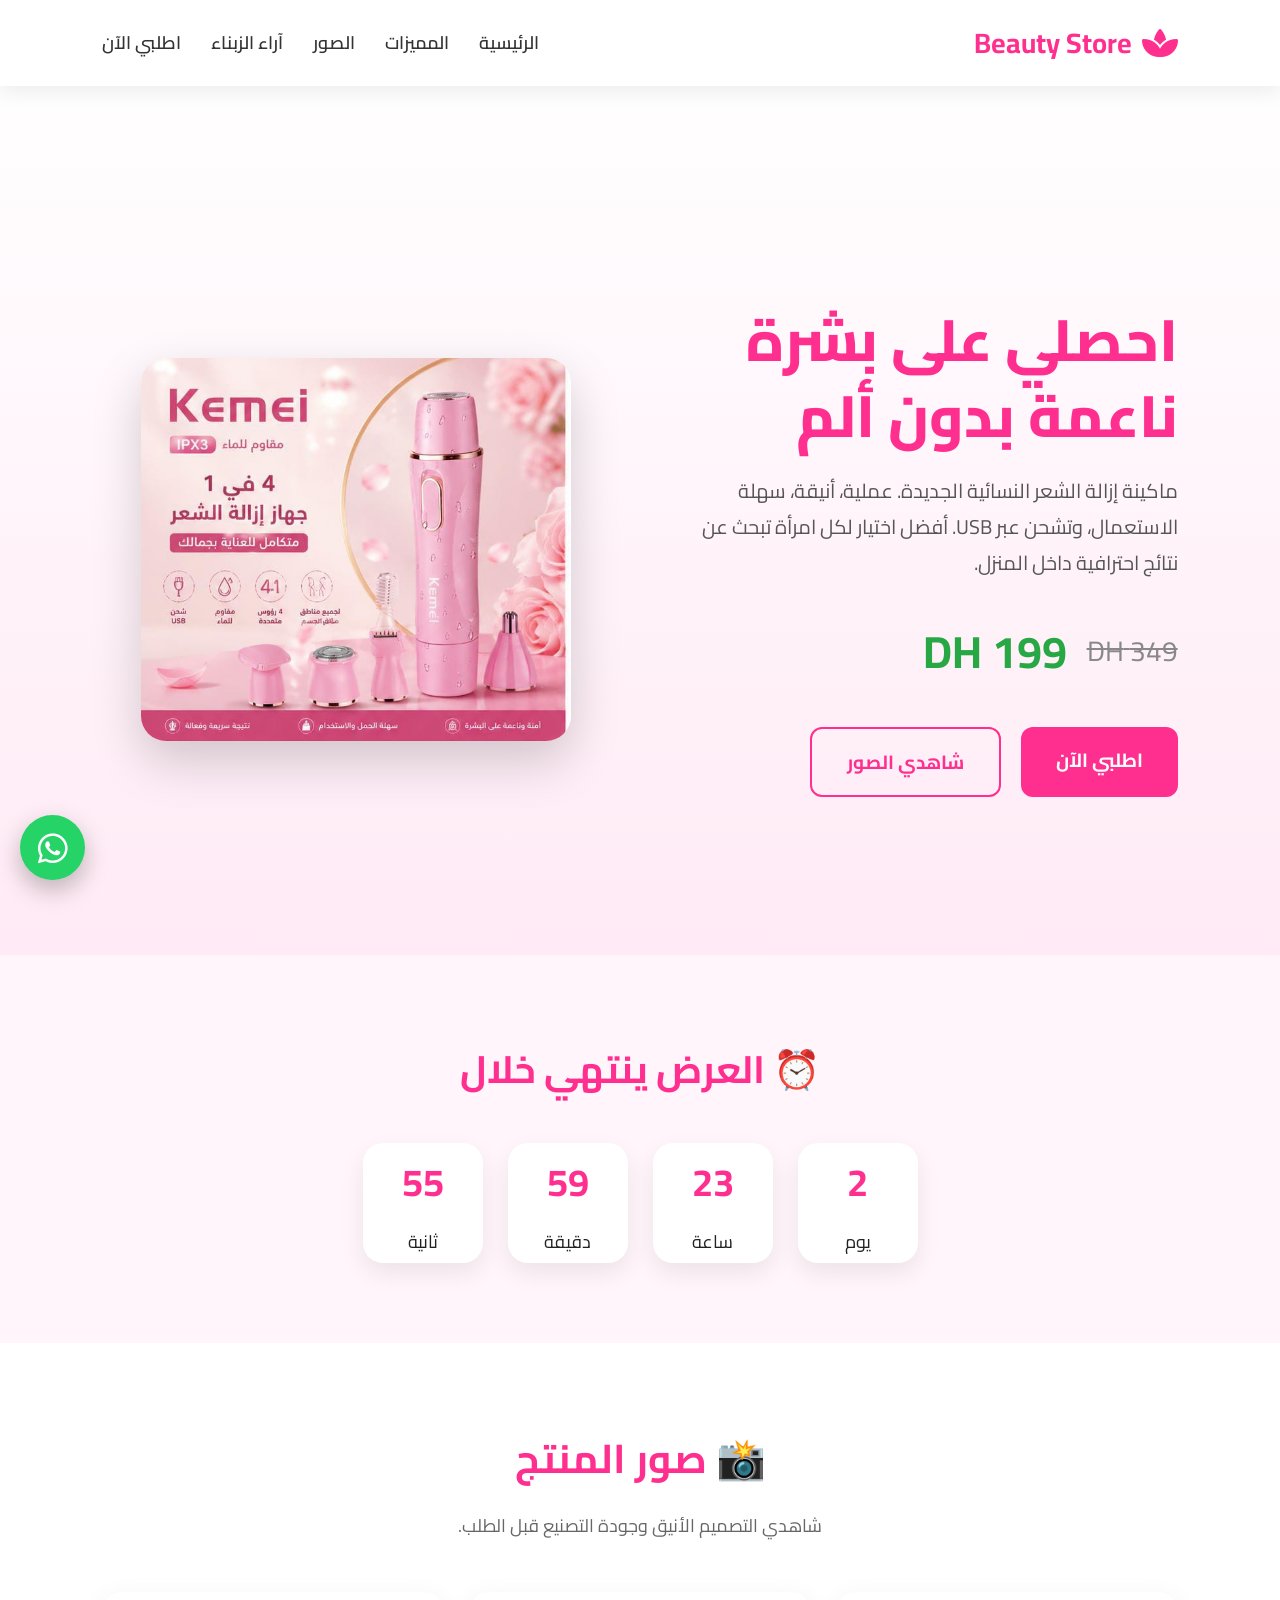
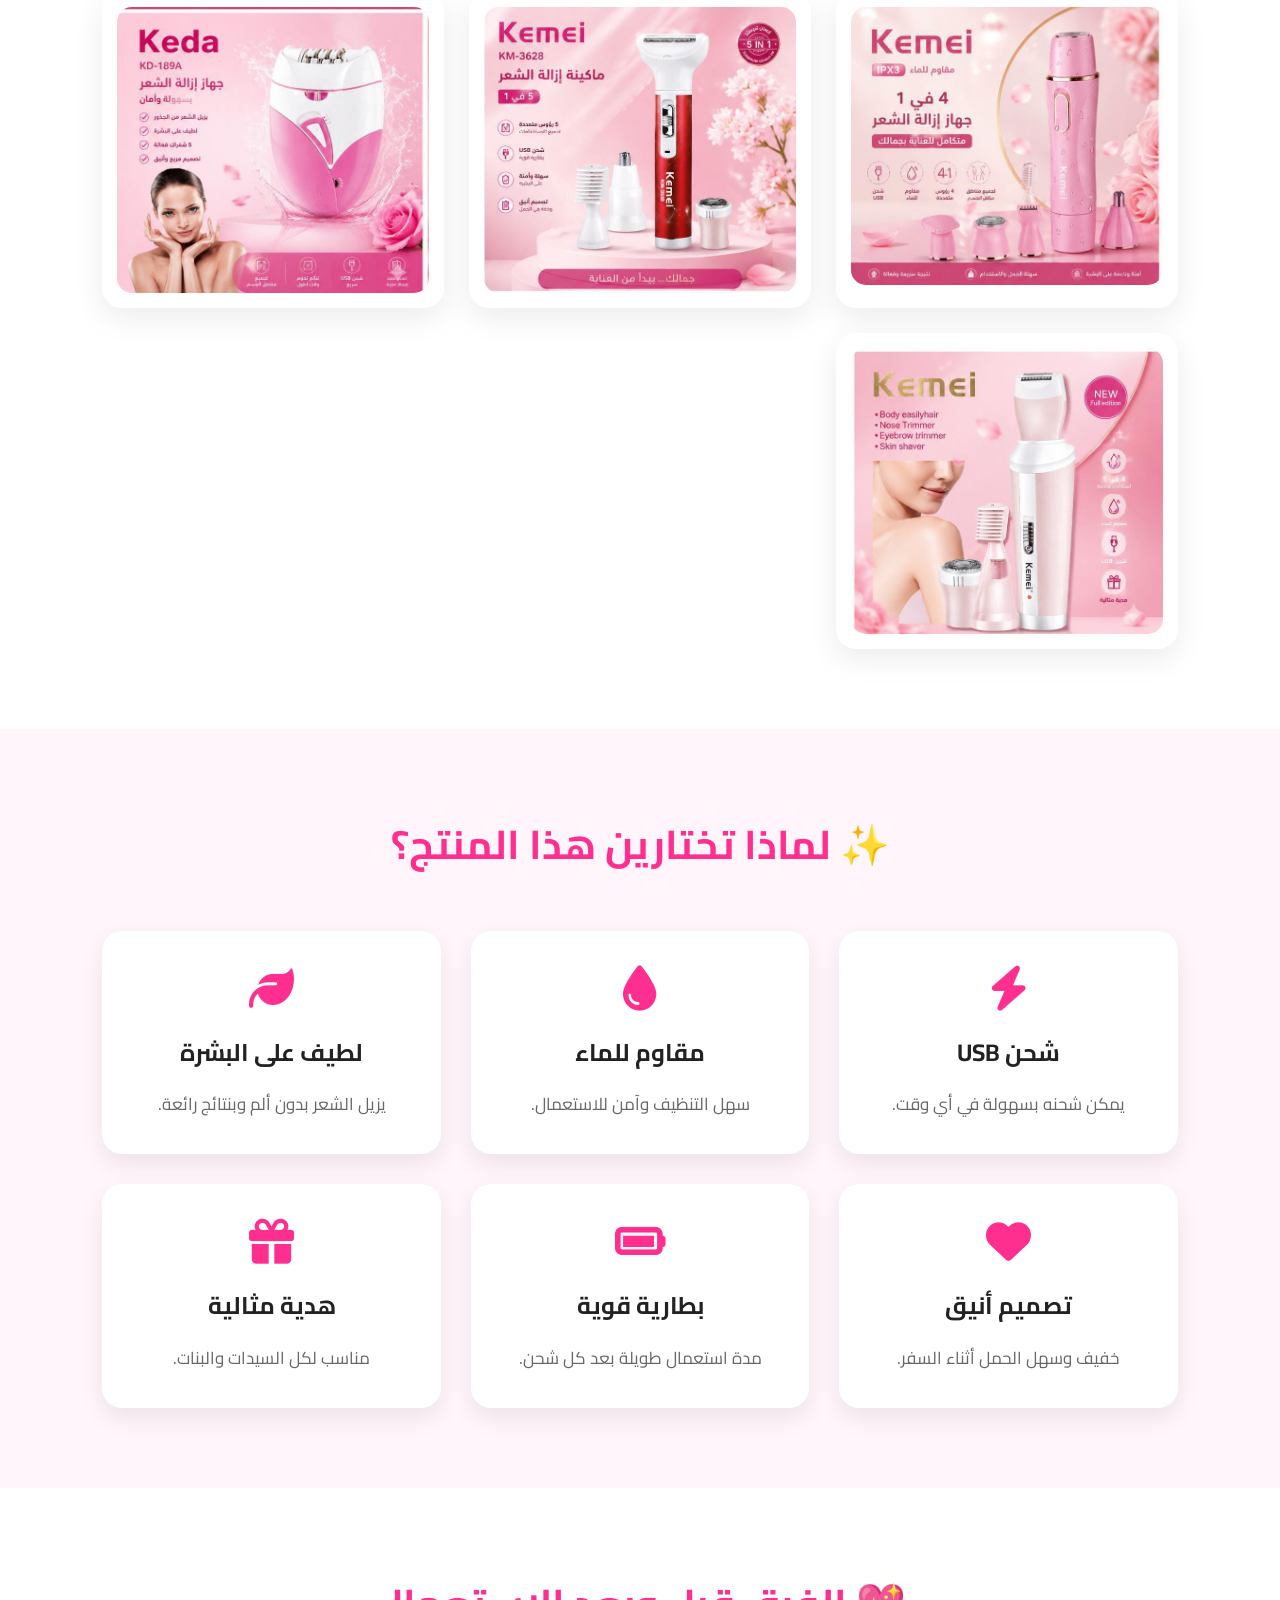
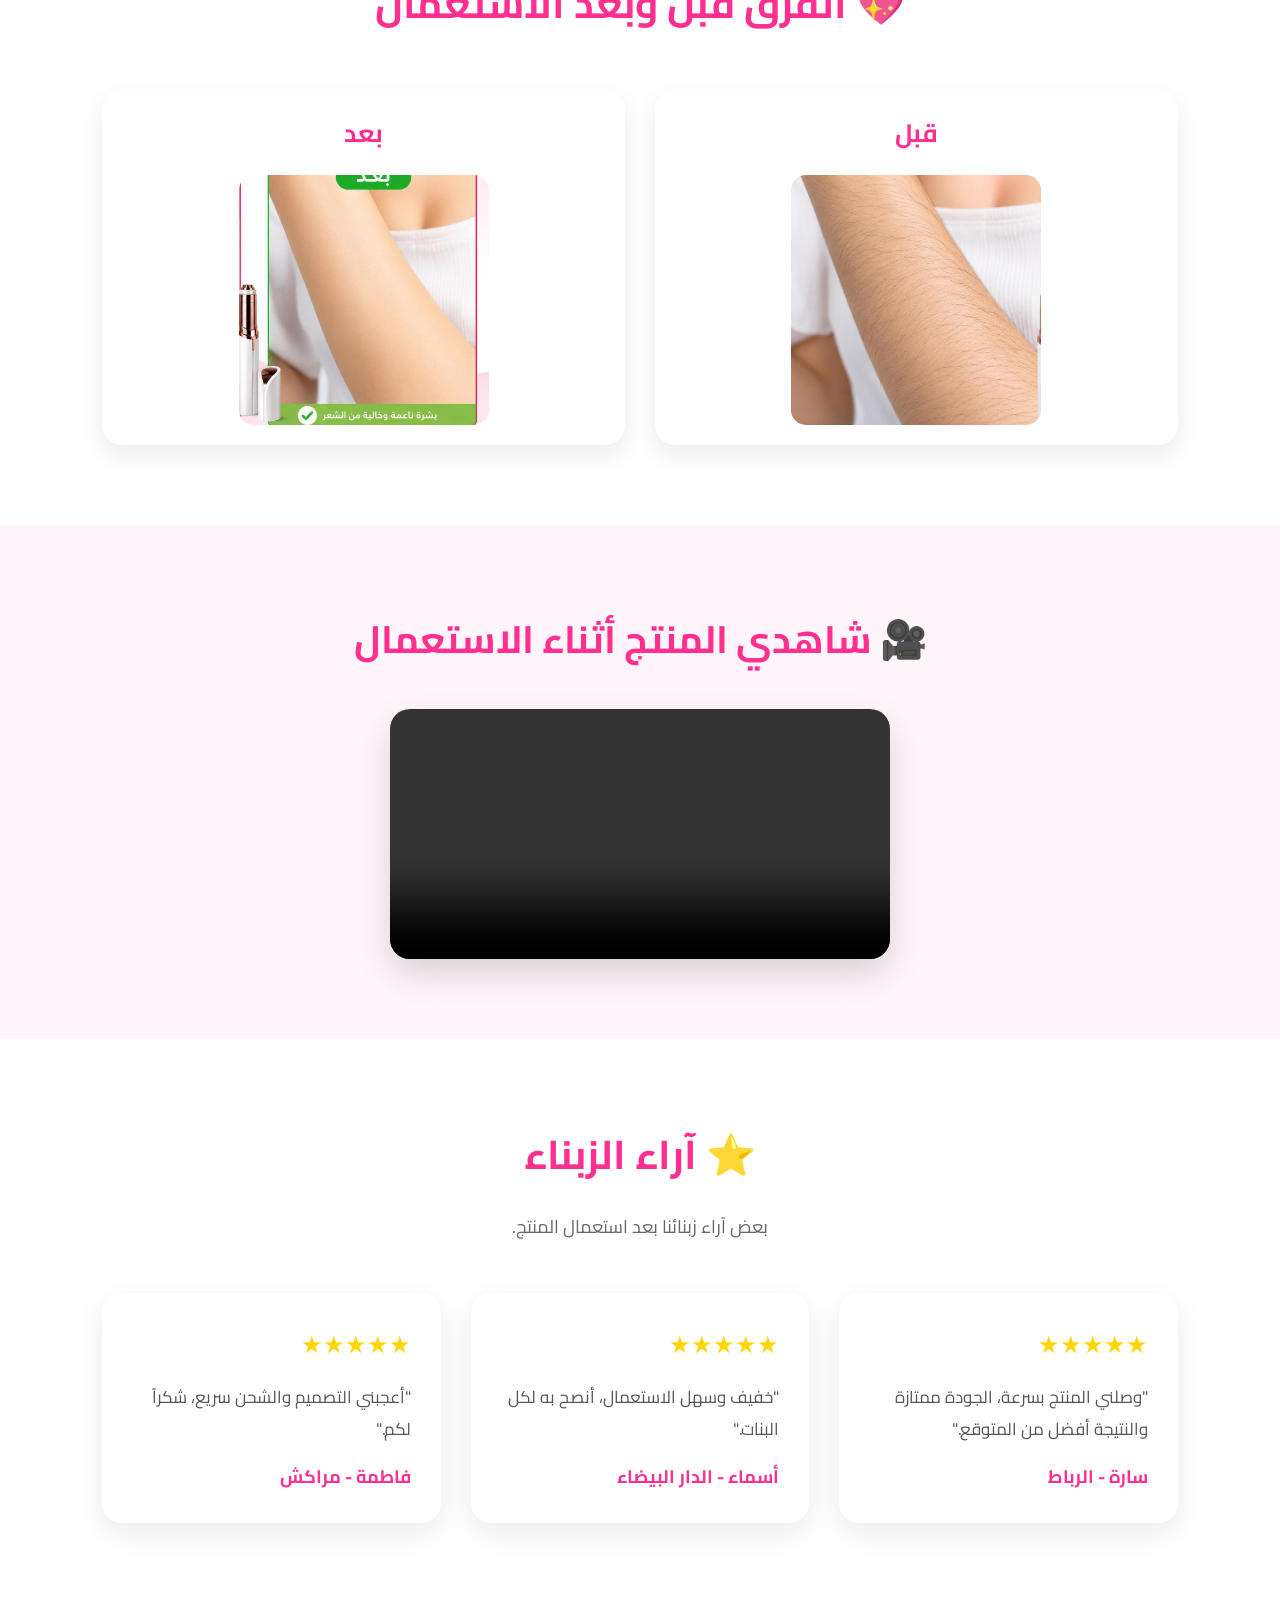
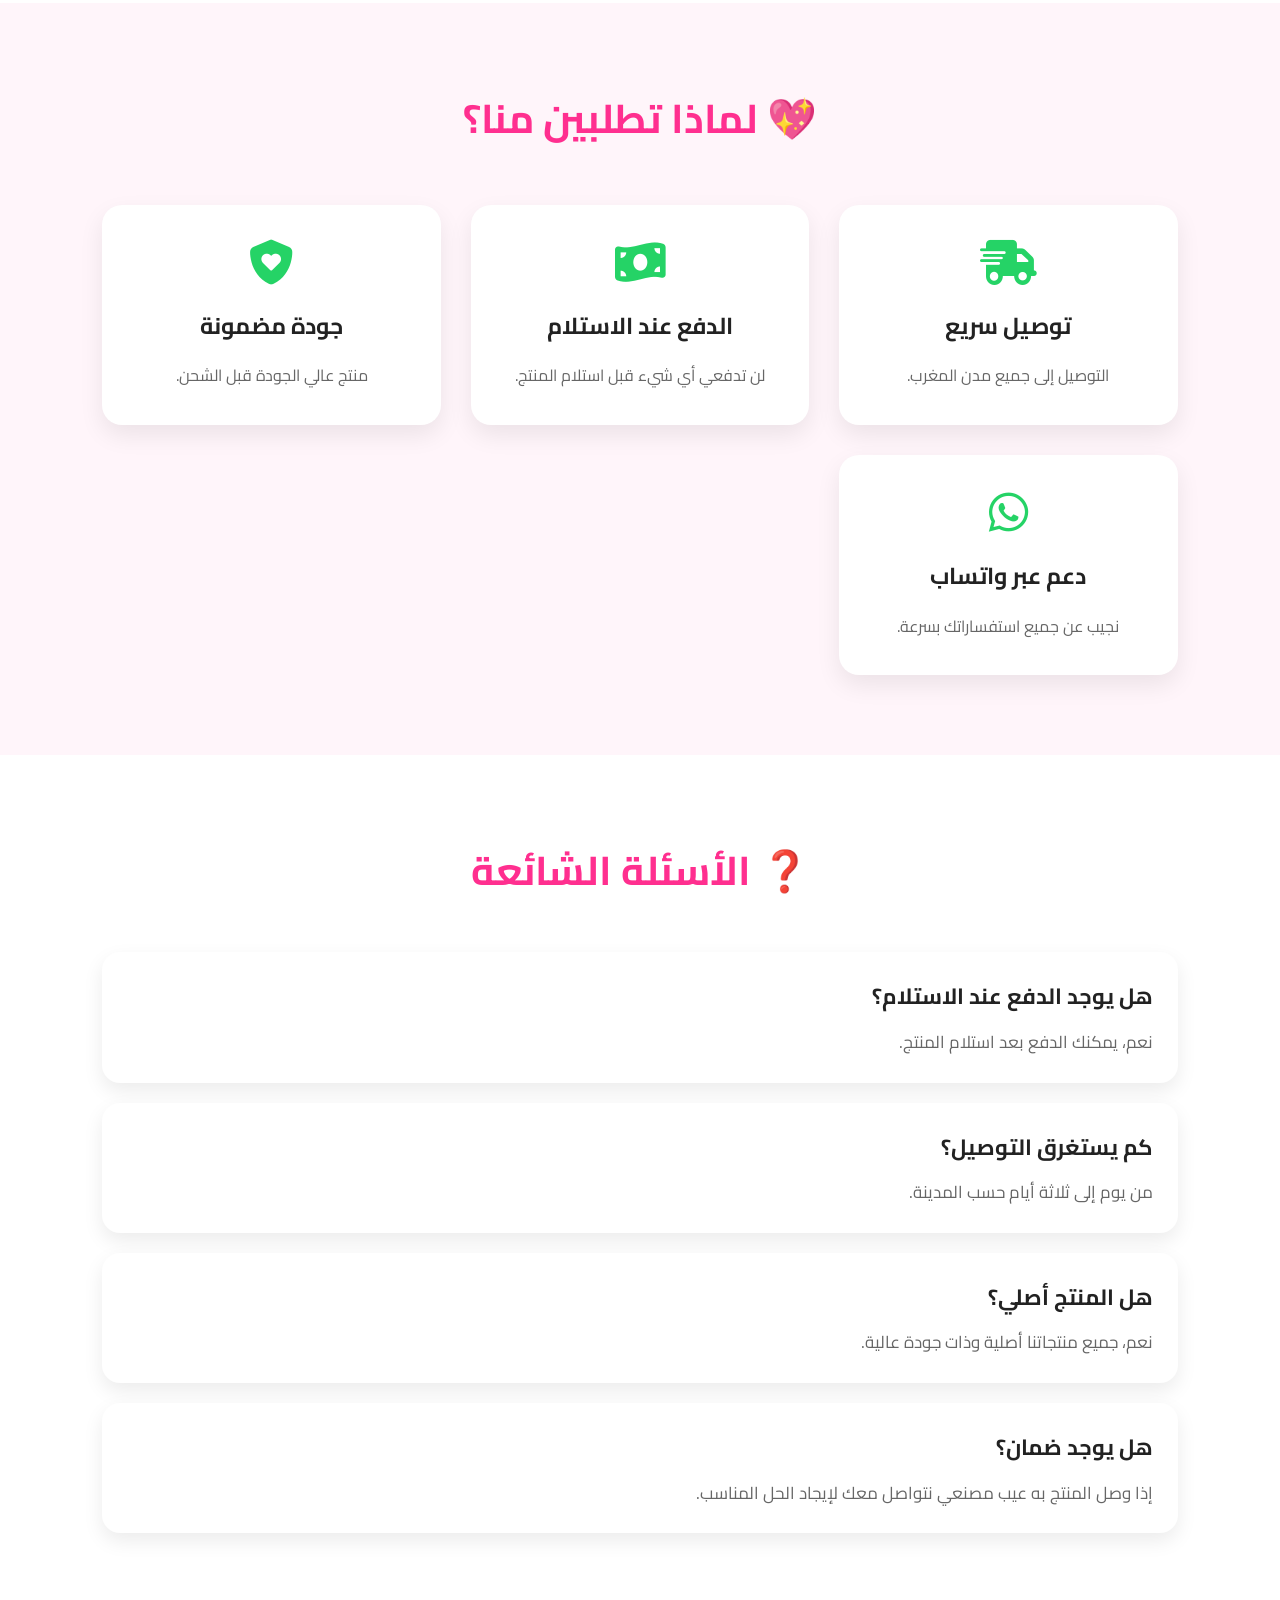
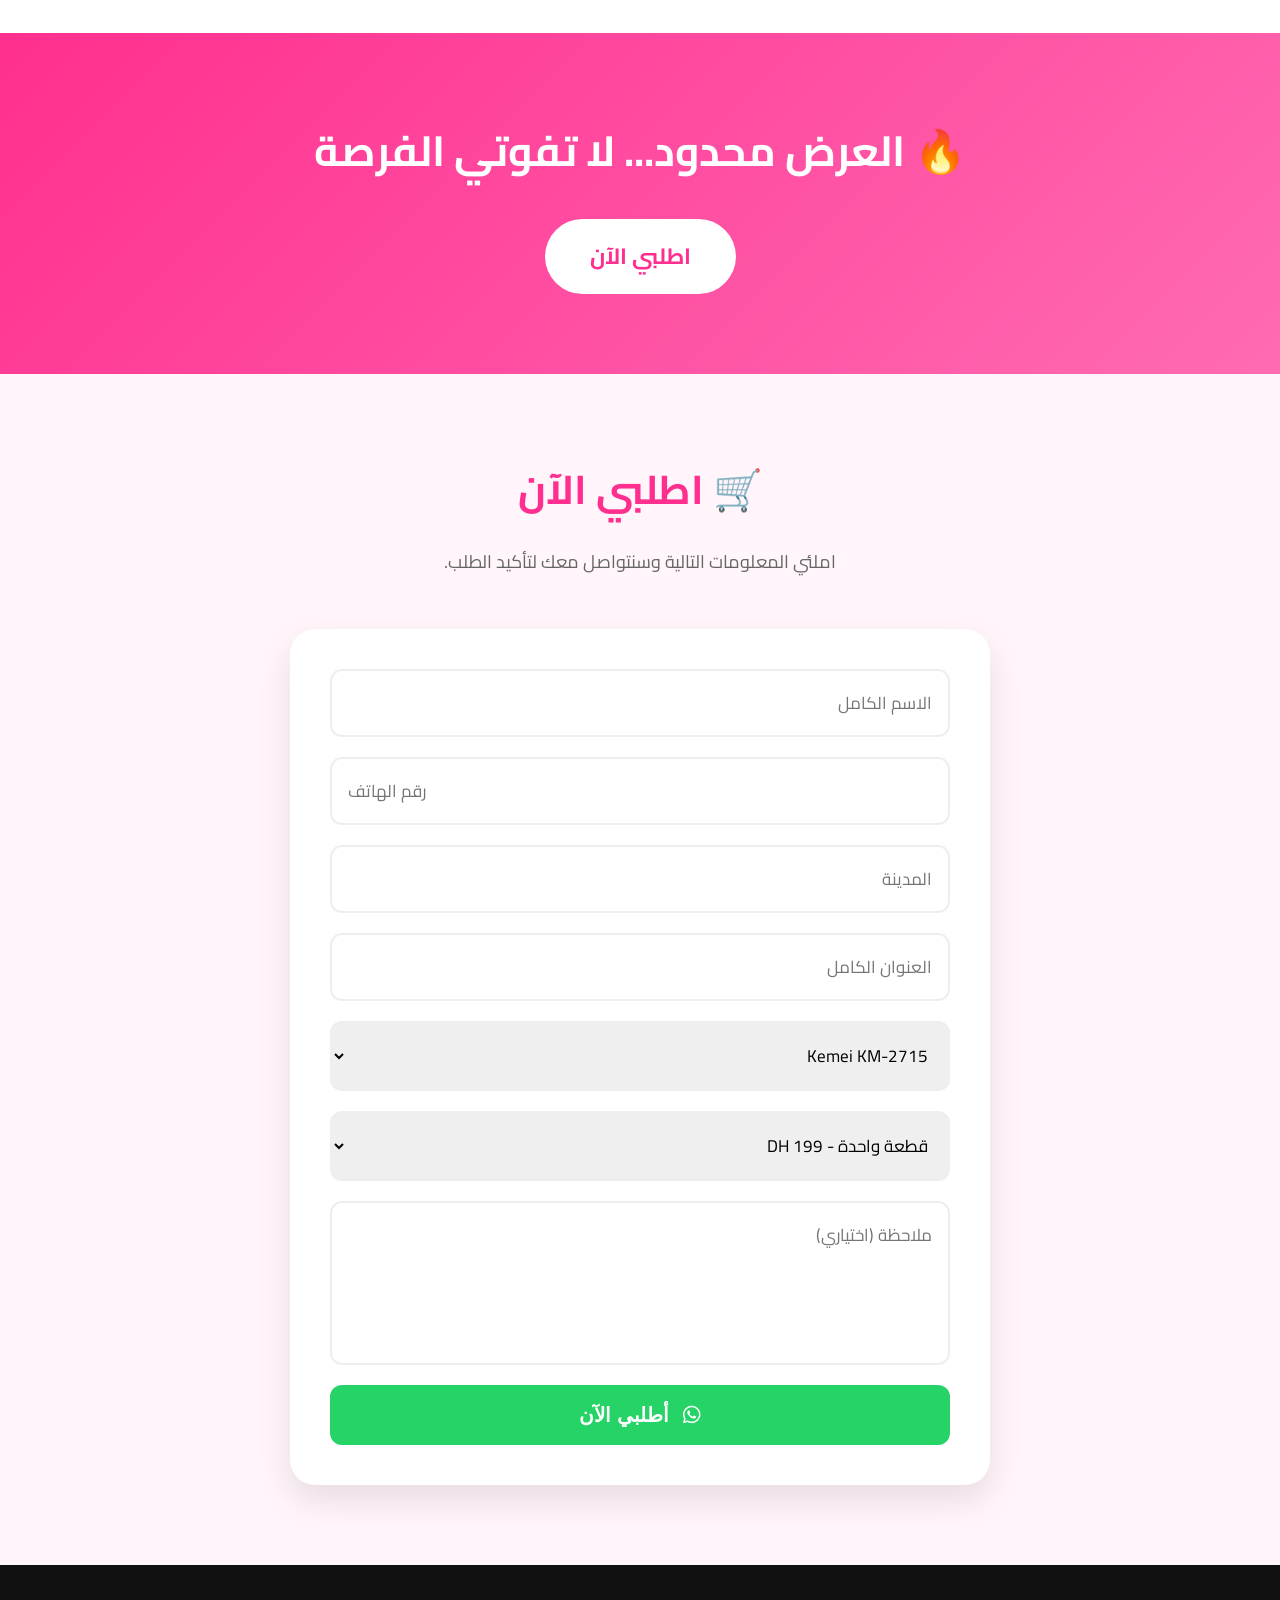
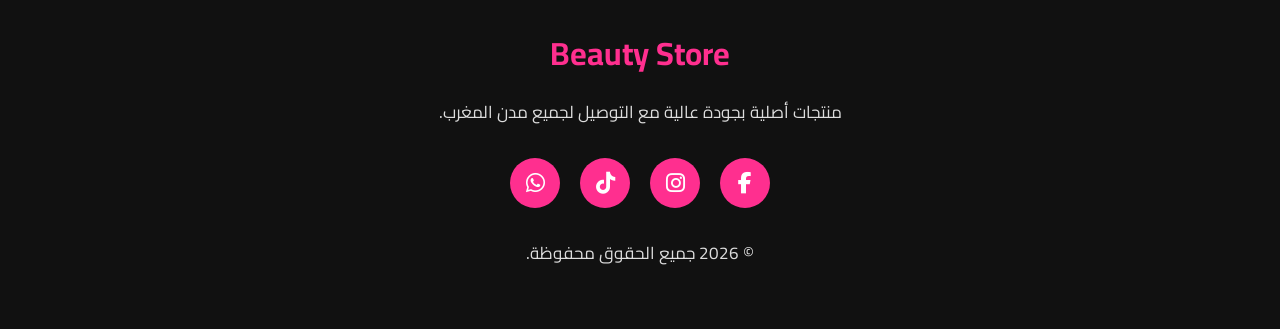
==== index.html @ febf61e0 "Add files via upload" ====
<!DOCTYPE html>
<html lang="ar" dir="rtl">

<head>

<meta charset="UTF-8">

<meta name="viewport" content="width=device-width, initial-scale=1.0">

<title>ماكينة إزالة الشعر النسائية</title>

<link rel="preconnect" href="https://fonts.googleapis.com">

<link rel="preconnect" href="https://fonts.gstatic.com" crossorigin>

<link href="https://fonts.googleapis.com/css2?family=Cairo:wght@300;400;600;700;800&display=swap" rel="stylesheet">

<link rel="stylesheet" href="https://cdnjs.cloudflare.com/ajax/libs/font-awesome/6.7.1/css/all.min.css">

<link rel="stylesheet" href="stylee.css">

</head>

<body>

<!-- شريط التخفيض -->

<div class="top-bar">

🔥 تخفيض خاص اليوم | التوصيل متوفر لجميع مدن المغرب 🇲🇦

</div>

<!-- Header -->

<header class="header">

<div class="logo">

<i class="fa-solid fa-spa"></i>

<span>Beauty Store</span>

</div>

<nav class="navbar">

<a href="#home">الرئيسية</a>

<a href="#features">المميزات</a>

<a href="#gallery">الصور</a>

<a href="#reviews">آراء الزبناء</a>

<a href="#order">اطلبي الآن</a>

</nav>

<div class="menu-btn">

<i class="fa-solid fa-bars"></i>

</div>

</header>

<!-- Hero -->

<section class="hero" id="home">

<div class="hero-text">

<h1>

احصلي على بشرة ناعمة بدون ألم

</h1>

<p>

ماكينة إزالة الشعر النسائية الجديدة.

عملية، أنيقة، سهلة الاستعمال، وتشحن عبر USB.

أفضل اختيار لكل امرأة تبحث عن نتائج احترافية داخل المنزل.

</p>

<div class="price-box">

<span class="old-price">

349 DH

</span>

<span class="new-price">

199 DH

</span>

</div>

<div class="hero-buttons">

<a href="#order" class="buy-btn">

اطلبي الآن

</a>

<a href="#gallery" class="more-btn">

شاهدي الصور

</a>

</div>

</div>

<div class="hero-image">

<img src="WhatsApp Image 2026-07-22 at 13.22.54.jpeg" alt="Product">

</div>

</section>

<!-- عداد العرض -->

<section class="offer">

<h2>

⏰ العرض ينتهي خلال

</h2>

<div class="countdown">

<div>

<span id="days">00</span>

<p>يوم</p>

</div>

<div>

<span id="hours">00</span>

<p>ساعة</p>

</div>

<div>

<span id="minutes">00</span>

<p>دقيقة</p>

</div>

<div>

<span id="seconds">00</span>

<p>ثانية</p>

</div>

</div>

</section>
<!-- ===========================
     معرض الصور
=========================== -->

<section id="gallery" class="gallery">

<h2>📸 صور المنتج</h2>

<p class="section-text">

شاهدي التصميم الأنيق وجودة التصنيع قبل الطلب.

</p>

<div class="gallery-grid">

<div class="gallery-card">
<img src="WhatsApp Image 2026-07-22 at 13.22.54.jpeg" alt="المنتج 1">
</div>

<div class="gallery-card">
<img src="WhatsApp Image 2026-07-22 at 13.23.09.jpeg" alt="المنتج 2">
</div>

<div class="gallery-card">
<img src="WhatsApp Image 2026-07-22 at 13.23.23.jpeg" alt="المنتج 3">
</div>

<div class="gallery-card">
<img src="WhatsApp Image 2026-07-22 at 13.23.36.jpeg" alt="المنتج 4">
</div>

</div>

</section>

<!-- ===========================
     المميزات
=========================== -->

<section id="features" class="features">

<h2>✨ لماذا تختارين هذا المنتج؟</h2>

<div class="features-container">

<div class="feature-box">

<i class="fa-solid fa-bolt"></i>

<h3>شحن USB</h3>

<p>

يمكن شحنه بسهولة في أي وقت.

</p>

</div>

<div class="feature-box">

<i class="fa-solid fa-droplet"></i>

<h3>مقاوم للماء</h3>

<p>

سهل التنظيف وآمن للاستعمال.

</p>

</div>

<div class="feature-box">

<i class="fa-solid fa-leaf"></i>

<h3>لطيف على البشرة</h3>

<p>

يزيل الشعر بدون ألم وبنتائج رائعة.

</p>

</div>

<div class="feature-box">

<i class="fa-solid fa-heart"></i>

<h3>تصميم أنيق</h3>

<p>

خفيف وسهل الحمل أثناء السفر.

</p>

</div>

<div class="feature-box">

<i class="fa-solid fa-battery-full"></i>

<h3>بطارية قوية</h3>

<p>

مدة استعمال طويلة بعد كل شحن.

</p>

</div>

<div class="feature-box">

<i class="fa-solid fa-gift"></i>

<h3>هدية مثالية</h3>

<p>

مناسب لكل السيدات والبنات.

</p>

</div>

</div>

</section>

<!-- ===========================
     قبل وبعد
=========================== -->

<section class="before-after">

<h2>💖 الفرق قبل وبعد الاستعمال</h2>

<div class="compare">

<div class="compare-box">

<h3>قبل</h3>

<img src="WhatsApp Image 2026-07-22 at 14.09.08.jpeg" alt="قبل">

</div>

<div class="compare-box">

<h3>بعد</h3>

<img src="WhatsApp Image 2026-07-22 at 14.10.20.jpeg" alt="بعد">

</div>

</div>

</section>

<!-- ===========================
     فيديو
=========================== -->

<section class="video-section">

<h2>🎥 شاهدي المنتج أثناء الاستعمال</h2>

<video controls width="100%">

<source src="WhatsApp Video 2026-07-22 at 14.33.04.mp4" type="video/mp4">

متصفحك لا يدعم الفيديو.

</video>

</section>
<!-- ===========================
     آراء الزبناء
=========================== -->

<section id="reviews" class="reviews">

<h2>⭐ آراء الزبناء</h2>

<p class="section-text">

بعض آراء زبنائنا بعد استعمال المنتج.

</p>

<div class="reviews-container">

<div class="review-card">

<div class="stars">
★★★★★
</div>

<p>

"وصلني المنتج بسرعة، الجودة ممتازة والنتيجة أفضل من المتوقع."

</p>

<h4>سارة - الرباط</h4>

</div>

<div class="review-card">

<div class="stars">
★★★★★
</div>

<p>

"خفيف وسهل الاستعمال، أنصح به لكل البنات."

</p>

<h4>أسماء - الدار البيضاء</h4>

</div>

<div class="review-card">

<div class="stars">
★★★★★
</div>

<p>

"أعجبني التصميم والشحن سريع، شكراً لكم."

</p>

<h4>فاطمة - مراكش</h4>

</div>

</div>

</section>

<!-- ===========================
     لماذا نحن؟
=========================== -->

<section class="why-us">

<h2>💖 لماذا تطلبين منا؟</h2>

<div class="why-container">

<div class="why-box">

<i class="fa-solid fa-truck-fast"></i>

<h3>توصيل سريع</h3>

<p>

التوصيل إلى جميع مدن المغرب.

</p>

</div>

<div class="why-box">

<i class="fa-solid fa-money-bill-wave"></i>

<h3>الدفع عند الاستلام</h3>

<p>

لن تدفعي أي شيء قبل استلام المنتج.

</p>

</div>

<div class="why-box">

<i class="fa-solid fa-shield-heart"></i>

<h3>جودة مضمونة</h3>

<p>

منتج عالي الجودة قبل الشحن.

</p>

</div>

<div class="why-box">

<i class="fa-brands fa-whatsapp"></i>

<h3>دعم عبر واتساب</h3>

<p>

نجيب عن جميع استفساراتك بسرعة.

</p>

</div>

</div>

</section>

<!-- ===========================
     الأسئلة الشائعة
=========================== -->

<section class="faq">

<h2>❓ الأسئلة الشائعة</h2>

<div class="faq-box">

<h3>هل يوجد الدفع عند الاستلام؟</h3>

<p>

نعم، يمكنك الدفع بعد استلام المنتج.

</p>

</div>

<div class="faq-box">

<h3>كم يستغرق التوصيل؟</h3>

<p>

من يوم إلى ثلاثة أيام حسب المدينة.

</p>

</div>

<div class="faq-box">

<h3>هل المنتج أصلي؟</h3>

<p>

نعم، جميع منتجاتنا أصلية وذات جودة عالية.

</p>

</div>

<div class="faq-box">

<h3>هل يوجد ضمان؟</h3>

<p>

إذا وصل المنتج به عيب مصنعي نتواصل معك لإيجاد الحل المناسب.

</p>

</div>

</section>

<!-- ===========================
     شريط الطلب
=========================== -->

<section class="cta">

<h2>

🔥 العرض محدود... لا تفوتي الفرصة

</h2>

<a href="#order" class="buy-btn">

اطلبي الآن

</a>

</section>
<!-- ===========================
     قسم الطلب
=========================== -->

<section id="order" class="order">

<h2>🛒 اطلبي الآن</h2>

<p class="section-text">

املئي المعلومات التالية وسنتواصل معك لتأكيد الطلب.

</p>

<div class="order-container">

<form id="orderForm">

<input
type="text"
id="name"
placeholder="الاسم الكامل"
required>

<input
type="tel"
id="phone"
placeholder="رقم الهاتف"
required>

<input
type="text"
id="city"
placeholder="المدينة"
required>

<input
type="text"
id="address"
placeholder="العنوان الكامل"
required>

<select id="product">

<option value="Kemei KM-2715">
Kemei KM-2715
</option>

<option value="Kemei KM-3628">
Kemei KM-3628
</option>

<option value="Keda KD-189A">
Keda KD-189A
</option>

<option value="Kemei KM-3024">
Kemei KM-3024
</option>

</select>

<select id="quantity">

<option value="1">
قطعة واحدة - 199 DH
</option>

<option value="2">
قطعتان - 349 DH
</option>

</select>

<textarea
id="note"
placeholder="ملاحظة (اختياري)"
rows="4">
</textarea>

<button
type="button"
onclick="sendWhatsApp()">

<i class="fa-brands fa-whatsapp"></i>

أطلبي الآن

</button>

</form>

</div>

</section>

<!-- زر واتساب عائم -->

<a
href="https://wa.me/2126XXXXXXXX"
class="floating-whatsapp"
target="_blank">

<i class="fa-brands fa-whatsapp"></i>

</a>

<!-- Footer -->

<footer>

<div class="footer-content">

<h3>Beauty Store</h3>

<p>

منتجات أصلية بجودة عالية مع التوصيل لجميع مدن المغرب.

</p>

<div class="social">

<a href="#">
<i class="fa-brands fa-facebook-f"></i>
</a>

<a href="#">
<i class="fa-brands fa-instagram"></i>
</a>

<a href="#">
<i class="fa-brands fa-tiktok"></i>
</a>

<a href="#">
<i class="fa-brands fa-whatsapp"></i>
</a>

</div>

<p class="copy">

© 2026 جميع الحقوق محفوظة.

</p>

</div>

</footer>

<script src="scriptt.js"></script>

</body>

</html>
---- stylee.css ----
/*=========================
RESET
=========================*/

*{
margin:0;
padding:0;
box-sizing:border-box;
scroll-behavior:smooth;
}

body{
font-family:'Cairo',sans-serif;
background:#fff;
color:#222;
overflow-x:hidden;
line-height:1.8;
}

img{
max-width:100%;
display:block;
}

a{
text-decoration:none;
}

ul{
list-style:none;
}

section{
padding:80px 8%;
}

/*=========================
TOP BAR
=========================*/

.top-bar{
background:#ff2f8f;
color:#fff;
text-align:center;
padding:12px;
font-size:17px;
font-weight:700;
animation:blink 2s infinite;
}

@keyframes blink{

0%{
opacity:1;
}

50%{
opacity:.7;
}

100%{
opacity:1;
}

}

/*=========================
HEADER
=========================*/

.header{

position:fixed;

top:0;

left:0;

width:100%;

background:#fff;

display:flex;

justify-content:space-between;

align-items:center;

padding:18px 8%;

box-shadow:0 5px 20px rgba(0,0,0,.08);

z-index:999;

}

.logo{

display:flex;

align-items:center;

gap:10px;

font-size:28px;

font-weight:bold;

color:#ff2f8f;

}

.logo i{

font-size:32px;

}

.navbar{

display:flex;

gap:30px;

}

.navbar a{

color:#333;

font-weight:600;

font-size:18px;

transition:.3s;

}

.navbar a:hover{

color:#ff2f8f;

}

.menu-btn{

display:none;

font-size:30px;

cursor:pointer;

color:#ff2f8f;

}

/*=========================
HERO
=========================*/

.hero{

display:flex;

align-items:center;

justify-content:space-between;

gap:60px;

padding-top:170px;

min-height:100vh;

background:linear-gradient(to bottom,#fff,#ffeaf5);

}

.hero-text{

flex:1;

}

.hero-text h1{

font-size:58px;

color:#ff2f8f;

margin-bottom:20px;

font-weight:800;

line-height:1.3;

}

.hero-text p{

font-size:20px;

color:#555;

margin-bottom:30px;

}

.price-box{

display:flex;

align-items:center;

gap:20px;

margin-bottom:35px;

}

.old-price{

text-decoration:line-through;

font-size:28px;

color:#888;

}

.new-price{

font-size:45px;

font-weight:bold;

color:#28a745;

}

.hero-buttons{

display:flex;

gap:20px;

flex-wrap:wrap;

}

.buy-btn{

background:#ff2f8f;

color:#fff;

padding:16px 35px;

border-radius:12px;

font-size:19px;

font-weight:bold;

transition:.3s;

}

.buy-btn:hover{

background:#e50073;

transform:translateY(-3px);

}

.more-btn{

border:2px solid #ff2f8f;

color:#ff2f8f;

padding:16px 35px;

border-radius:12px;

font-size:19px;

font-weight:bold;

transition:.3s;

}

.more-btn:hover{

background:#ff2f8f;

color:#fff;

}

.hero-image{

flex:1;

display:flex;

justify-content:center;

}

.hero-image img{

width:430px;

border-radius:25px;

box-shadow:0 20px 50px rgba(0,0,0,.18);

animation:float 3s ease-in-out infinite;

}

@keyframes float{

0%{
transform:translateY(0);
}

50%{
transform:translateY(-15px);
}

100%{
transform:translateY(0);
}

}
/*=========================
COUNTDOWN
=========================*/

.offer{
background:#fff5fa;
text-align:center;
}

.offer h2{
font-size:38px;
color:#ff2f8f;
margin-bottom:40px;
}

.countdown{
display:flex;
justify-content:center;
gap:25px;
flex-wrap:wrap;
}

.countdown div{
width:120px;
height:120px;
background:#fff;
border-radius:20px;
display:flex;
flex-direction:column;
justify-content:center;
align-items:center;
box-shadow:0 10px 25px rgba(0,0,0,.08);
transition:.3s;
}

.countdown div:hover{
transform:translateY(-8px);
}

.countdown span{
font-size:38px;
font-weight:bold;
color:#ff2f8f;
}

.countdown p{
font-size:18px;
margin-top:10px;
}

/*=========================
SECTION TITLE
=========================*/

.section-text{
max-width:700px;
margin:15px auto 50px;
text-align:center;
font-size:18px;
color:#666;
}

/*=========================
GALLERY
=========================*/

.gallery{
background:#fff;
}

.gallery h2{
text-align:center;
font-size:40px;
margin-bottom:15px;
color:#ff2f8f;
}

.gallery-grid{
display:grid;
grid-template-columns:repeat(auto-fit,minmax(260px,1fr));
gap:25px;
}

.gallery-card{
background:#fff;
padding:15px;
border-radius:20px;
overflow:hidden;
box-shadow:0 10px 30px rgba(0,0,0,.08);
transition:.4s;
cursor:pointer;
}

.gallery-card:hover{
transform:translateY(-10px);
box-shadow:0 20px 40px rgba(0,0,0,.15);
}

.gallery-card img{
width:100%;
border-radius:15px;
transition:.4s;
}

.gallery-card:hover img{
transform:scale(1.08);
}

/*=========================
FEATURES
=========================*/

.features{
background:#fff5fa;
}

.features h2{
text-align:center;
font-size:40px;
margin-bottom:50px;
color:#ff2f8f;
}

.features-container{
display:grid;
grid-template-columns:repeat(auto-fit,minmax(250px,1fr));
gap:30px;
}

.feature-box{
background:#fff;
padding:35px 25px;
text-align:center;
border-radius:20px;
box-shadow:0 10px 25px rgba(0,0,0,.08);
transition:.4s;
}

.feature-box:hover{
transform:translateY(-10px);
}

.feature-box i{
font-size:45px;
color:#ff2f8f;
margin-bottom:20px;
}

.feature-box h3{
font-size:24px;
margin-bottom:15px;
}

.feature-box p{
font-size:17px;
color:#666;
line-height:1.8;
}

/*=========================
BEFORE AFTER
=========================*/

.before-after{
background:#fff;
}

.before-after h2{
text-align:center;
font-size:40px;
margin-bottom:50px;
color:#ff2f8f;
}

.compare{
display:grid;
grid-template-columns:repeat(auto-fit,minmax(280px,1fr));
gap:30px;
}

.compare-box{
background:#fff;
padding:20px;
border-radius:20px;
box-shadow:0 10px 25px rgba(0,0,0,.08);
text-align:center;
}

.compare-box h3{
margin-bottom:20px;
font-size:25px;
color:#ff2f8f;
}

.compare-box img{
border-radius:15px;
width:250px;
height: 250px;
object-fit: cover;
margin: auto;

}

/*=========================
VIDEO
=========================*/

.video-section{
background:#fff5fa;
text-align:center;
}

.video-section h2{
font-size:38px;
color:#ff2f8f;
margin-bottom:35px;
}

.video-section video{
width:100%;
max-width:500px;
margin: auto;
display: block;
border-radius:20px;
box-shadow:0 15px 35px rgba(0,0,0,.15);
}
/*=========================
REVIEWS
=========================*/

.reviews{
background:#ffffff;
}

.reviews h2{
text-align:center;
font-size:40px;
color:#ff2f8f;
margin-bottom:20px;
}

.reviews-container{
display:grid;
grid-template-columns:repeat(auto-fit,minmax(300px,1fr));
gap:30px;
margin-top:40px;
}

.review-card{
background:#fff;
padding:30px;
border-radius:20px;
box-shadow:0 10px 30px rgba(0,0,0,.08);
transition:.4s;
}

.review-card:hover{
transform:translateY(-10px);
}

.stars{
color:#FFD700;
font-size:24px;
margin-bottom:15px;
}

.review-card p{
font-size:17px;
color:#555;
line-height:1.9;
margin-bottom:15px;
}

.review-card h4{
color:#ff2f8f;
font-size:18px;
}

/*=========================
WHY US
=========================*/

.why-us{
background:#fff5fa;
}

.why-us h2{
text-align:center;
font-size:40px;
margin-bottom:50px;
color:#ff2f8f;
}

.why-container{
display:grid;
grid-template-columns:repeat(auto-fit,minmax(250px,1fr));
gap:30px;
}

.why-box{
background:#fff;
padding:35px 25px;
text-align:center;
border-radius:20px;
box-shadow:0 10px 25px rgba(0,0,0,.08);
transition:.4s;
}

.why-box:hover{
transform:translateY(-10px);
}

.why-box i{
font-size:45px;
color:#25D366;
margin-bottom:20px;
}

.why-box h3{
font-size:23px;
margin-bottom:15px;
}

.why-box p{
color:#666;
line-height:1.8;
}

/*=========================
FAQ
=========================*/

.faq{
background:#fff;
}

.faq h2{
text-align:center;
font-size:40px;
color:#ff2f8f;
margin-bottom:45px;
}

.faq-box{
background:#fff;
padding:25px;
border-radius:18px;
margin-bottom:20px;
box-shadow:0 8px 20px rgba(0,0,0,.08);
transition:.3s;
}

.faq-box:hover{
transform:translateX(-5px);
}

.faq-box h3{
font-size:22px;
margin-bottom:10px;
color:#222;
}

.faq-box p{
font-size:17px;
color:#666;
line-height:1.8;
}

/*=========================
CTA
=========================*/

.cta{
background:linear-gradient(135deg,#ff2f8f,#ff6bb3);
text-align:center;
padding:80px 20px;
color:#fff;
}

.cta h2{
font-size:42px;
margin-bottom:30px;
}

.cta .buy-btn{
display:inline-block;
background:#fff;
color:#ff2f8f;
padding:18px 45px;
border-radius:50px;
font-size:22px;
font-weight:bold;
transition:.3s;
}

.cta .buy-btn:hover{
background:#25D366;
color:#fff;
transform:scale(1.05);
}
/*=========================
ORDER SECTION
=========================*/

.order{
background:#fff5fa;
}

.order h2{
text-align:center;
font-size:40px;
color:#ff2f8f;
margin-bottom:20px;
}

.order-container{
max-width:700px;
margin:auto;
background:#fff;
padding:40px;
border-radius:25px;
box-shadow:0 15px 35px rgba(0,0,0,.1);
}

.order form{
display:flex;
flex-direction:column;
gap:20px;
}

.order input,
.order select,
.order textarea{

width:100%;
padding:16px;
border:2px solid #eee;
border-radius:12px;
font-size:17px;
font-family:'Cairo',sans-serif;
transition:.3s;
outline:none;

}

.order input:focus,
.order select:focus,
.order textarea:focus{

border-color:#ff2f8f;

}

.order textarea{

resize:none;

}

.order button{

background:#25D366;
color:#fff;
border:none;
padding:18px;
font-size:20px;
font-weight:bold;
border-radius:12px;
cursor:pointer;
transition:.3s;

}

.order button:hover{

background:#1eb85a;
transform:translateY(-3px);

}

.order button i{

margin-left:8px;

}

/*=========================
FLOATING WHATSAPP
=========================*/

.floating-whatsapp{

position:fixed;
bottom:20px;
left:20px;
width:65px;
height:65px;
background:#25D366;
border-radius:50%;
display:flex;
justify-content:center;
align-items:center;
color:#fff;
font-size:34px;
box-shadow:0 10px 25px rgba(0,0,0,.25);
z-index:9999;
transition:.3s;

}

.floating-whatsapp:hover{

transform:scale(1.1);

}

/*=========================
FOOTER
=========================*/

footer{

background:#111;
color:#fff;
padding:60px 20px;
text-align:center;

}

.footer-content h3{

font-size:32px;
margin-bottom:15px;
color:#ff2f8f;

}

.footer-content p{

font-size:17px;
color:#ddd;
line-height:1.8;

}

.social{

margin:30px 0;
display:flex;
justify-content:center;
gap:20px;

}

.social a{

width:50px;
height:50px;
background:#ff2f8f;
border-radius:50%;
display:flex;
justify-content:center;
align-items:center;
color:#fff;
font-size:22px;
transition:.3s;

}

.social a:hover{

background:#25D366;
transform:translateY(-5px);

}

.copy{

margin-top:20px;
font-size:15px;
color:#aaa;

}

/*=========================
RESPONSIVE
=========================*/

@media(max-width:992px){

.hero{

flex-direction:column-reverse;
text-align:center;
padding-top:150px;

}

.hero-image img{

width:320px;

}

.navbar{

display:none;

}

.menu-btn{

display:block;

}

.gallery-grid,
.features-container,
.reviews-container,
.why-container,
.compare{

grid-template-columns:1fr 1fr;

}

}

@media(max-width:768px){

section{

padding:60px 20px;

}

.hero-text h1{

font-size:34px;

}

.hero-text p{

font-size:17px;

}

.price-box{

justify-content:center;

}

.hero-buttons{

justify-content:center;

}

.gallery-grid,
.features-container,
.reviews-container,
.why-container,
.compare{

grid-template-columns:1fr;

}

.countdown{

gap:15px;

}

.countdown div{

width:90px;
height:90px;

}

.order-container{

padding:25px;
max-width: 500px;
margin: auto;

}

}

@media(max-width:480px){

.hero-text h1{

font-size:28px;

}

.hero-image img{

width:250px;

}

.top-bar{

font-size:14px;

}

.buy-btn,
.more-btn{

width:100%;
text-align:center;

}

.order button{

font-size:17px;
padding: 14px;
width: 100%;


}

.footer-content h3{

font-size:25px;

}

}
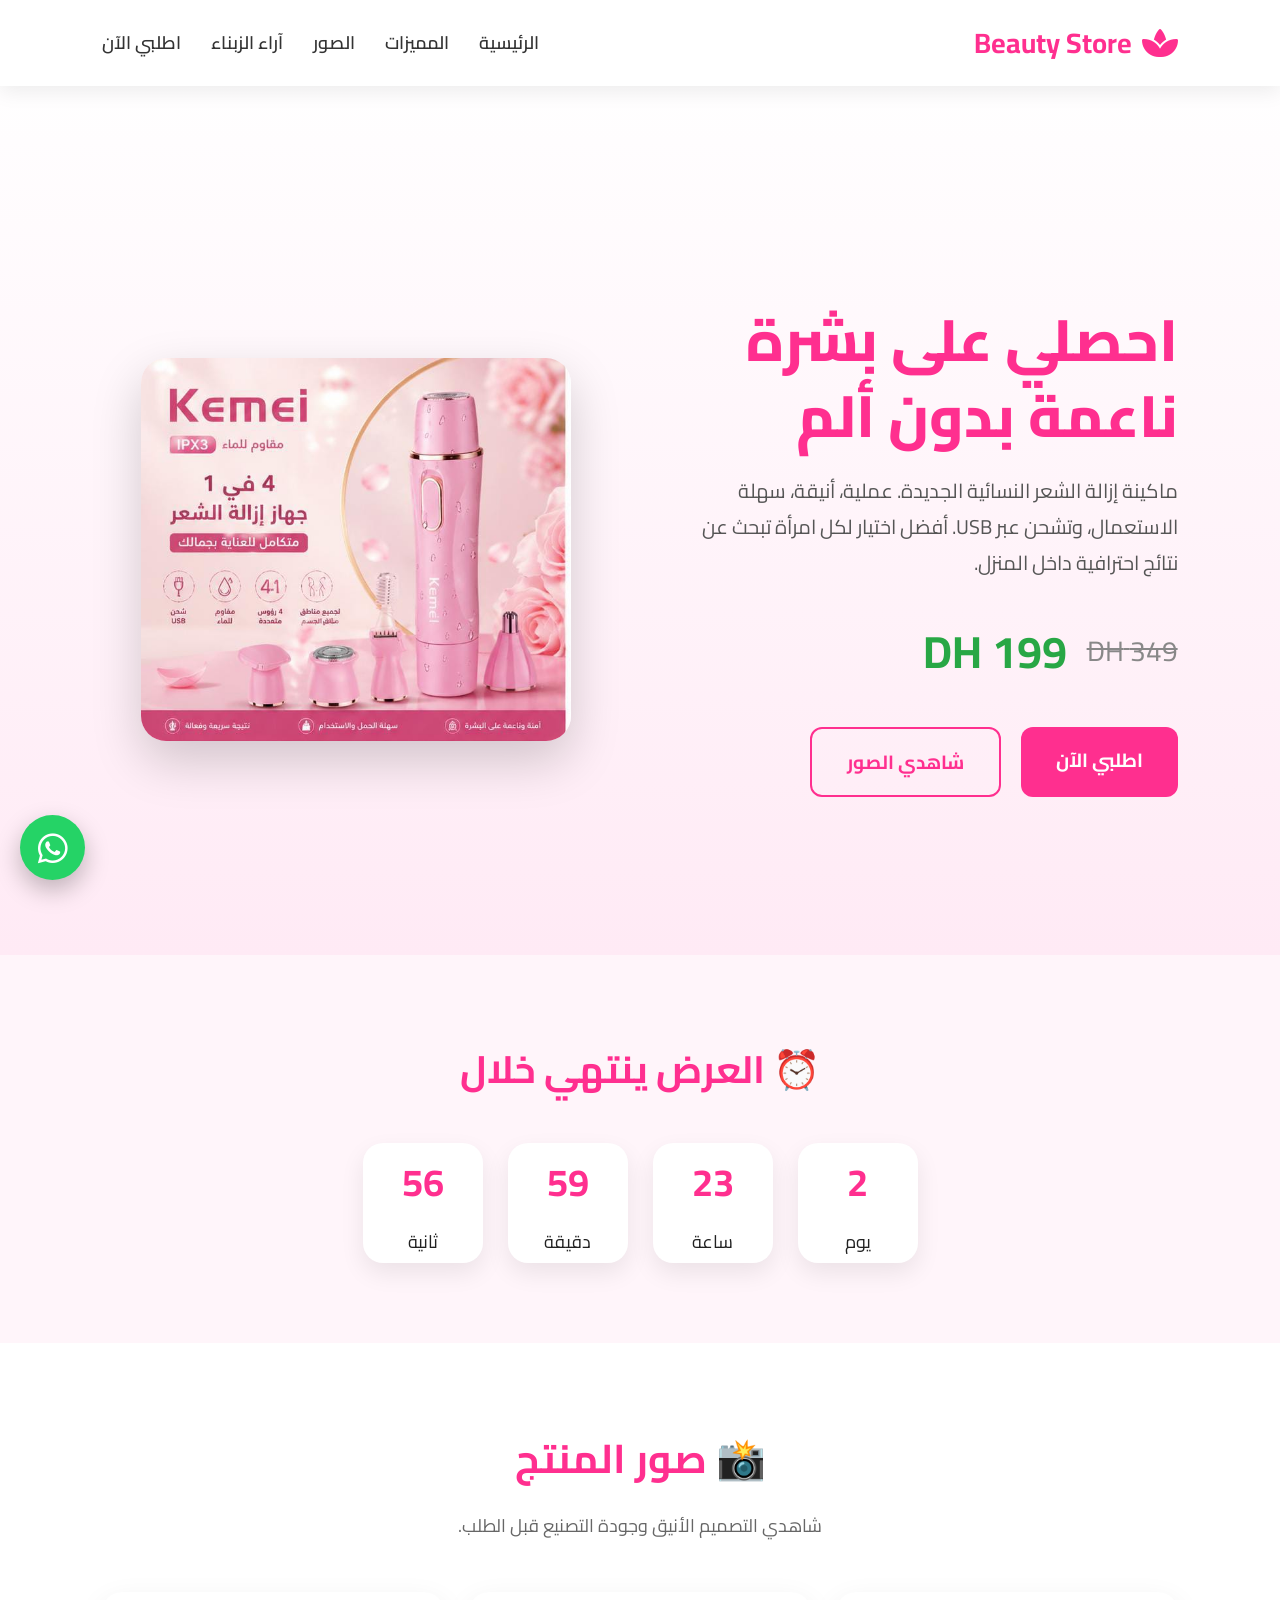
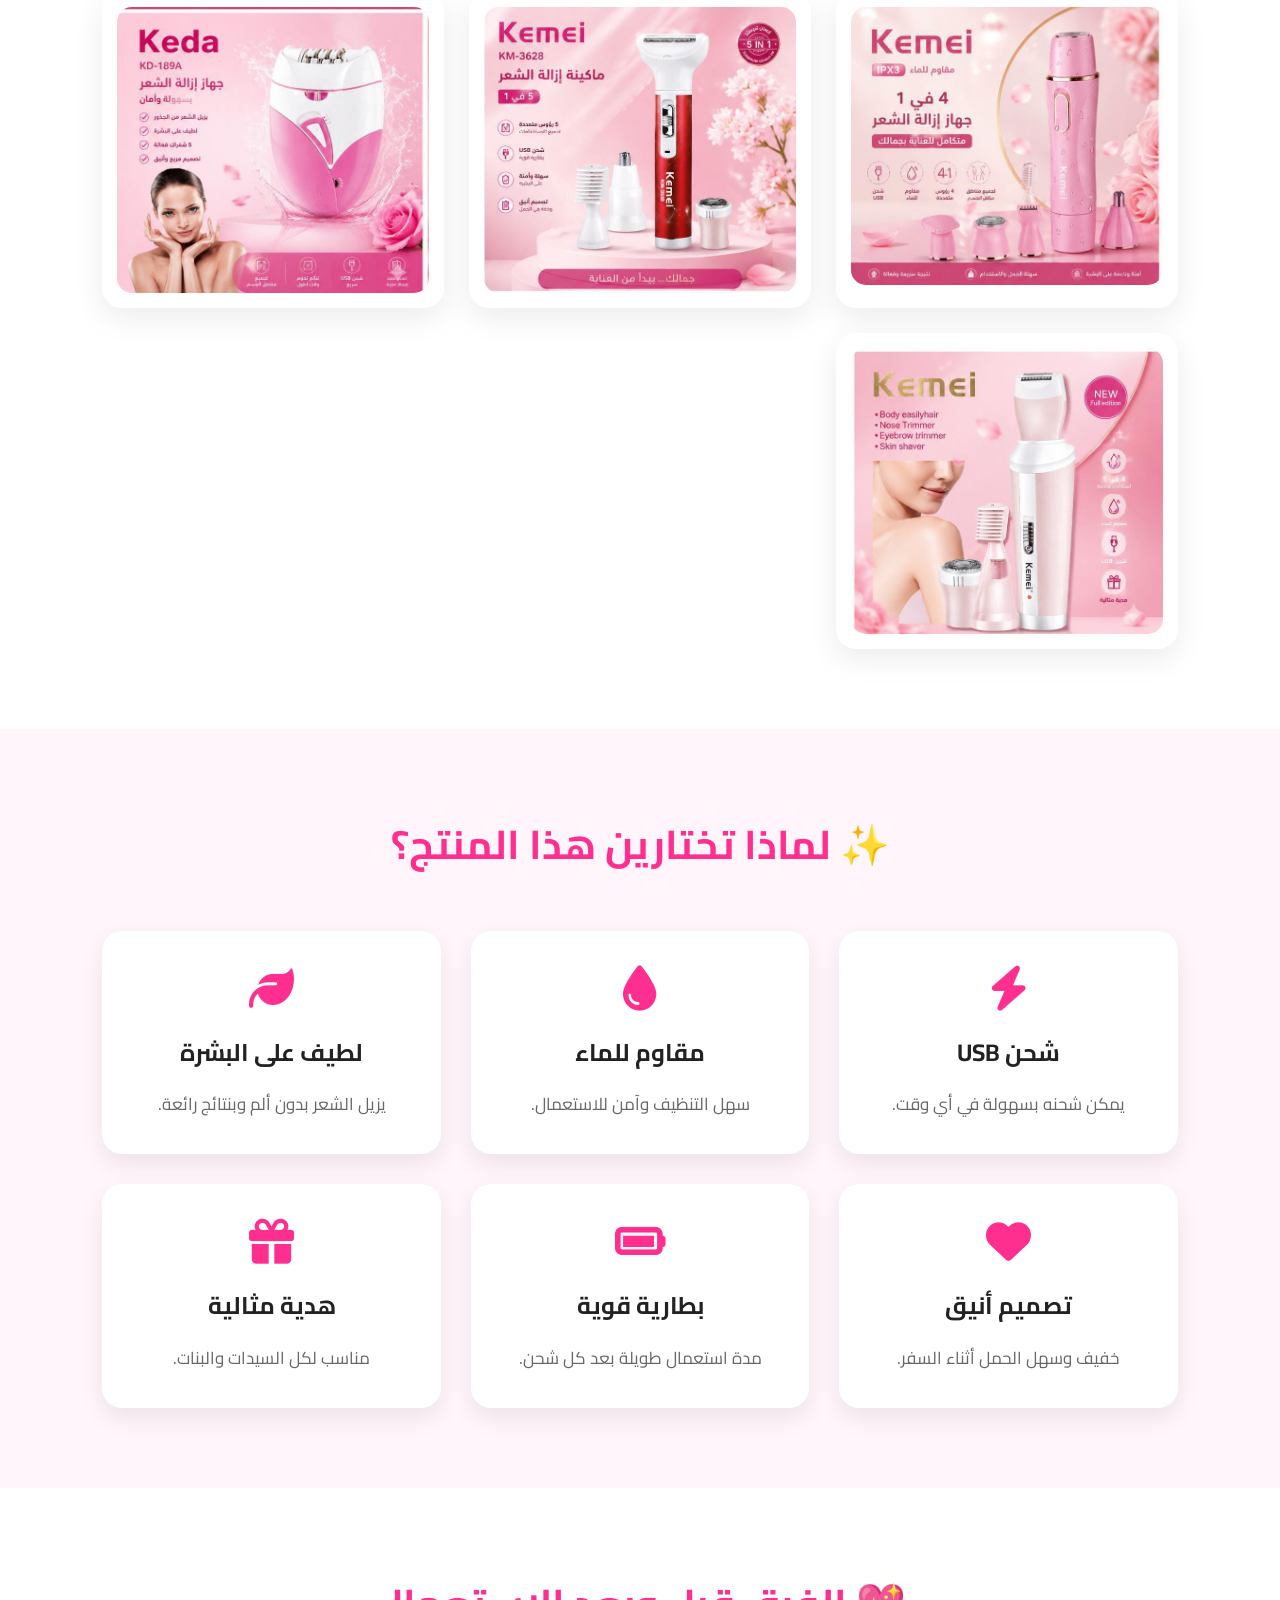
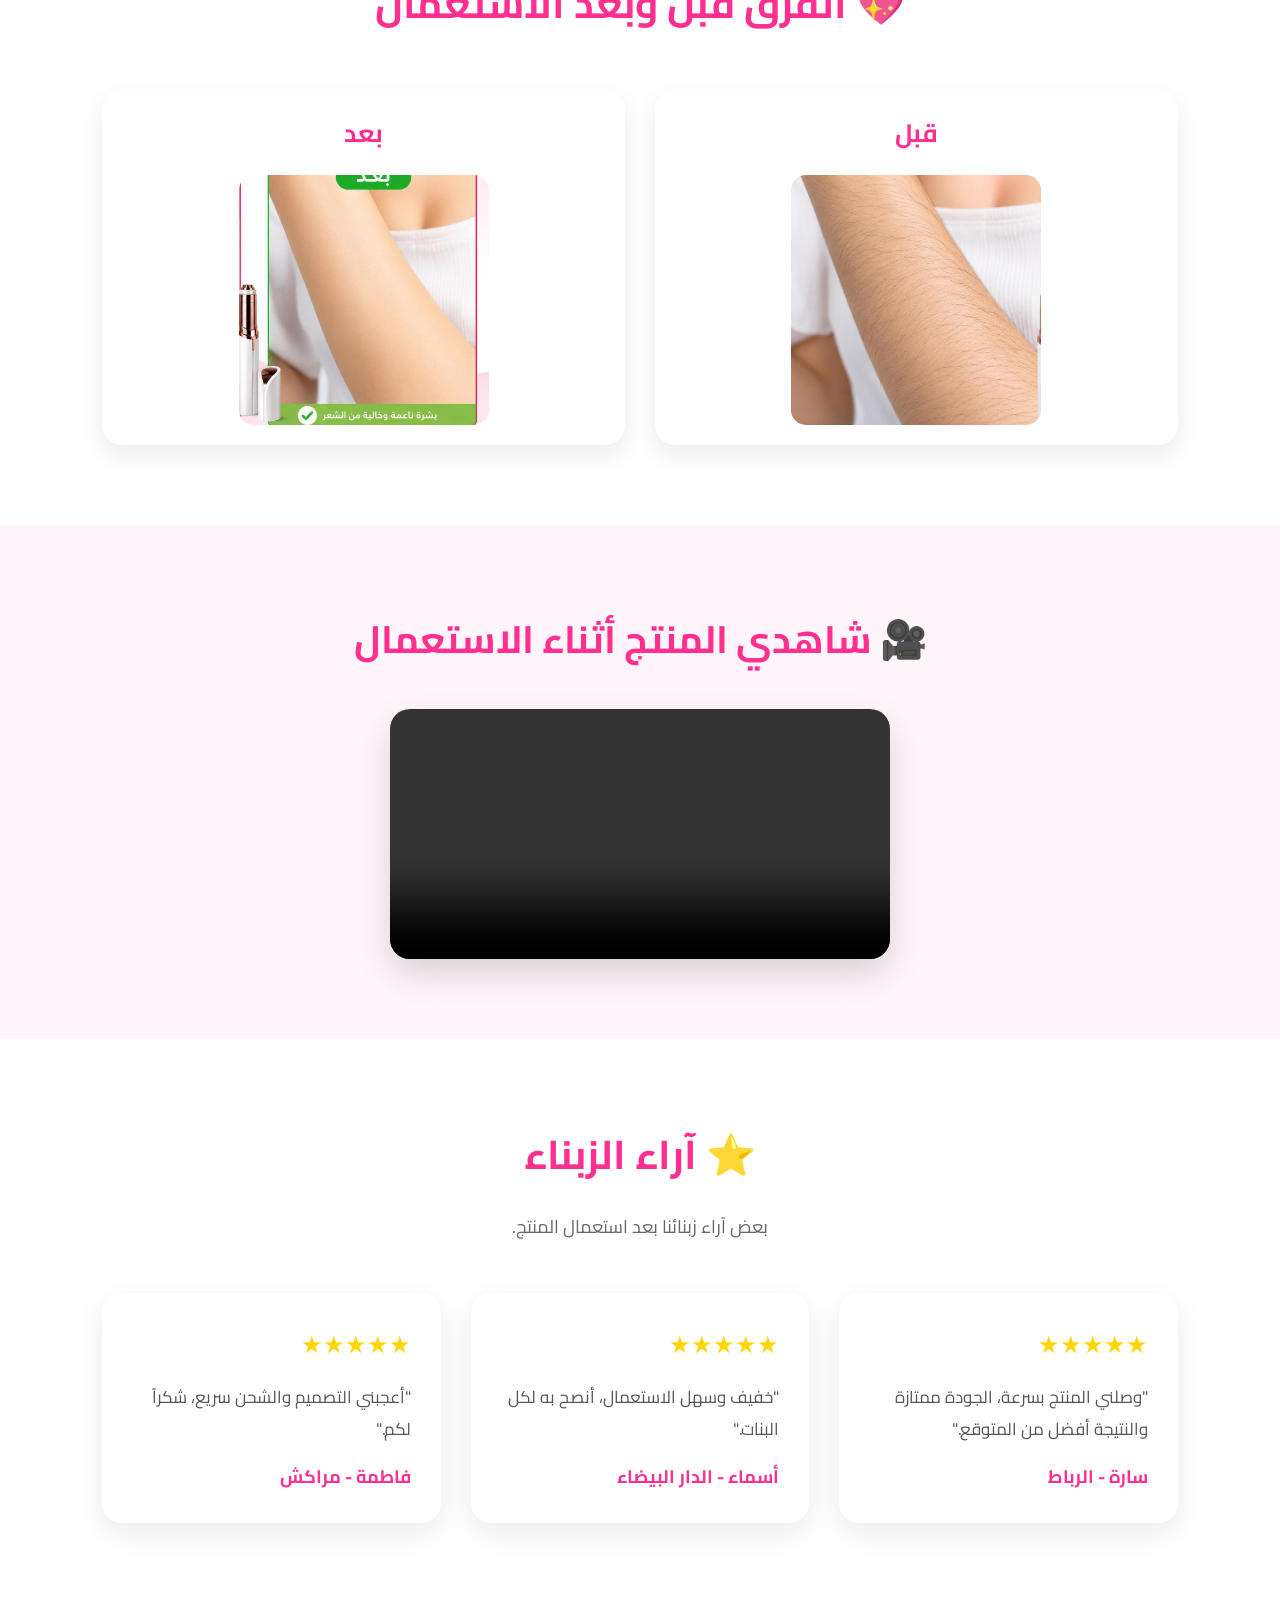
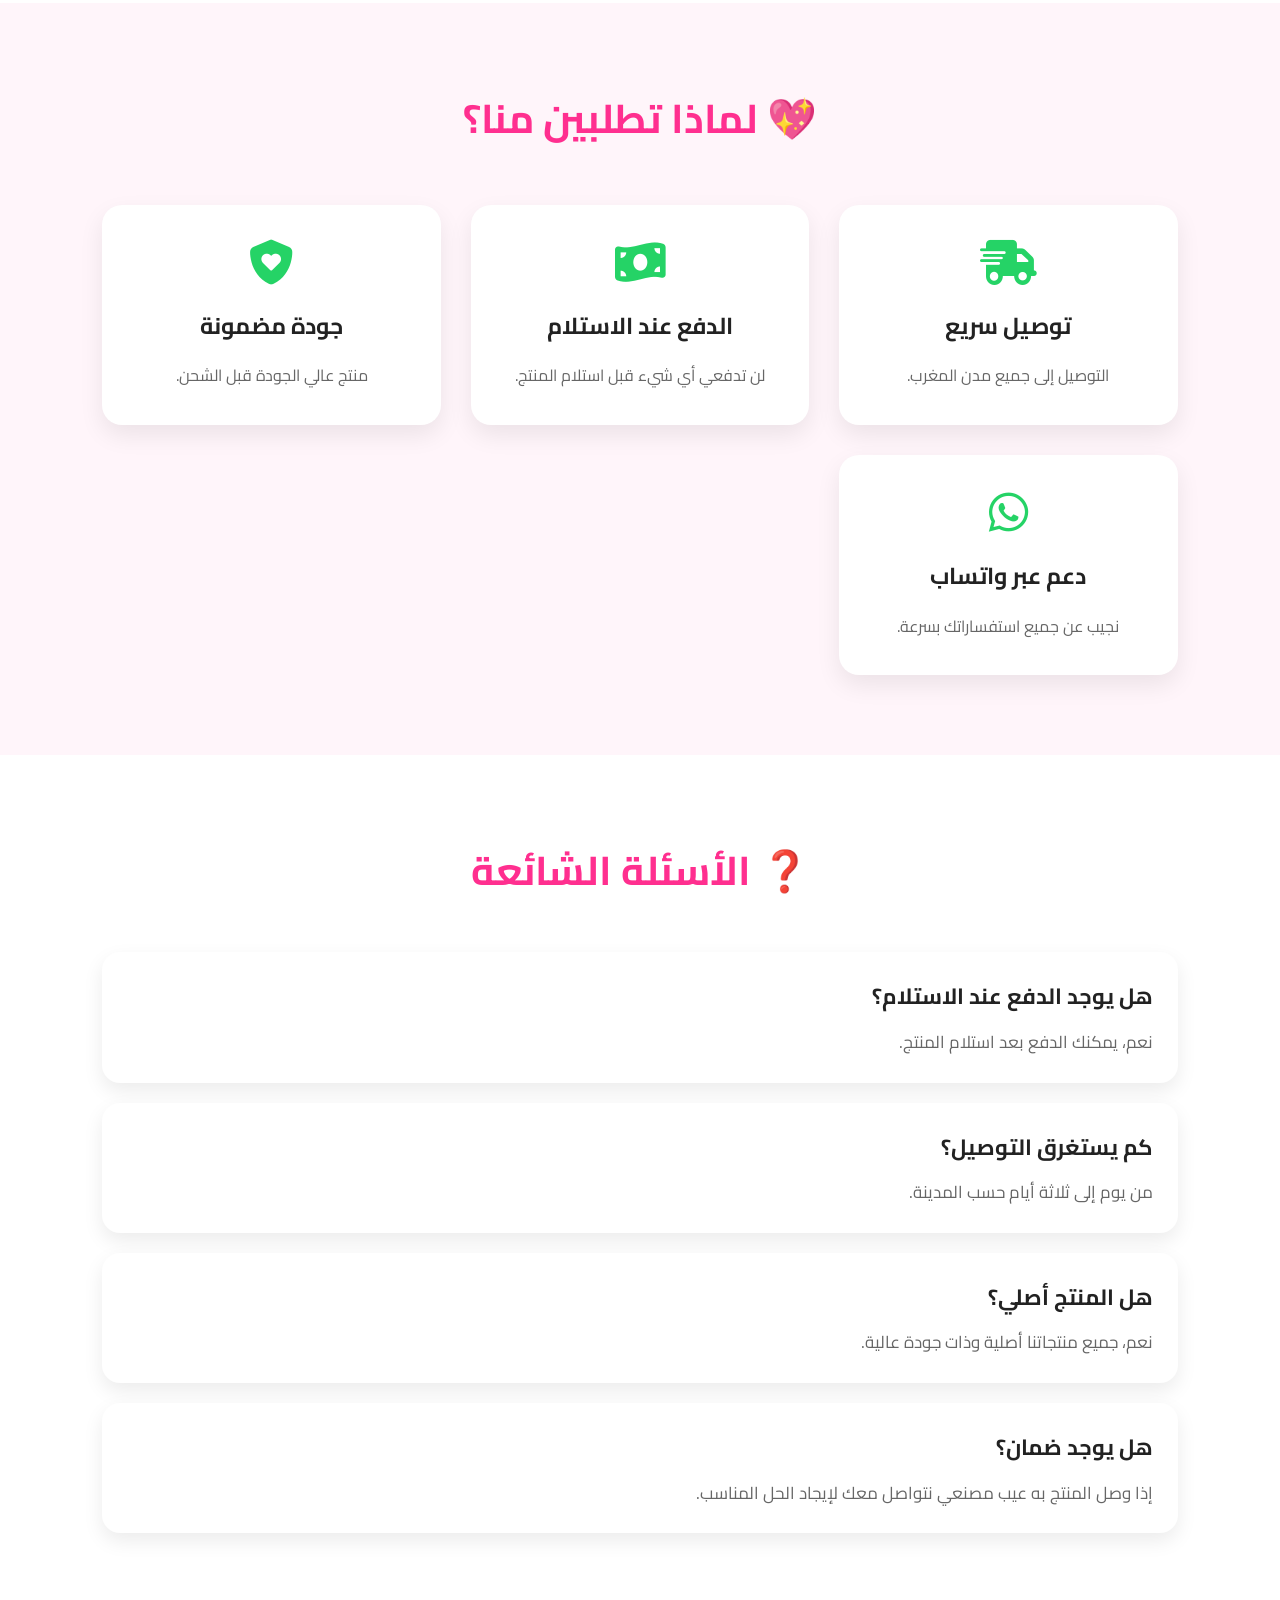
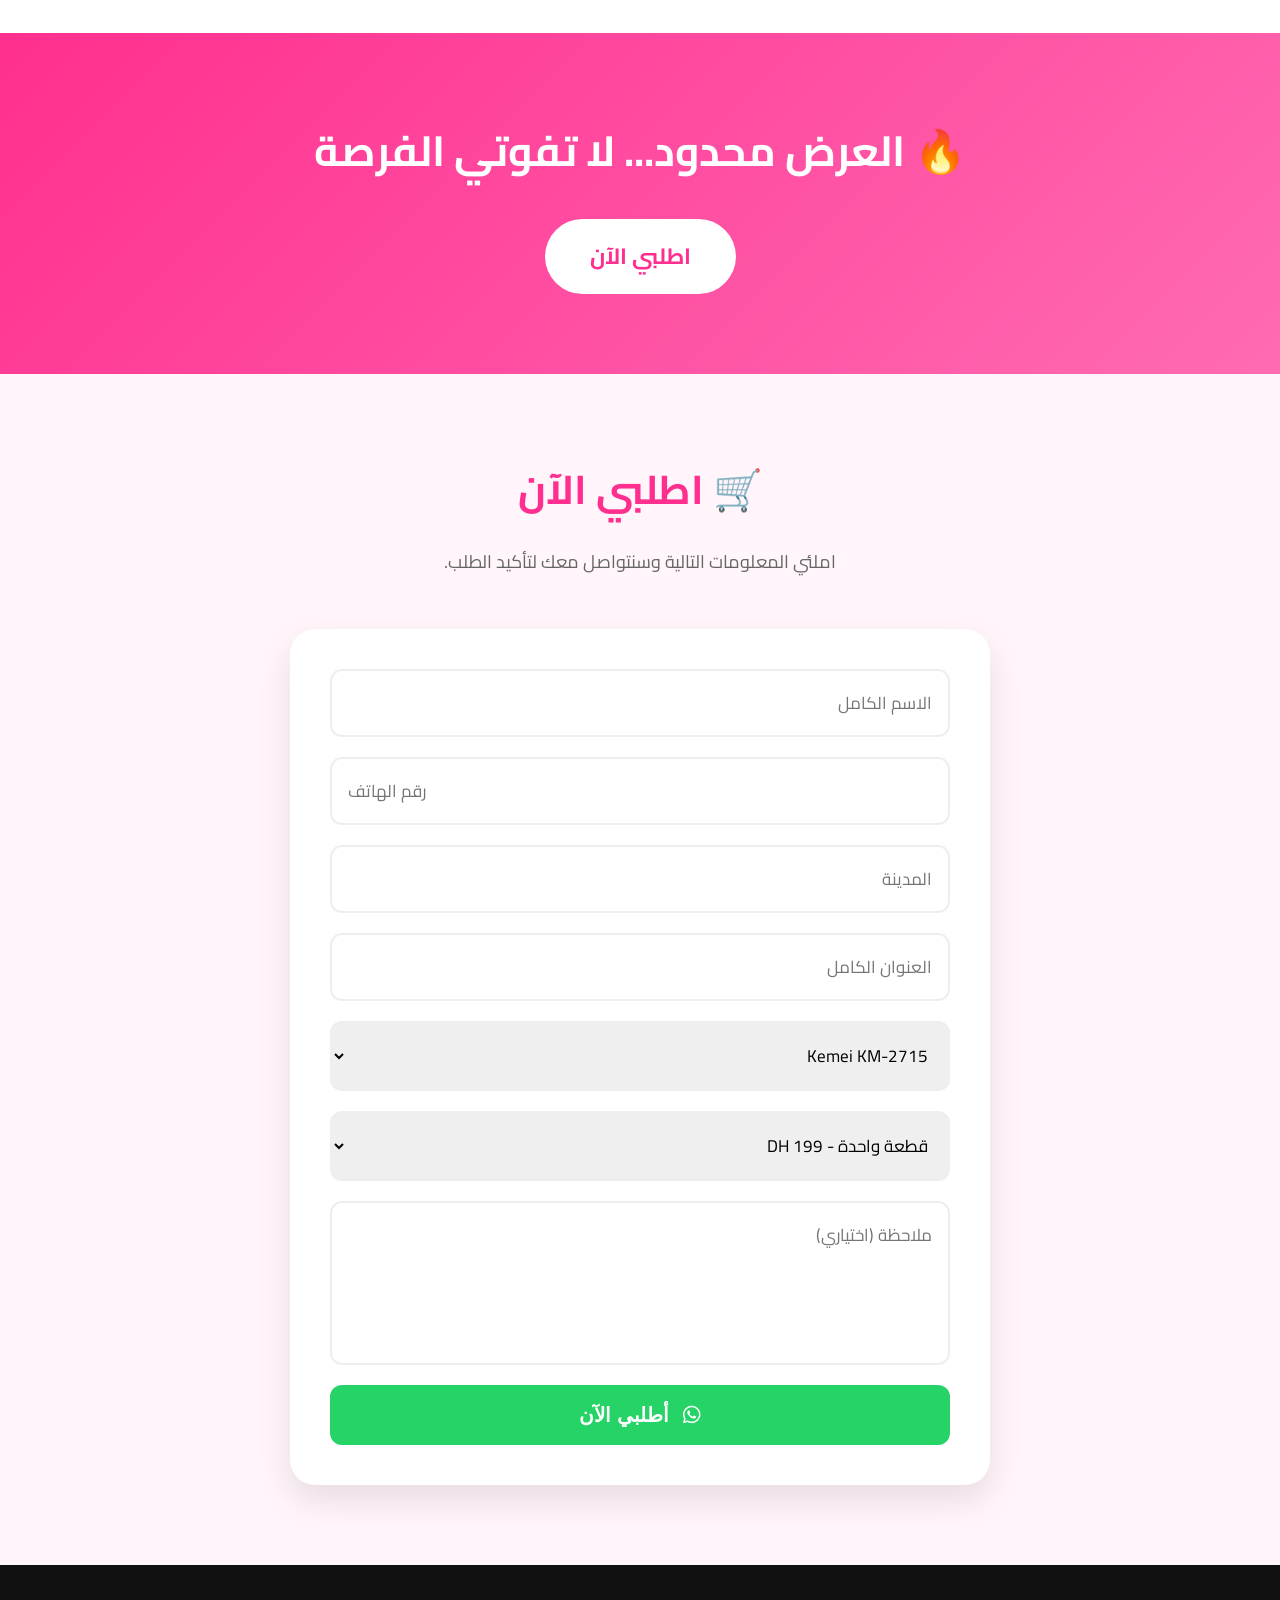
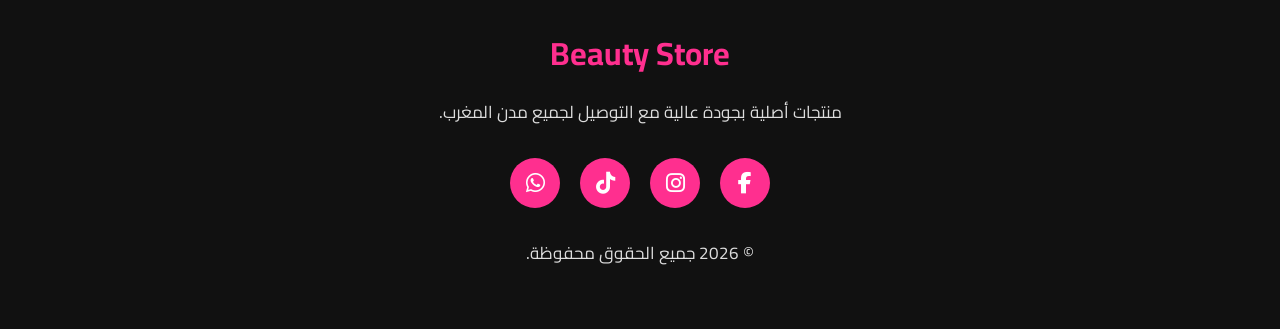
==== commit dd0ab155: "Enhance SEO with meta tags and structure Added meta tags for SEO and improved the overall structure " ====
--- a/index.html
+++ b/index.html
@@ -18,6 +18,17 @@
 <link rel="stylesheet" href="https://cdnjs.cloudflare.com/ajax/libs/font-awesome/6.7.1/css/all.min.css">
 
 <link rel="stylesheet" href="stylee.css">
+<meta name="description" content="ماكينة إزالة الشعر Kemei الأصلية 4 في 1، إزالة شعر سهلة وبدون ألم، شحن USB، توصيل لجميع مدن المغرب بأفضل سعر.">
+
+<meta property="og:title" content="Beauty Store | ماكينة إزالة الشعر Kemei 4 في 1">
+
+<meta property="og:description" content="احصلي على بشرة ناعمة بدون ألم مع ماكينة Kemei 4 في 1. توصيل سريع إلى جميع مدن المغرب.">
+
+<meta property="og:image" content="https://chaymaebousetta.github.io/WhatsApp Image 2026-07-22 at 13.22.54.jpeg">
+
+<meta property="og:url" content="https://chaymaebousetta.github.io/">
+
+<meta property="og:type" content="website">
 
 </head>
 
@@ -727,4 +738,4 @@
 
 </body>
 
-</html>+</html>
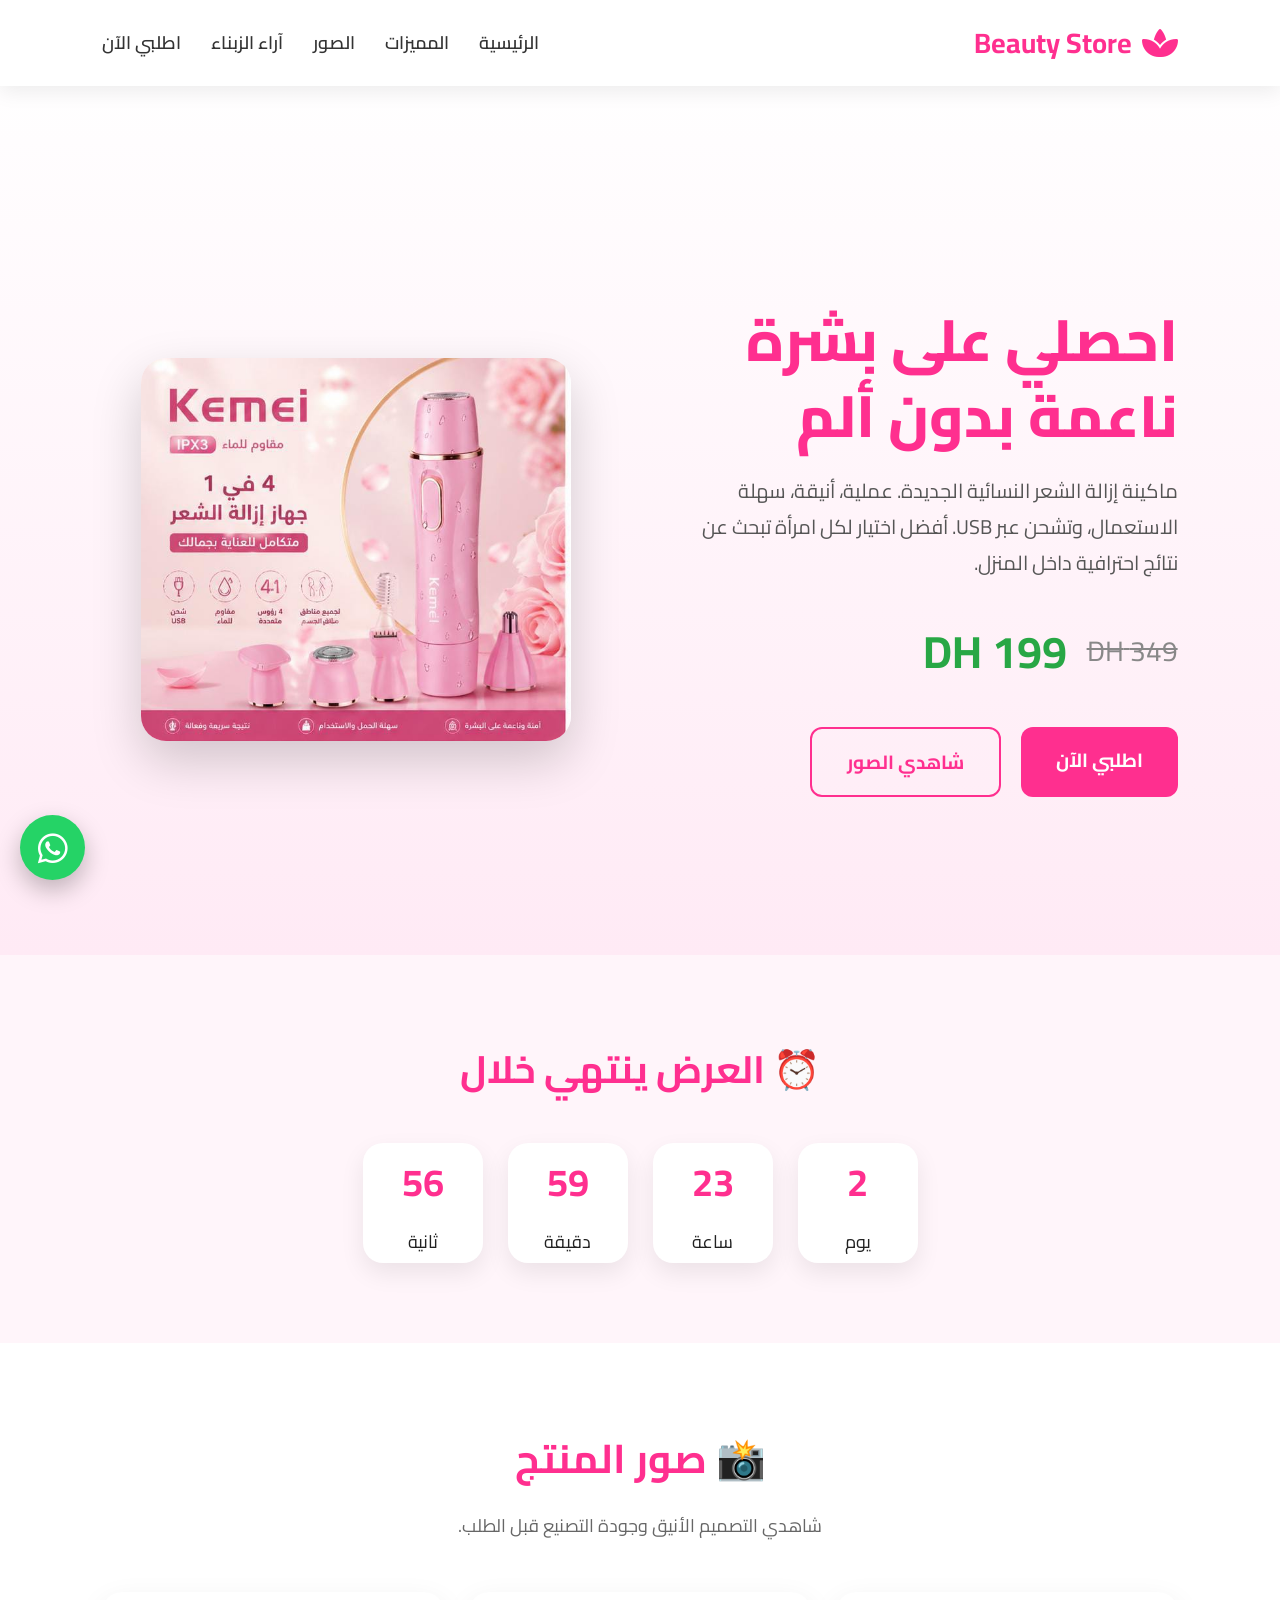
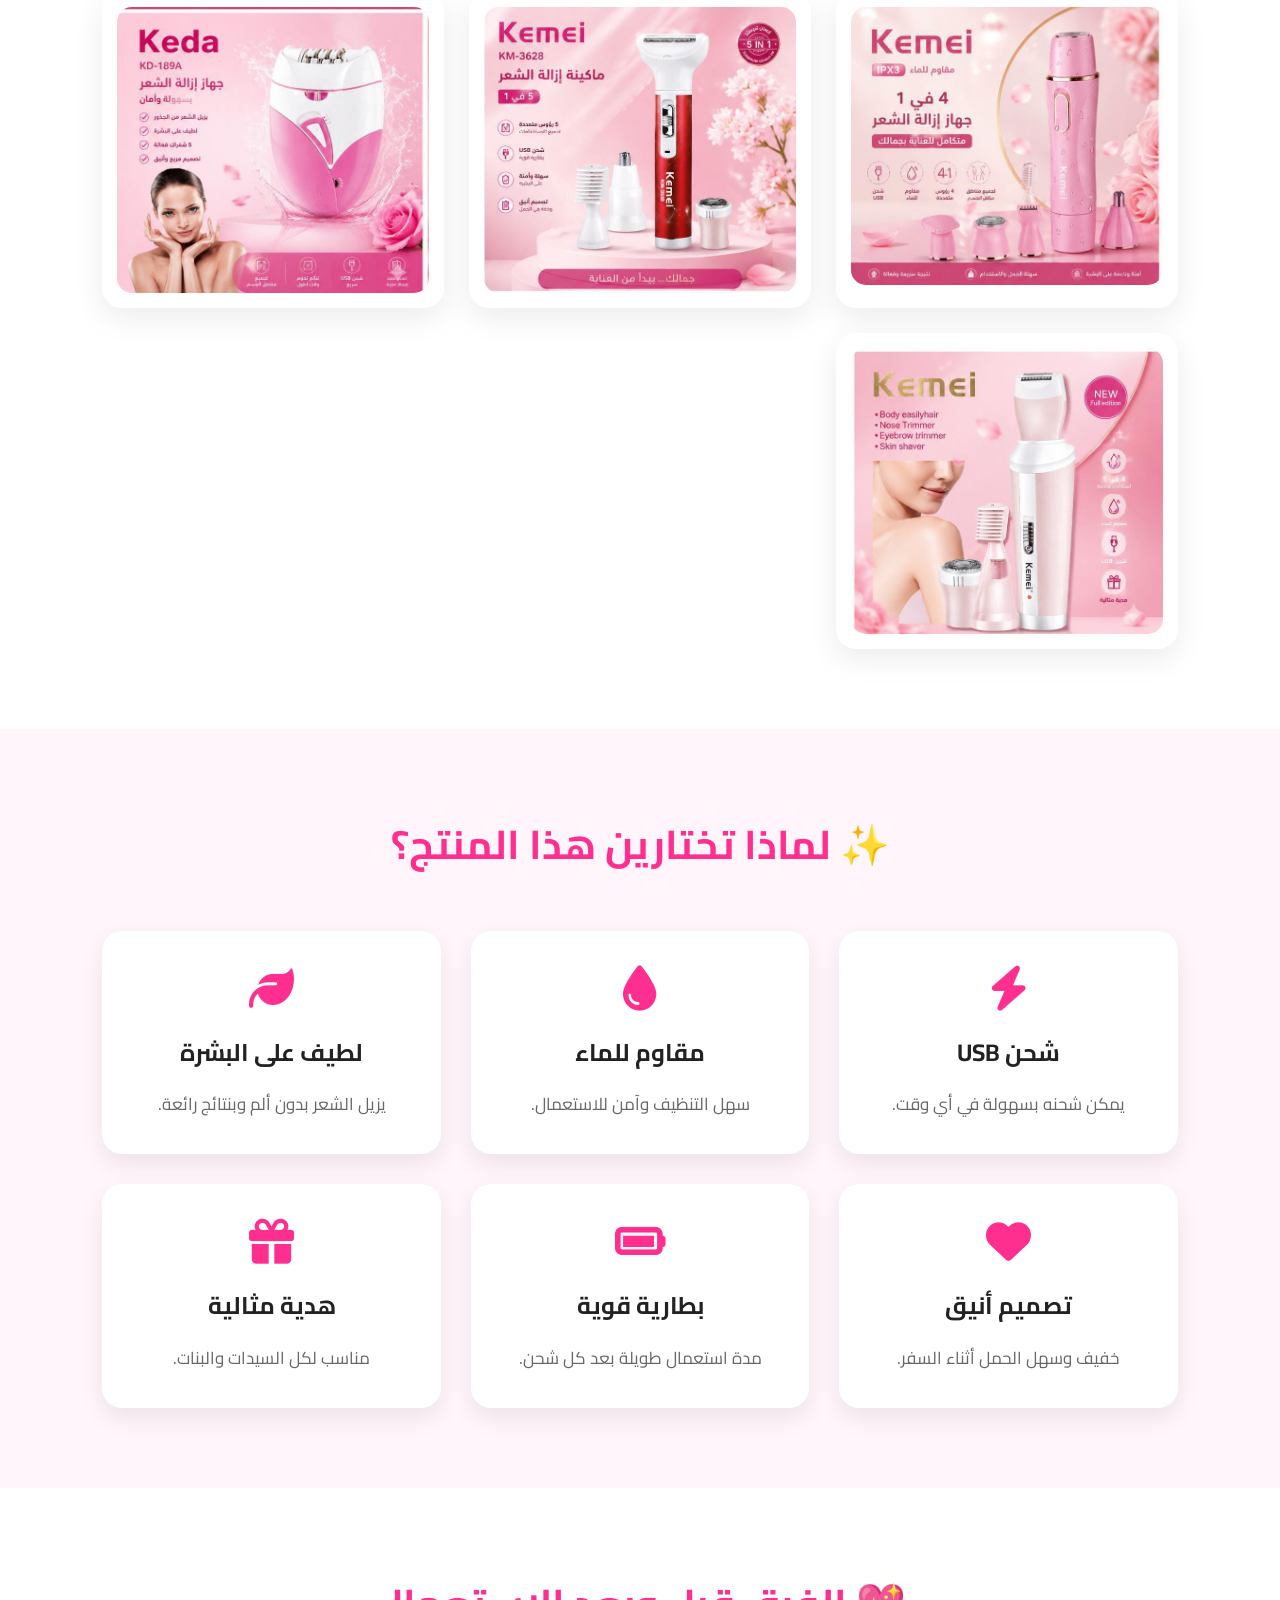
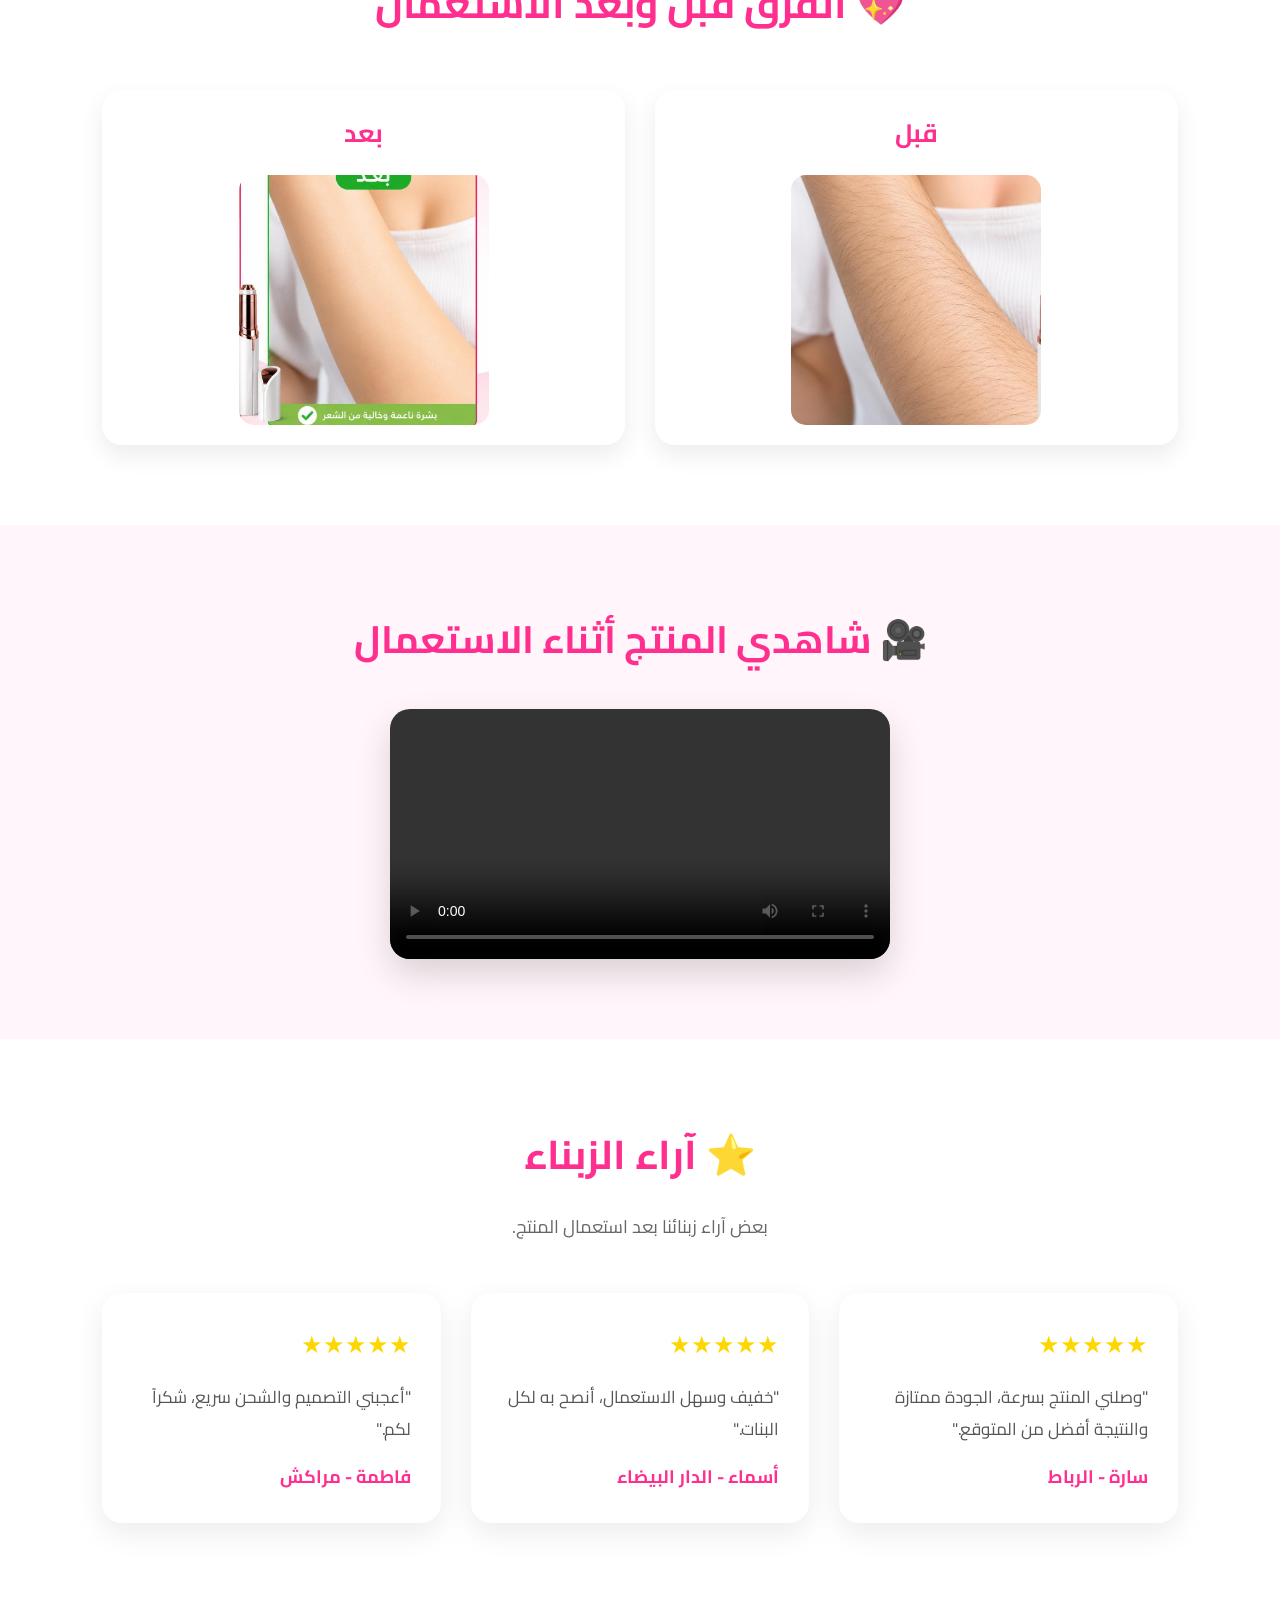
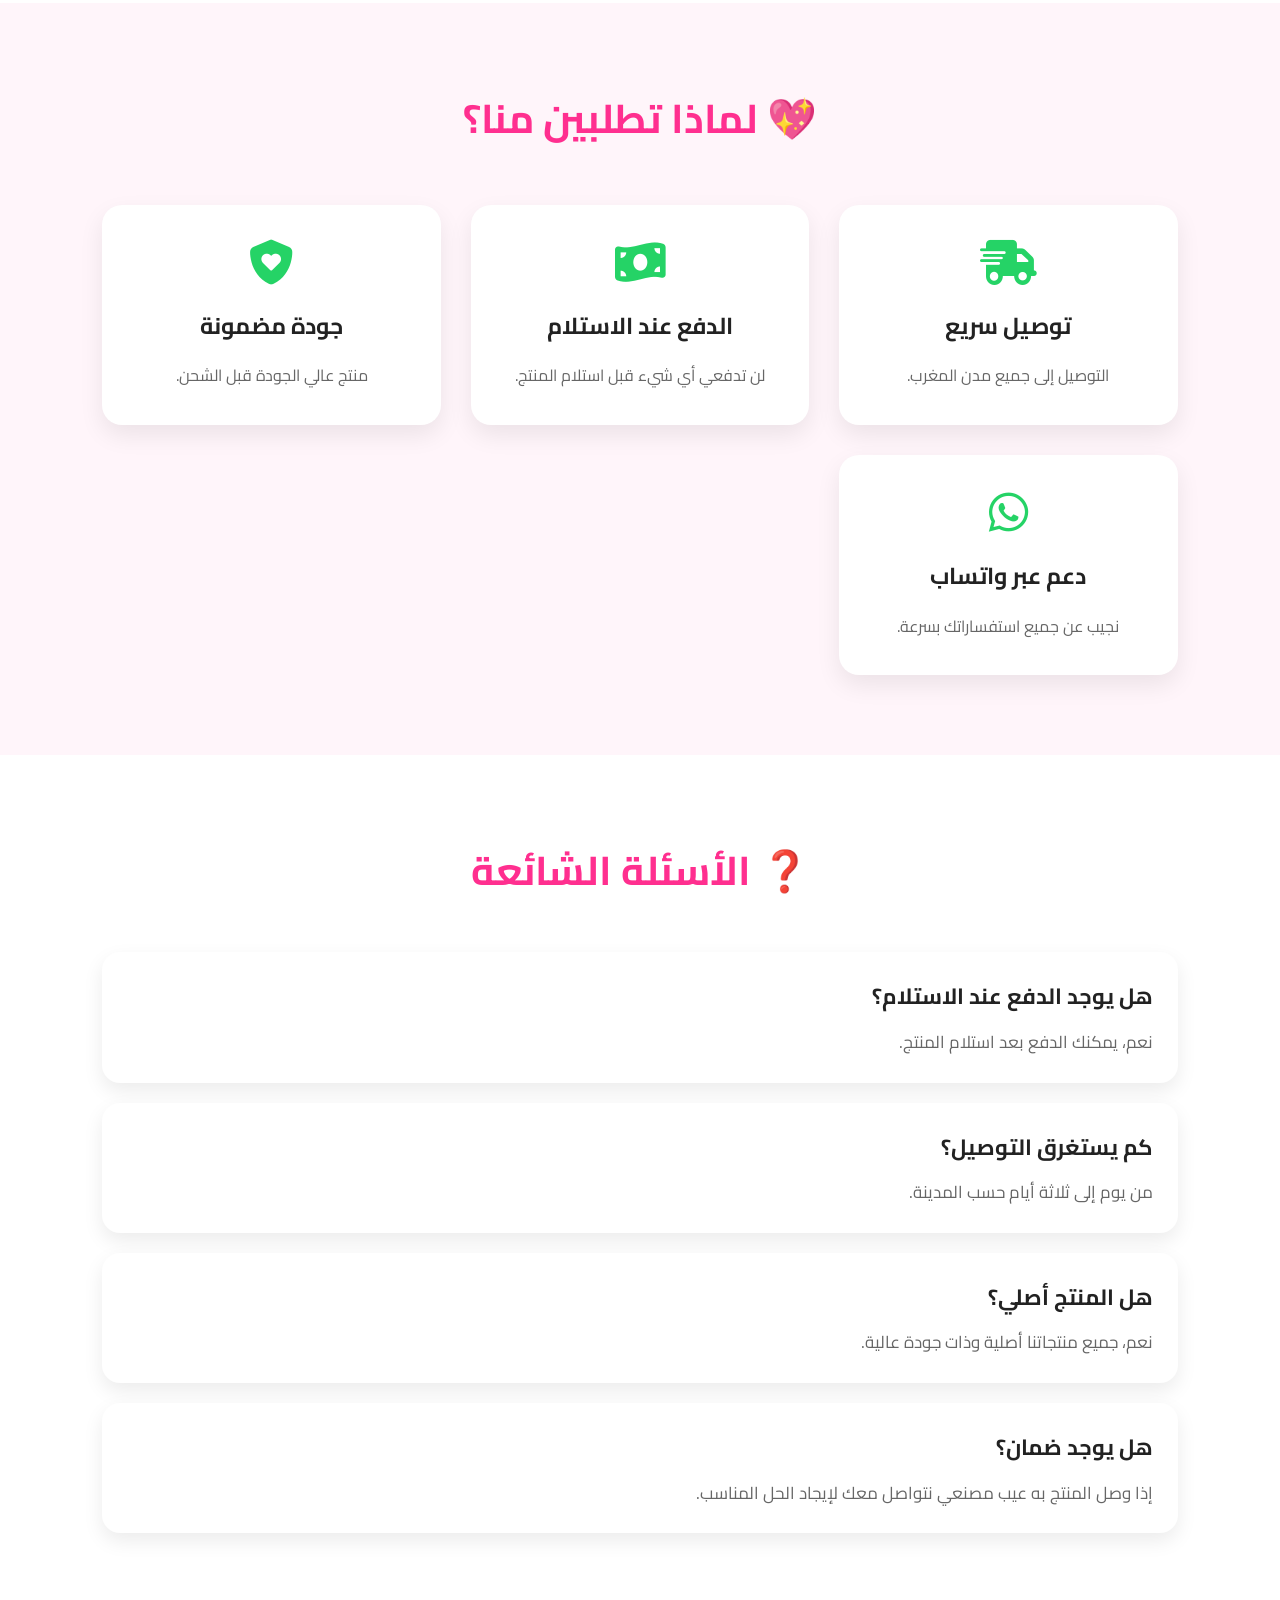
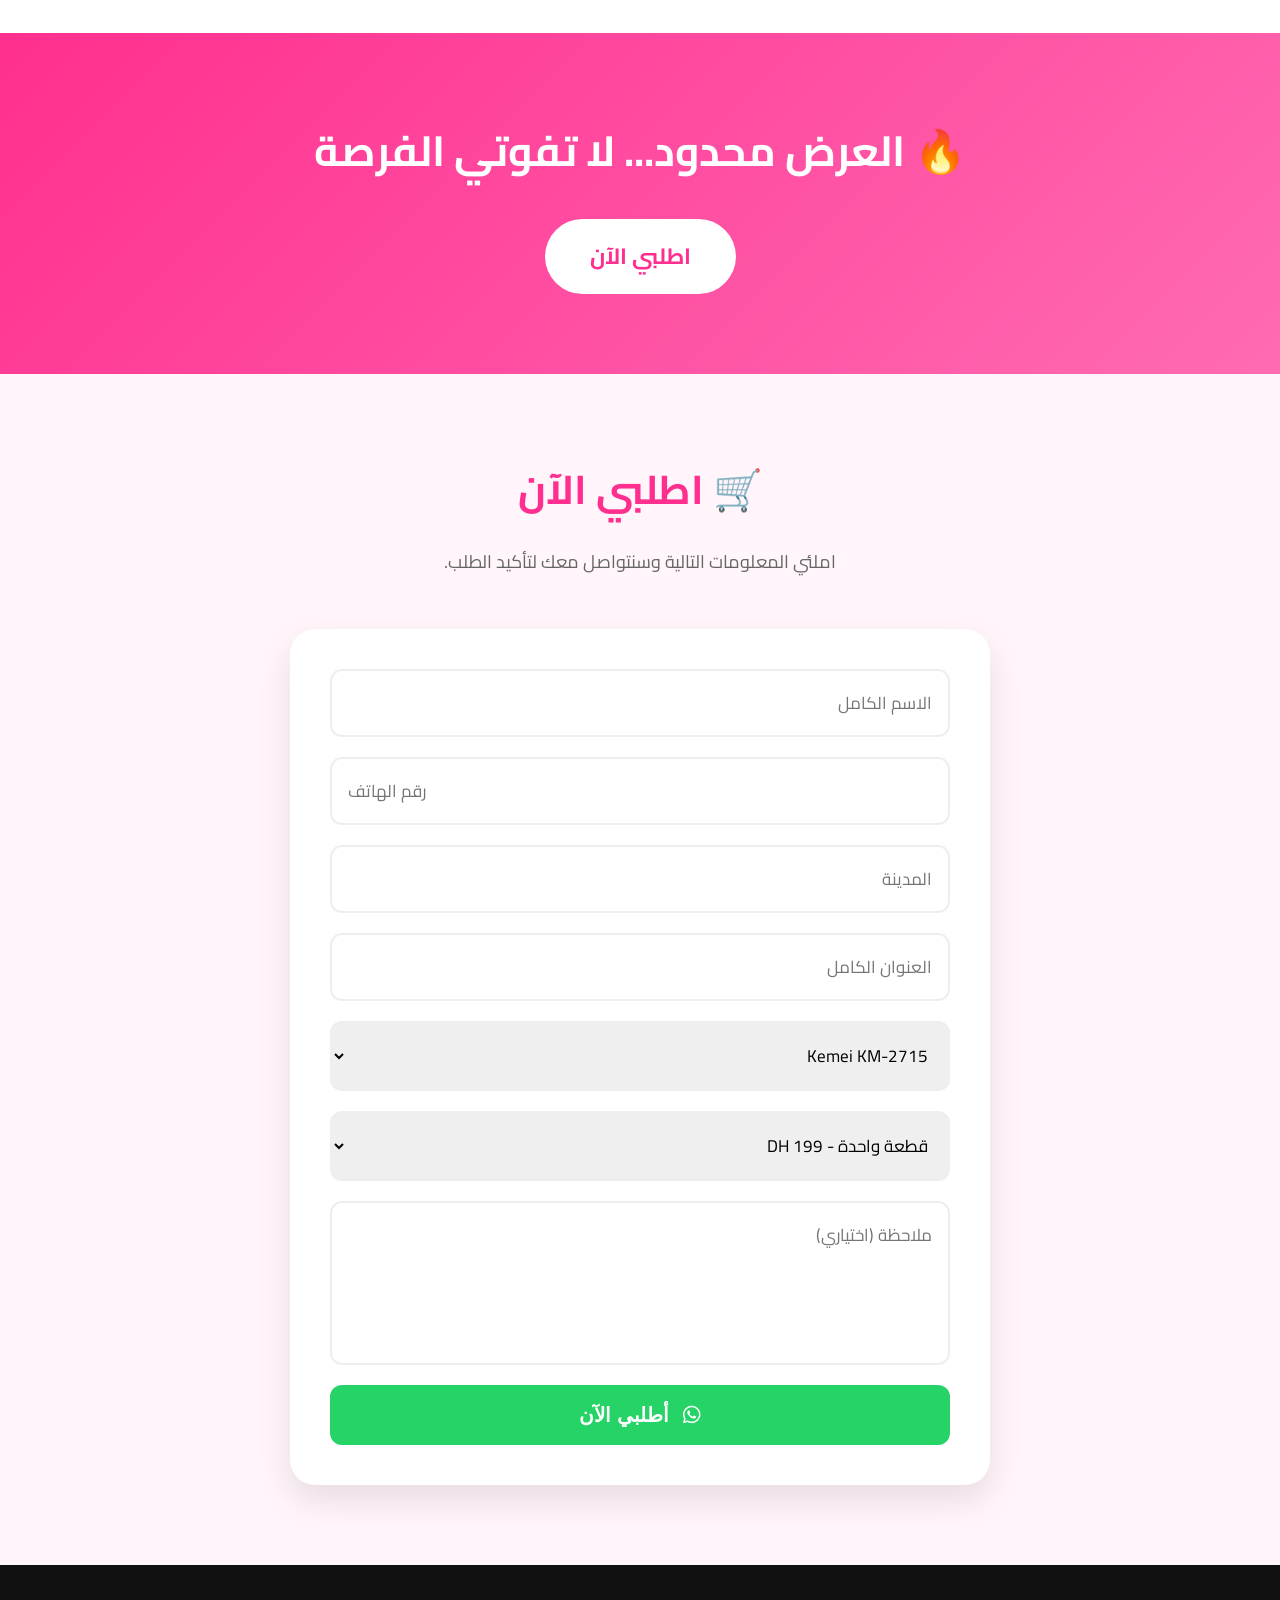
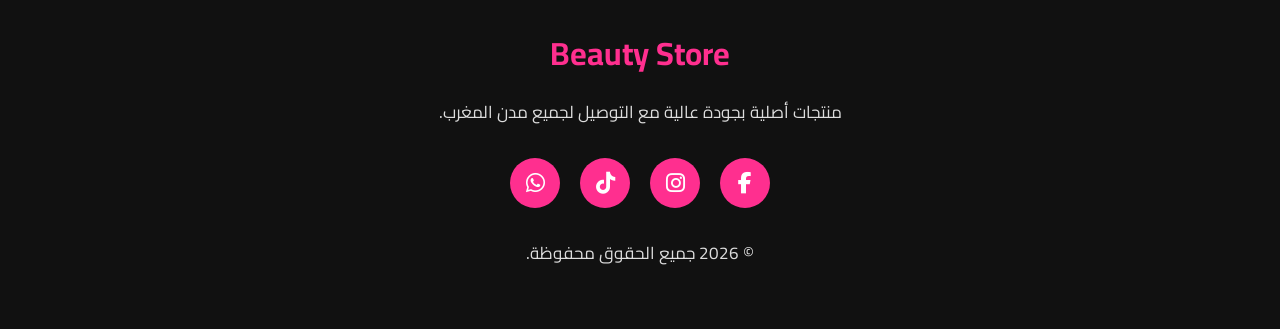
==== commit 4f265718: "Update fmt.Println message from 'Hello' to 'Goodbye'" ====
--- a/index.html
+++ b/index.html
@@ -24,9 +24,9 @@
 
 <meta property="og:description" content="احصلي على بشرة ناعمة بدون ألم مع ماكينة Kemei 4 في 1. توصيل سريع إلى جميع مدن المغرب.">
 
-<meta property="og:image" content="https://chaymaebousetta.github.io/WhatsApp Image 2026-07-22 at 13.22.54.jpeg">
-
-<meta property="og:url" content="https://chaymaebousetta.github.io/">
+<meta property="og:image" content="https://chaymaebousetta.github.io/WhatsApp Image 2026-07-22 at 13.23.36.jpeg">
+
+<meta property="og:url" content="https://chaymaebousetta.github.io/"> 
 
 <meta property="og:type" content="website">
 
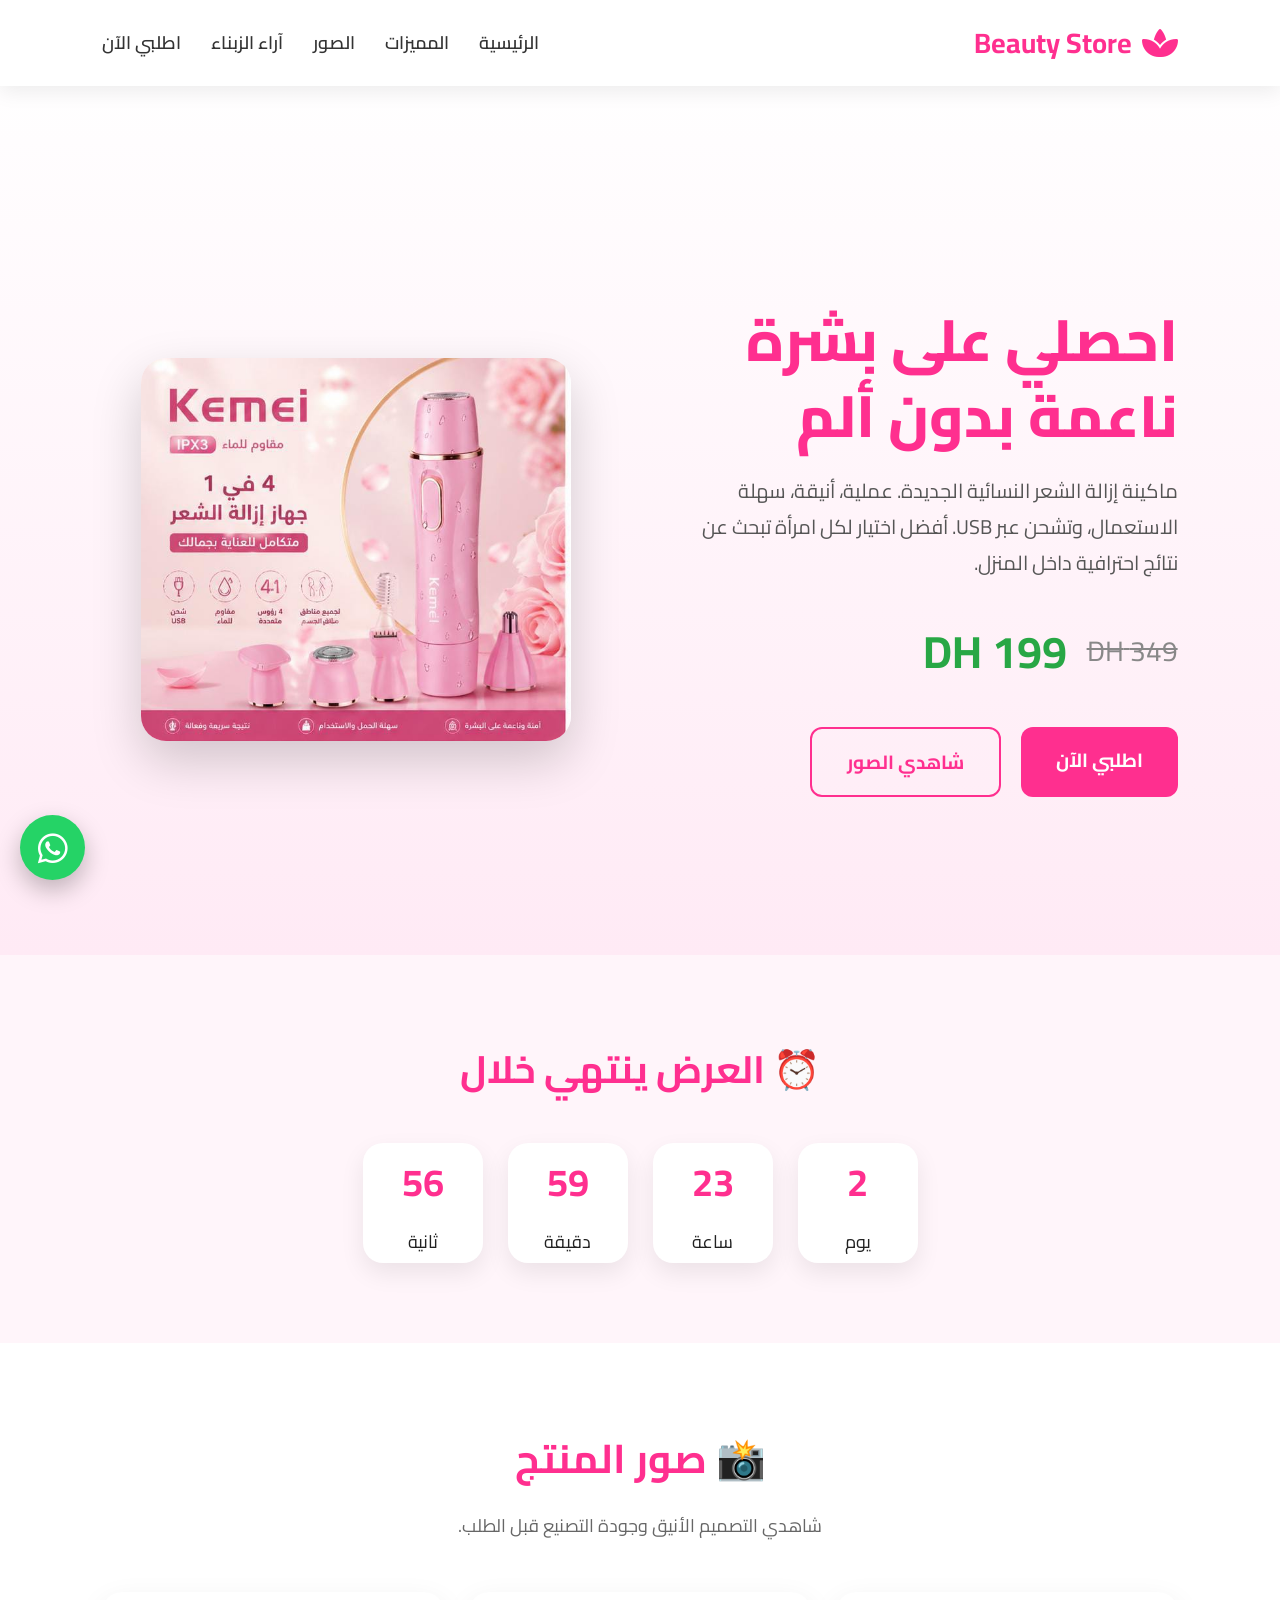
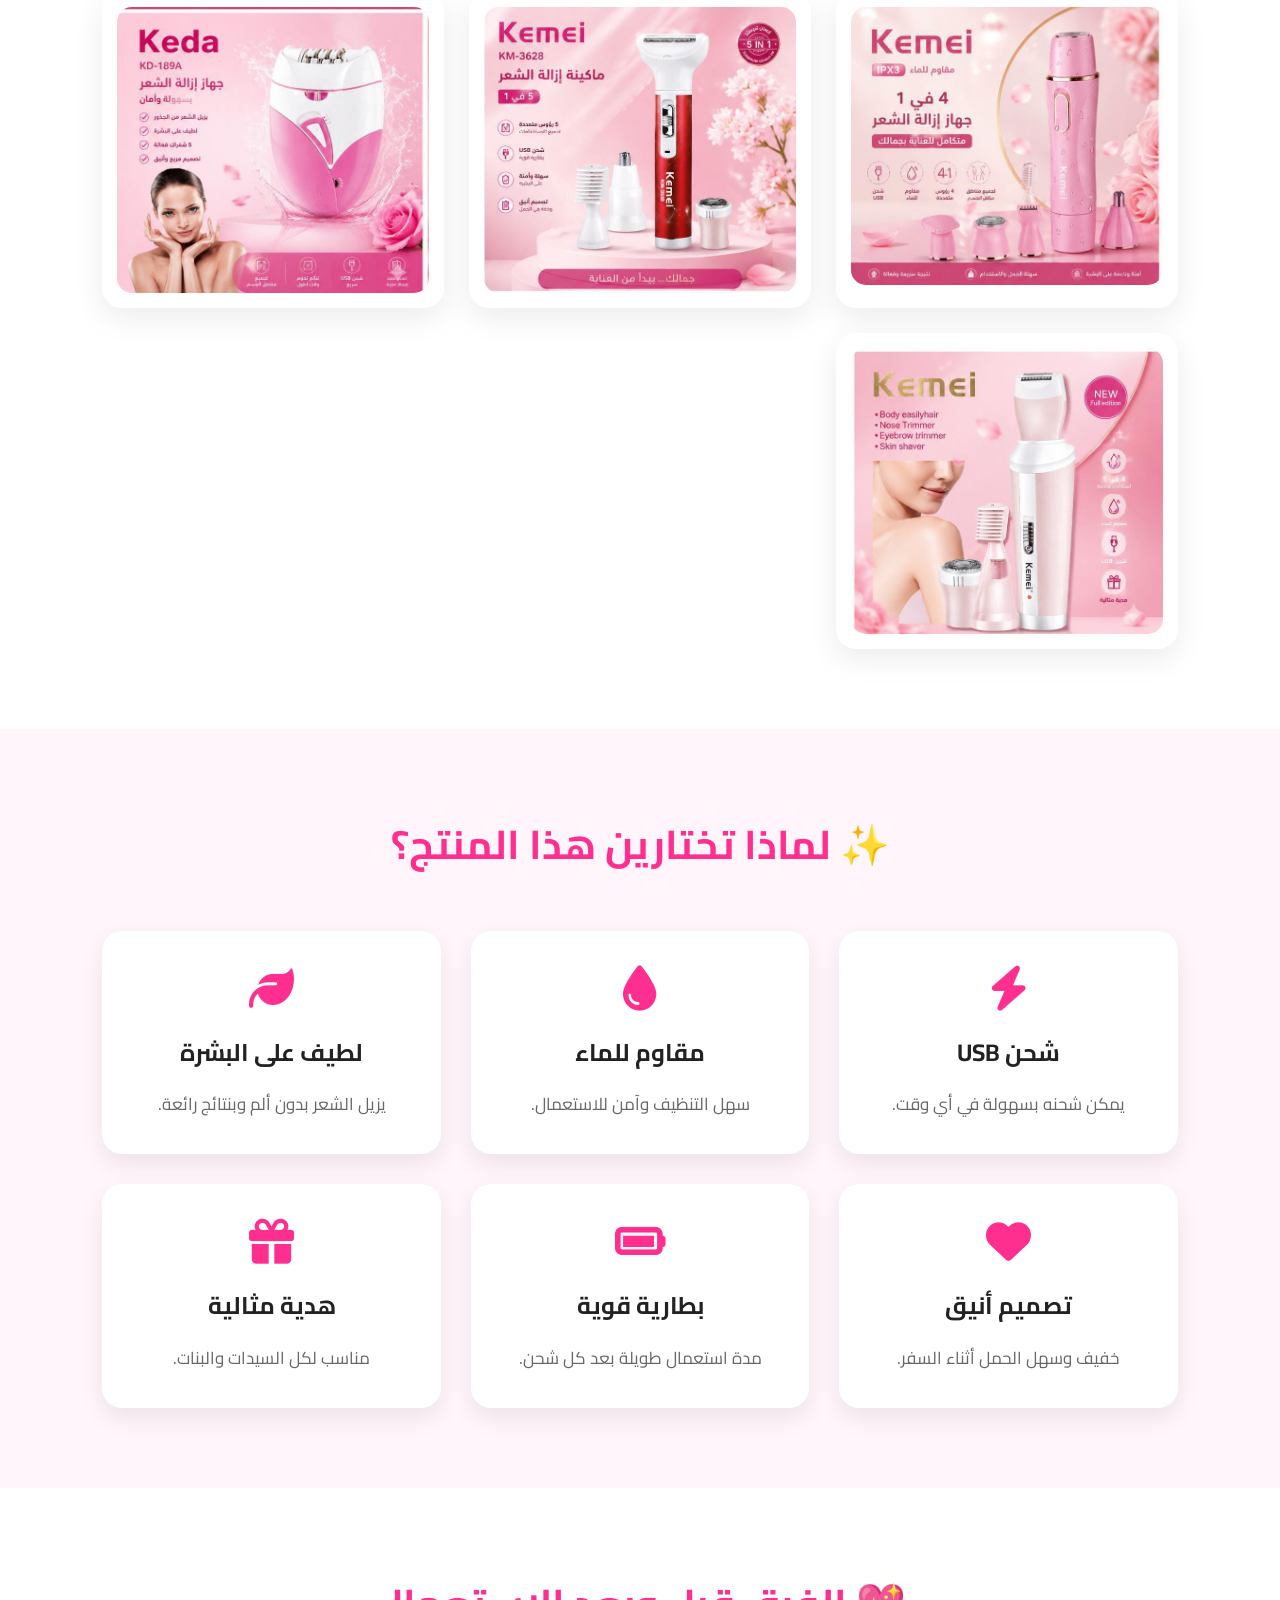
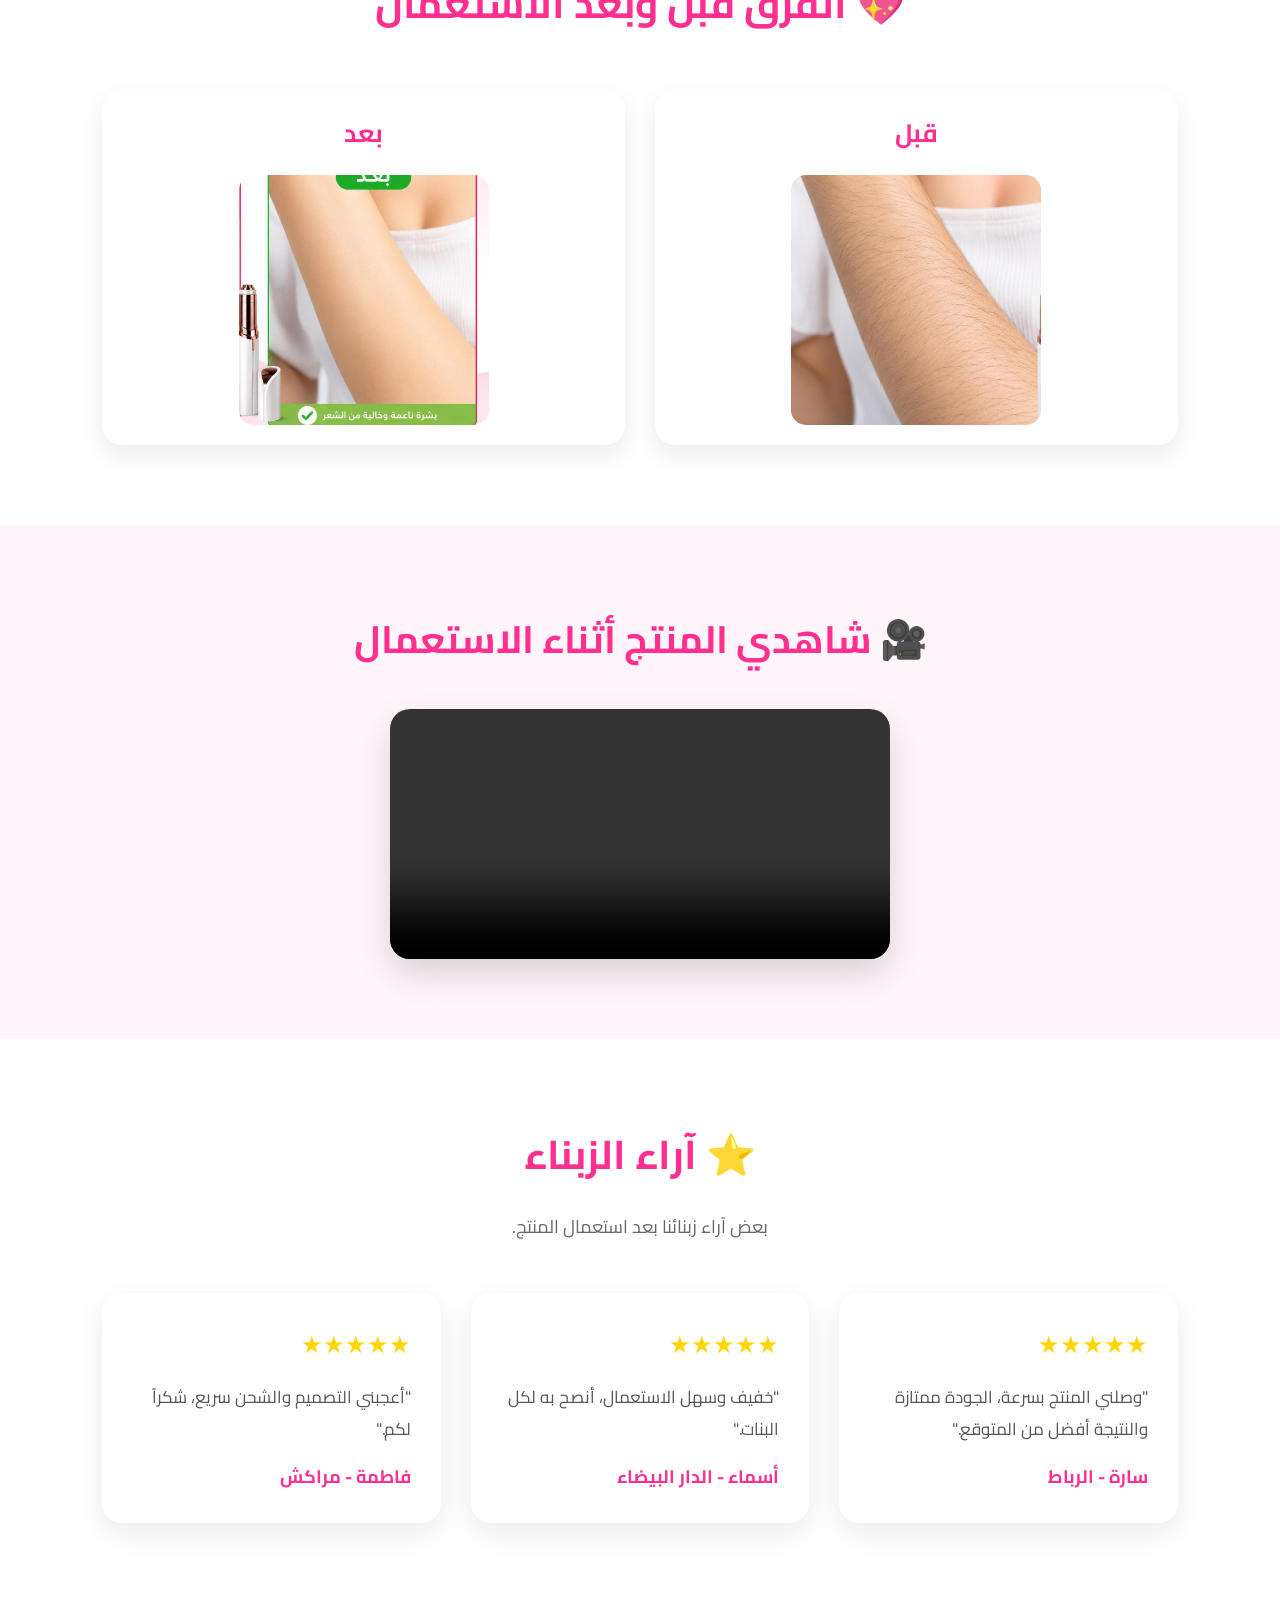
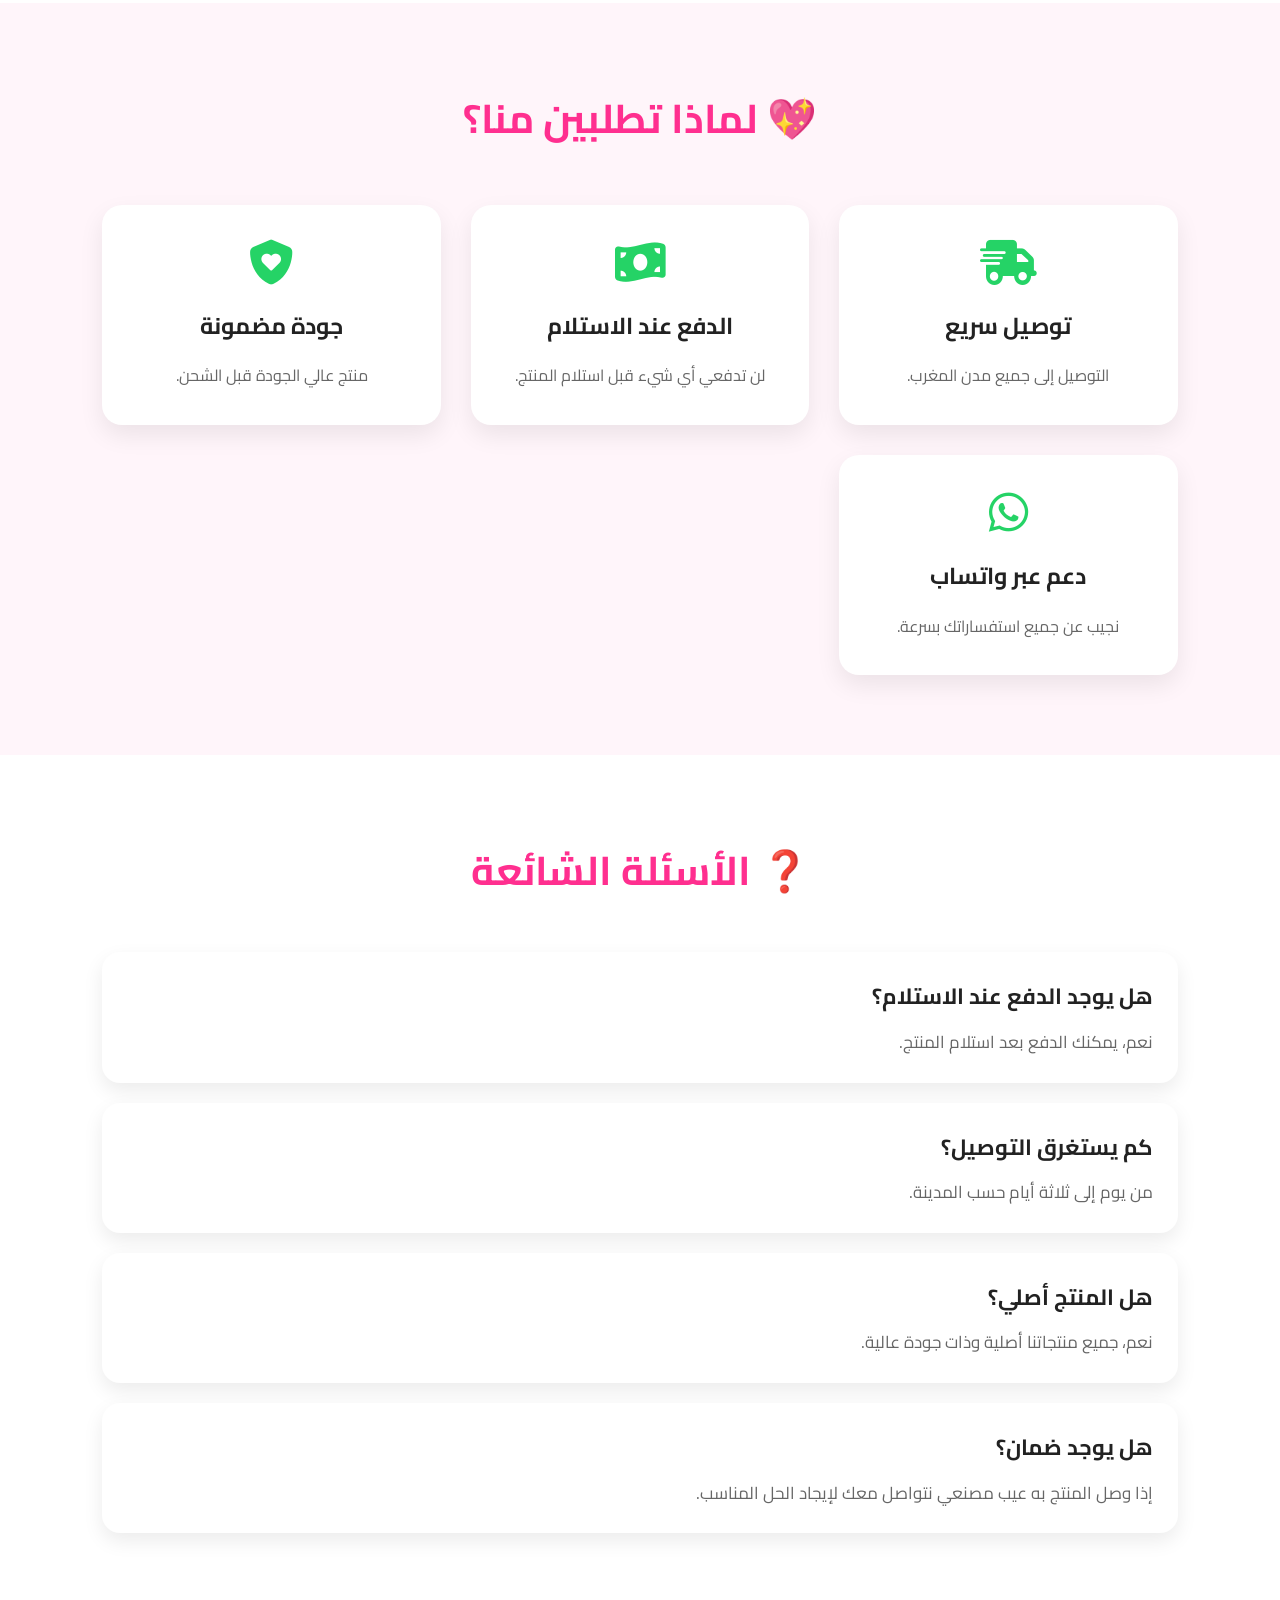
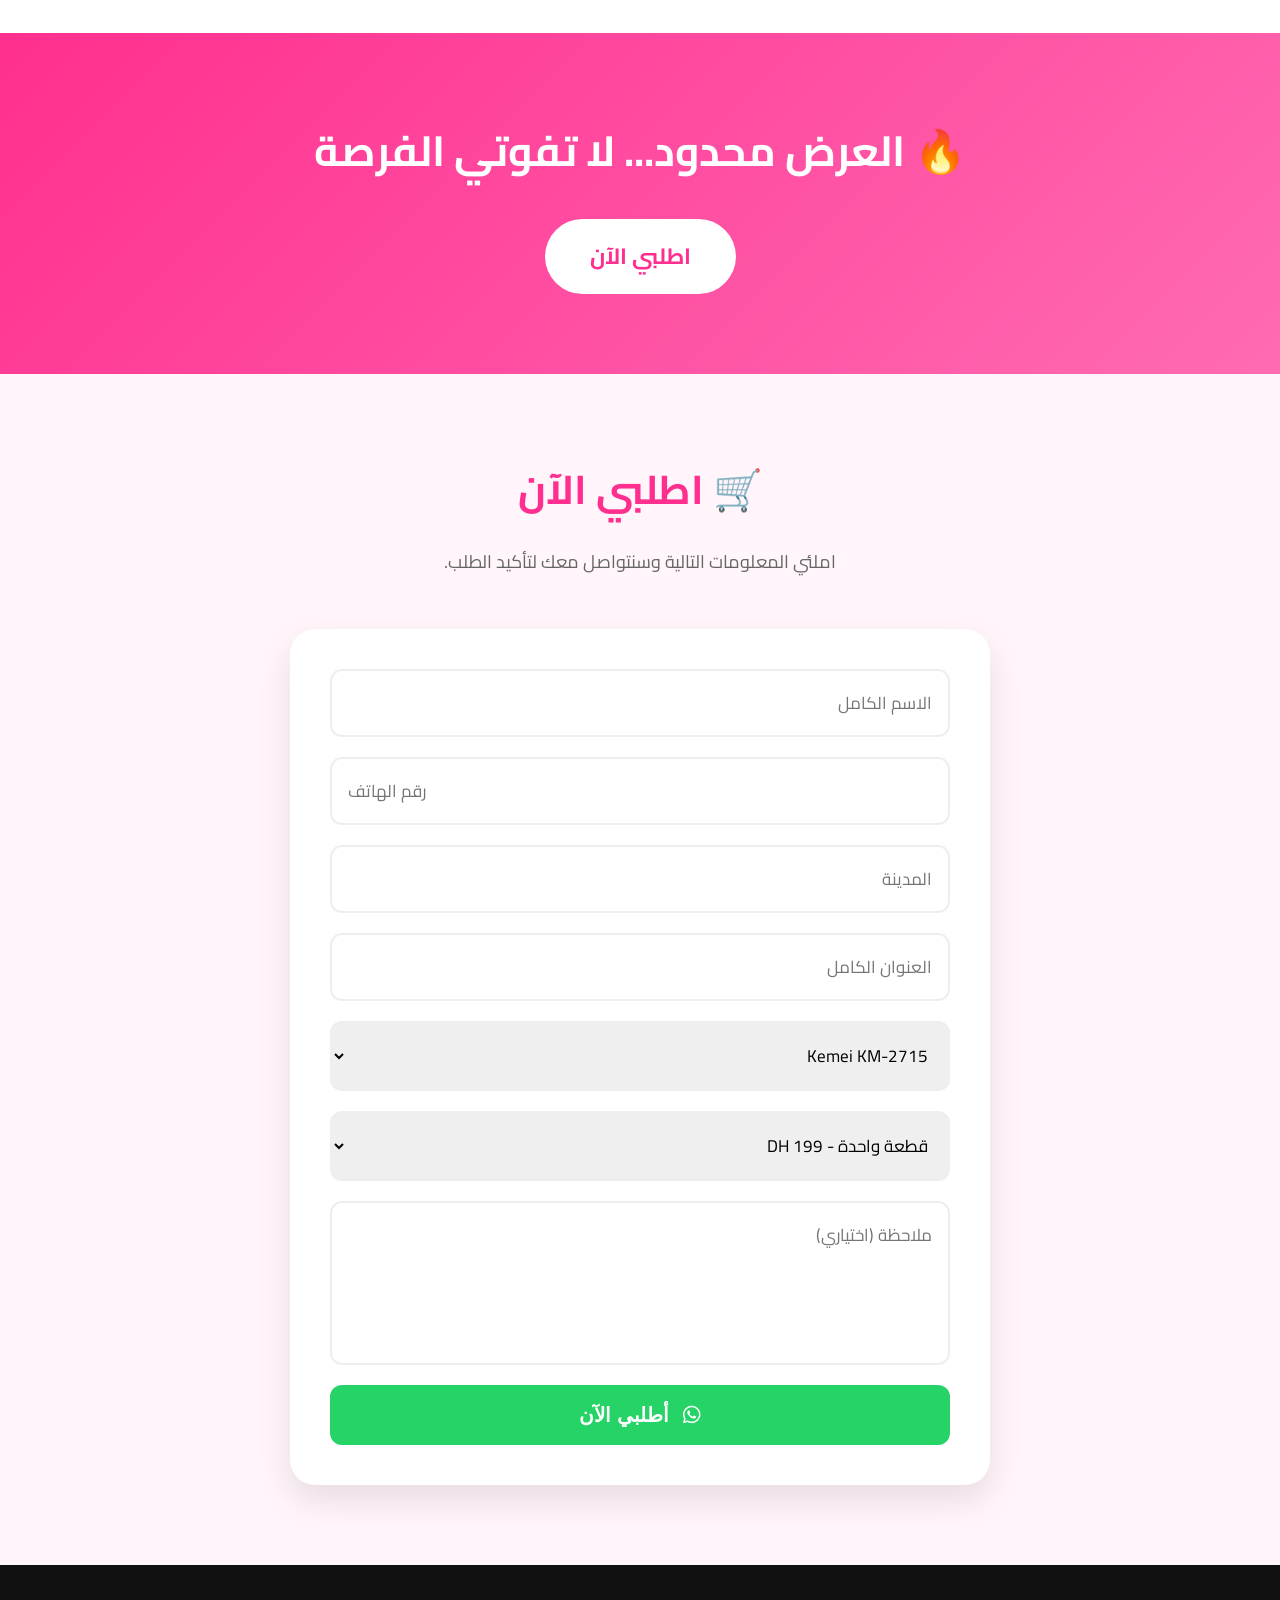
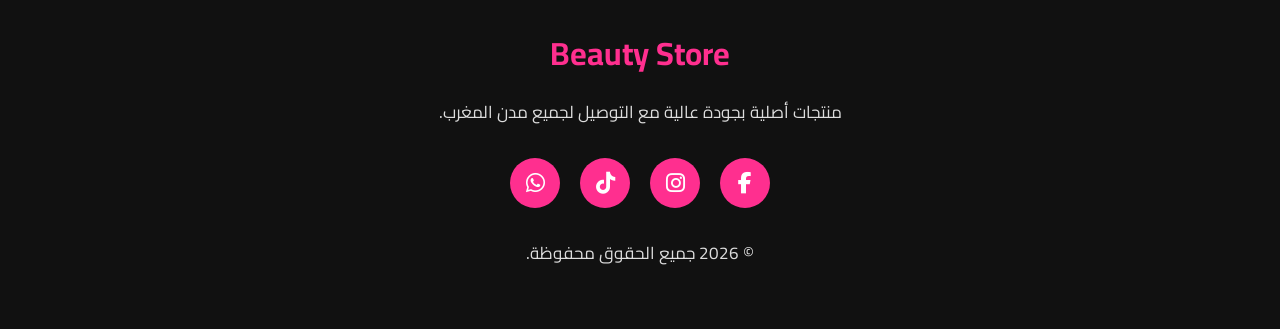
==== commit 183f979f: "Update print statement from 'Hello' to 'Goodbye'" ====
--- a/index.html
+++ b/index.html
@@ -24,7 +24,7 @@
 
 <meta property="og:description" content="احصلي على بشرة ناعمة بدون ألم مع ماكينة Kemei 4 في 1. توصيل سريع إلى جميع مدن المغرب.">
 
-<meta property="og:image" content="https://chaymaebousetta.github.io/WhatsApp Image 2026-07-22 at 13.23.36.jpeg">
+<meta property="og:image" content="https://chaymaebousetta.github.io/-/WhatsApp Image 2026-07-22 at 13.23.36.jpeg">
 
 <meta property="og:url" content="https://chaymaebousetta.github.io/"> 
 
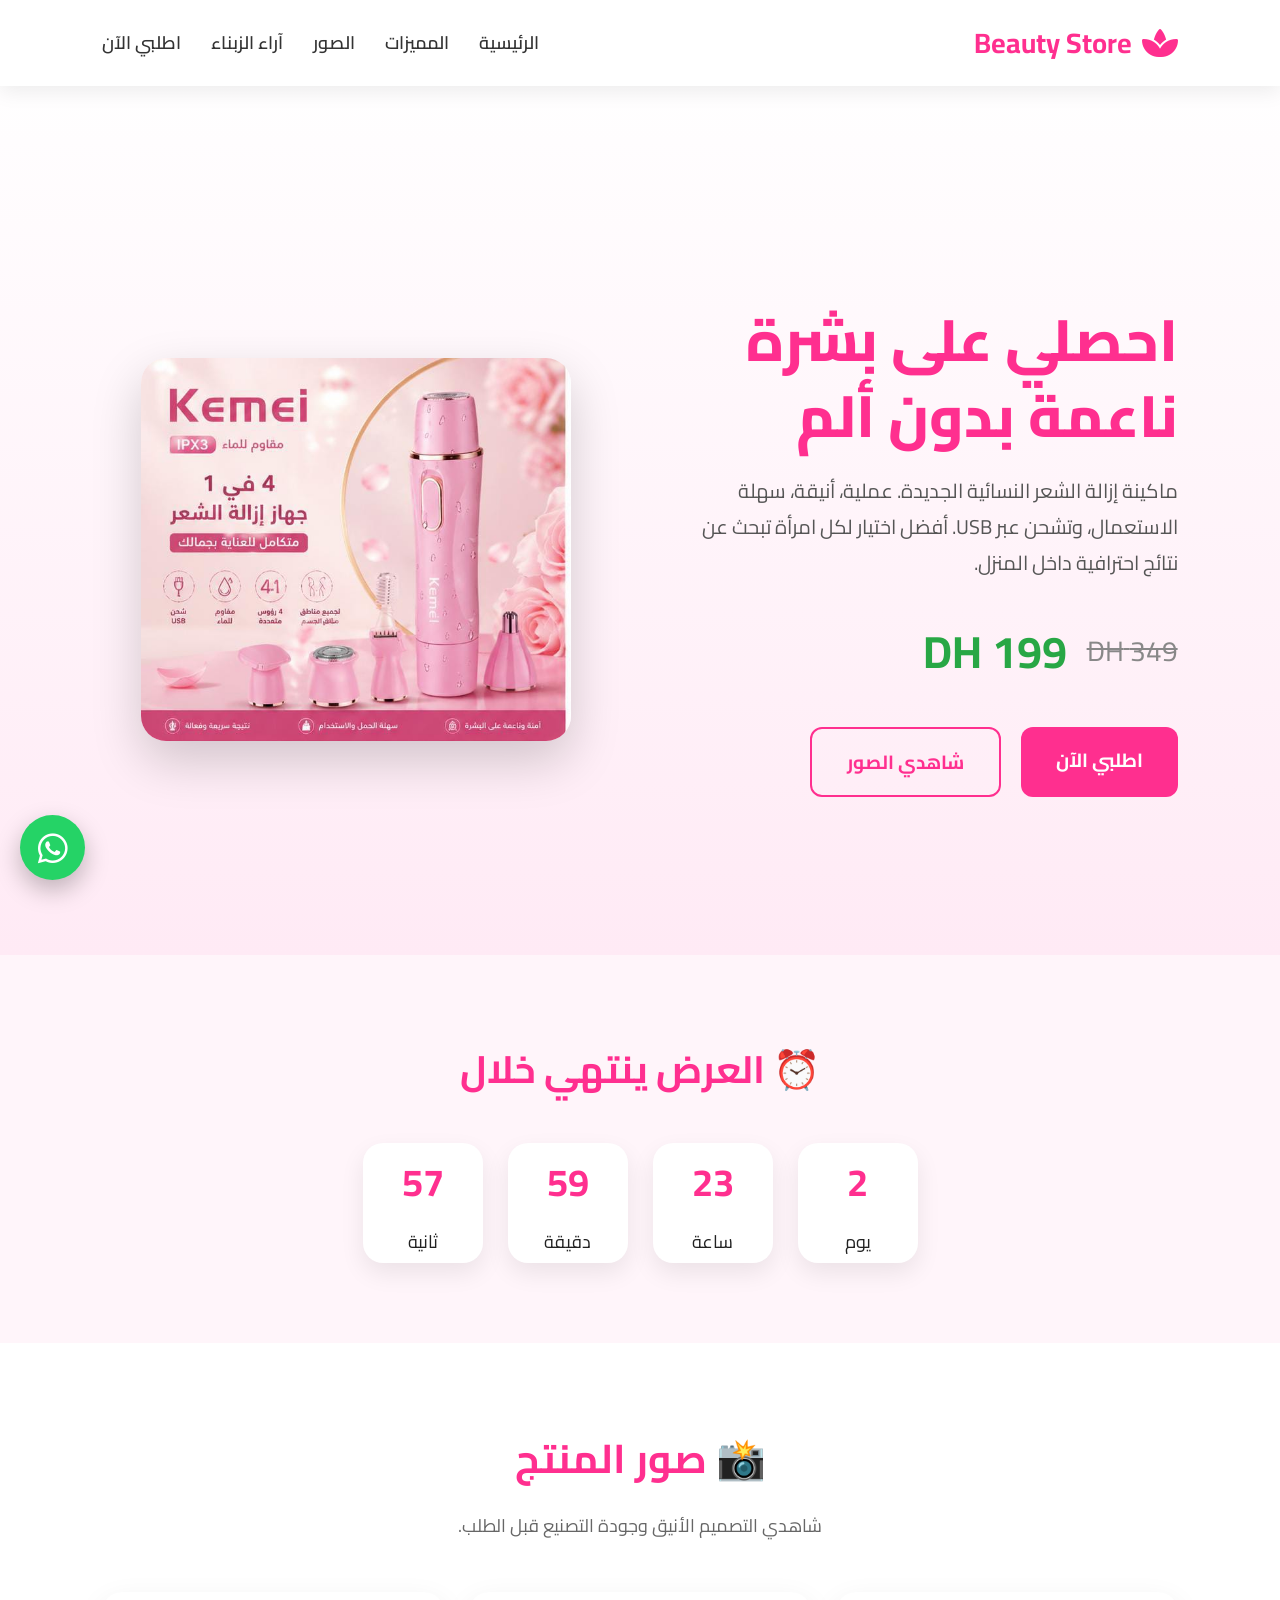
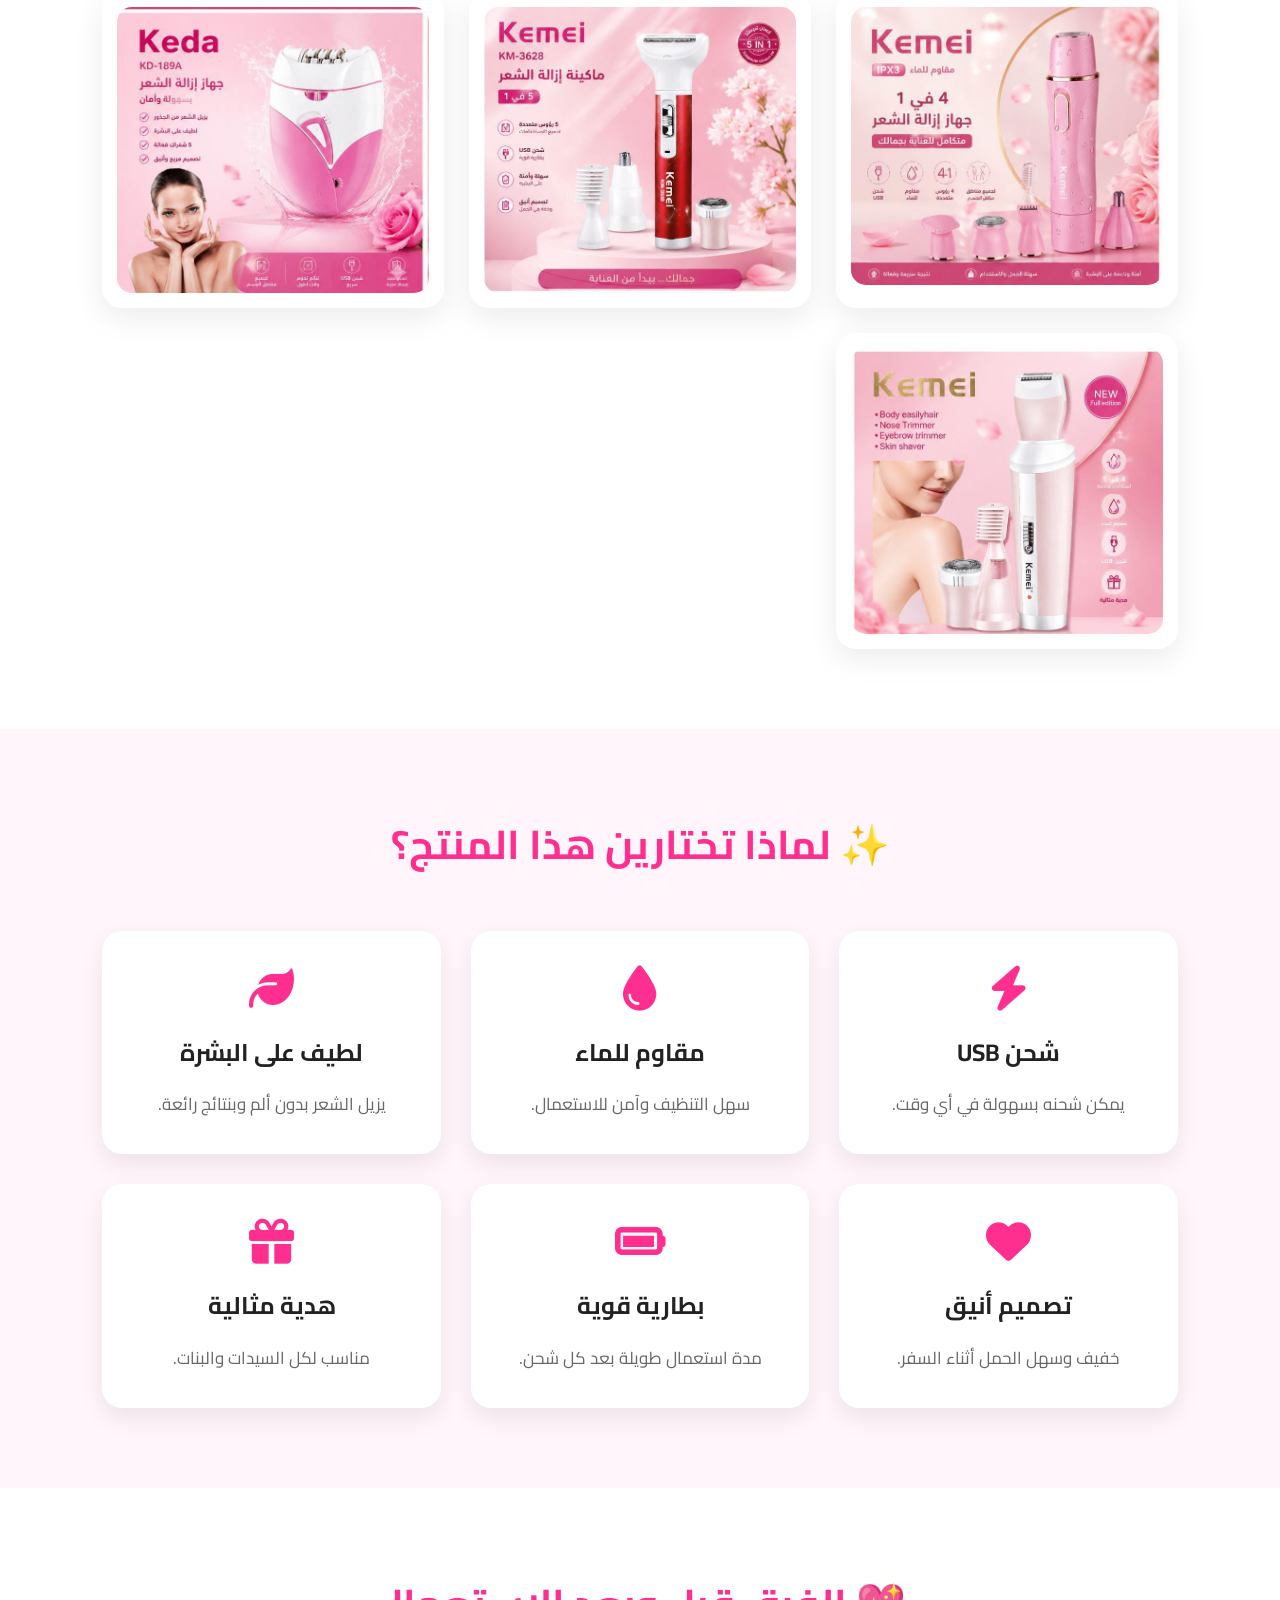
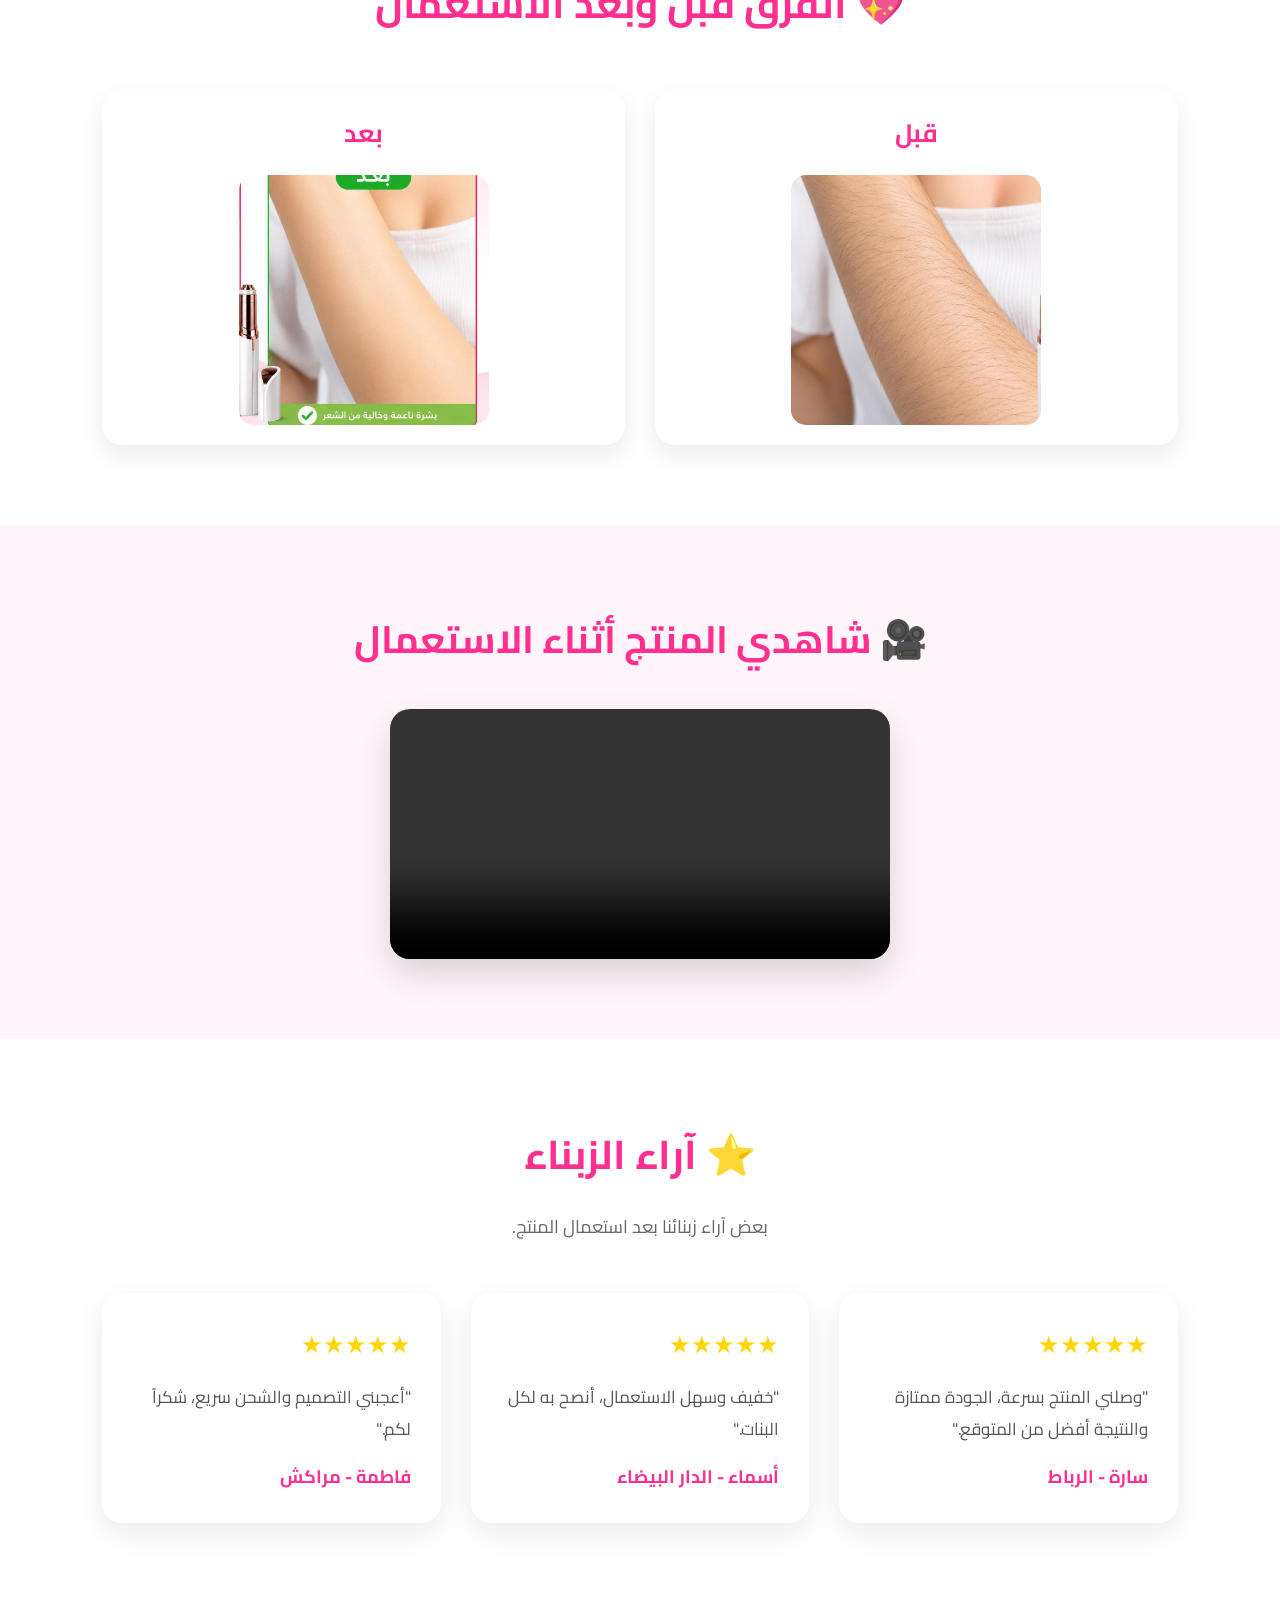
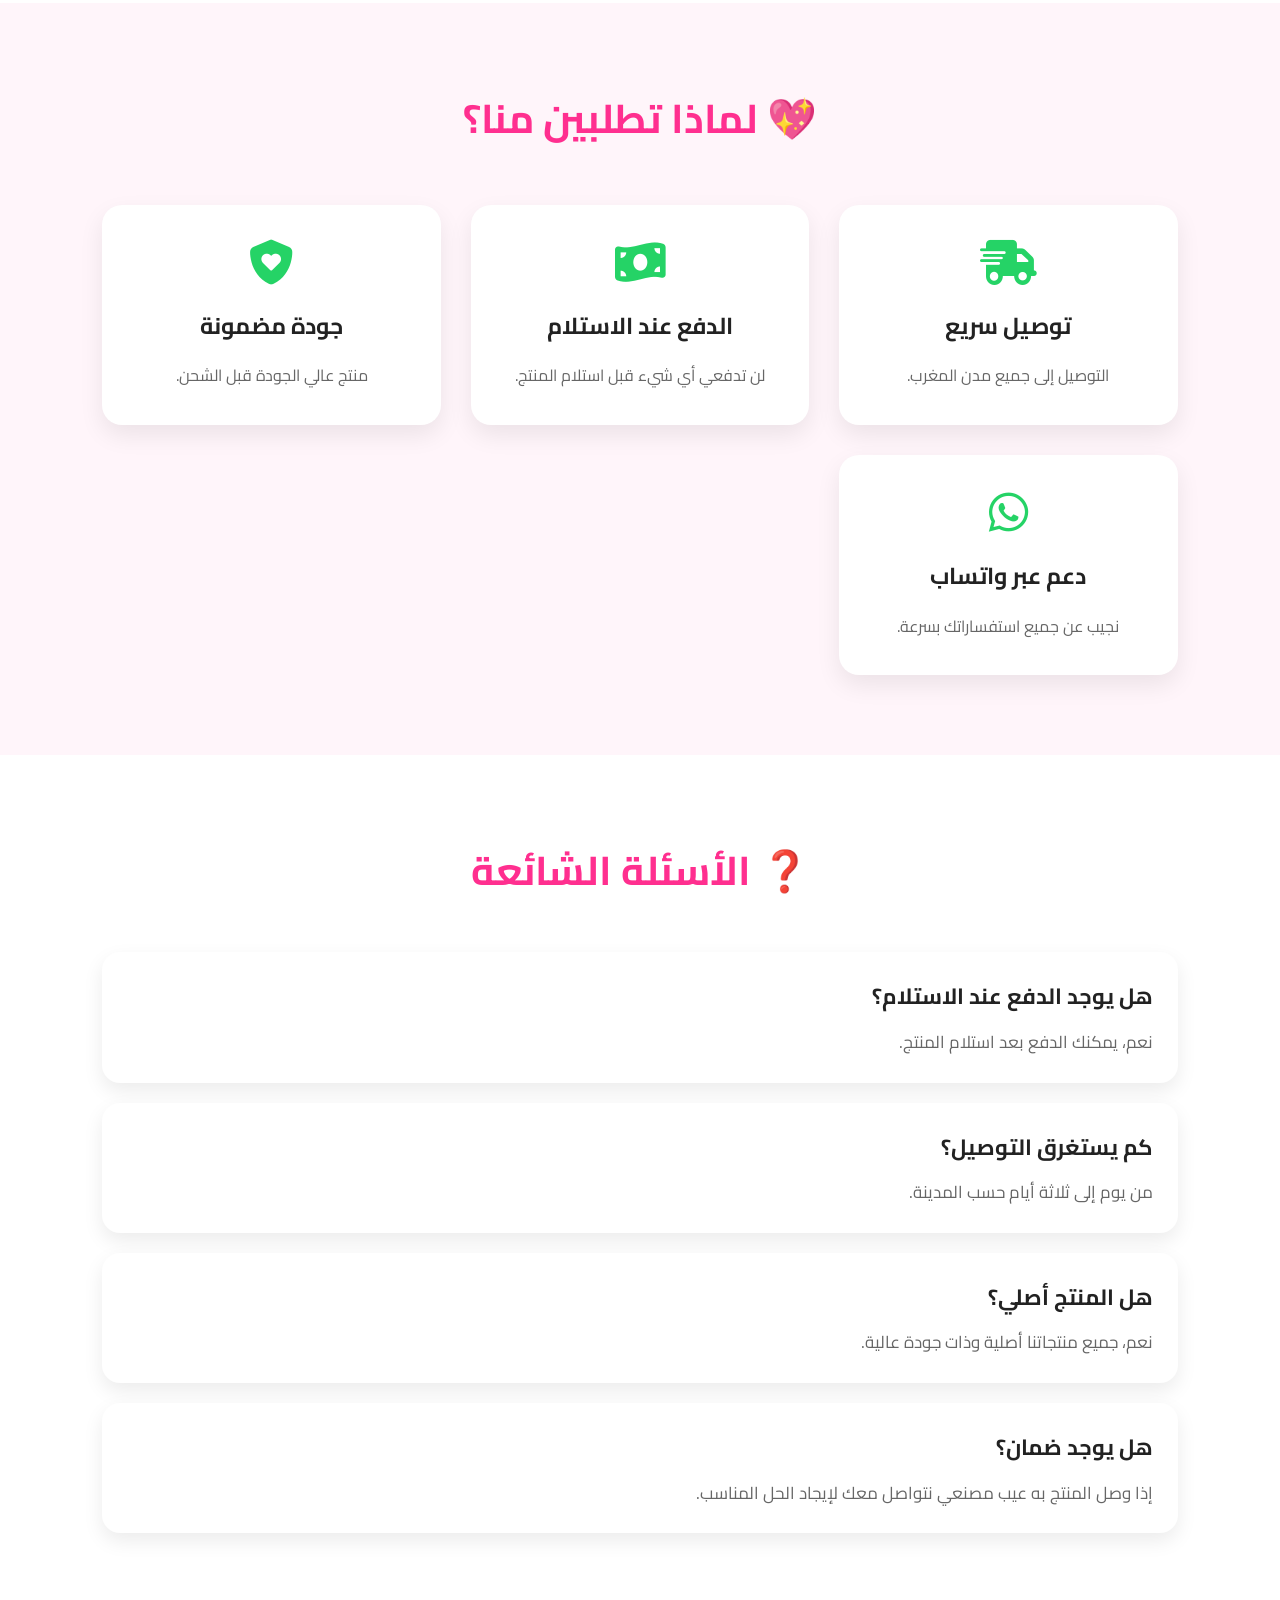
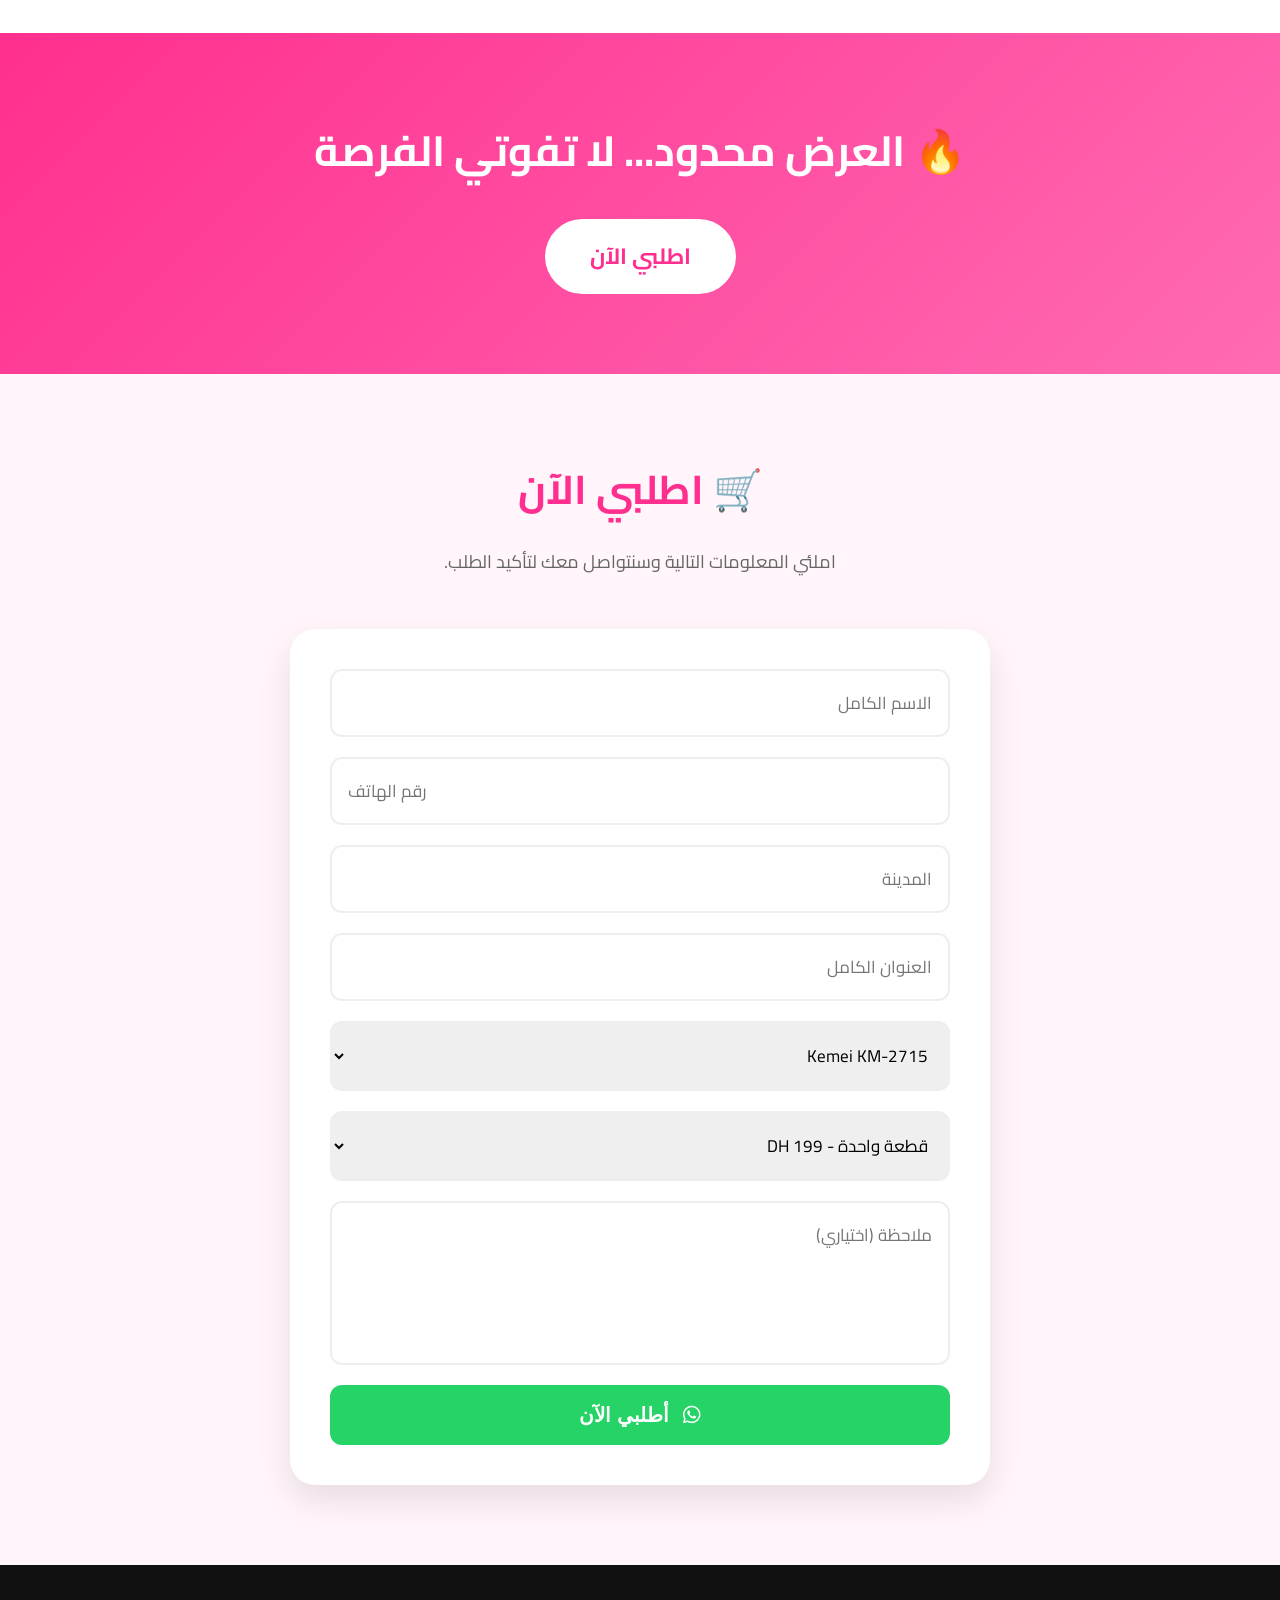
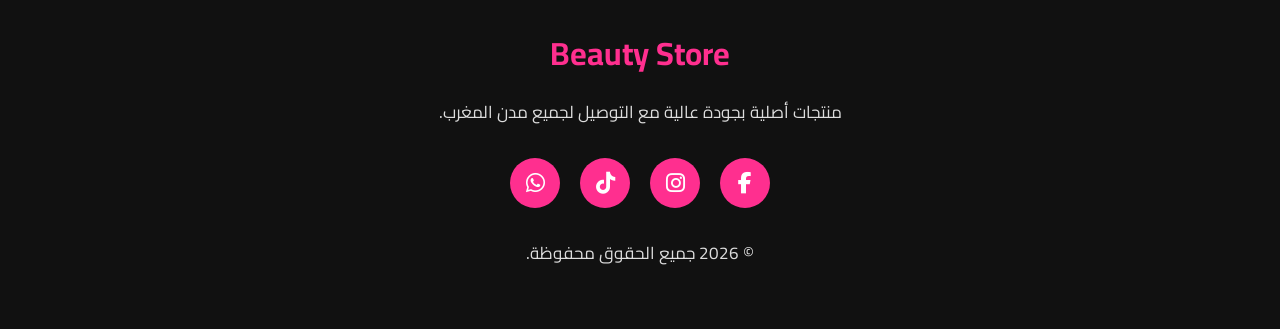
==== commit 2e523c2a: "Update greeting message from 'Hello' to 'Goodbye'" ====
--- a/index.html
+++ b/index.html
@@ -8,6 +8,19 @@
 <meta name="viewport" content="width=device-width, initial-scale=1.0">
 
 <title>ماكينة إزالة الشعر النسائية</title>
+     <meta name="description" content="ماكينة إزالة الشعر Kemei الأصلية 4 في 1، إزالة شعر سهلة وبدون ألم، شحن USB، توصيل لجميع مدن المغرب.">
+
+<meta name="keywords" content="Kemei, ماكينة إزالة الشعر, إزالة الشعر بدون ألم, جهاز إزالة الشعر, Beauty Store, المغرب">
+
+<meta name="author" content="Beauty Store">
+
+<meta property="og:title" content="Beauty Store | ماكينة إزالة الشعر Kemei 4 في 1">
+
+<meta property="og:description" content="احصلي على بشرة ناعمة بدون ألم مع ماكينة Kemei الأصلية 4 في 1، مع التوصيل لجميع مدن المغرب.">
+
+<meta property="og:image" content="https://chaymaebousetta.github.io/-/WhatsApp Image 2026-07-22 at 13.23.36.jpeg">
+
+<meta property="og:type" content="website">
 
 <link rel="preconnect" href="https://fonts.googleapis.com">
 
@@ -24,7 +37,7 @@
 
 <meta property="og:description" content="احصلي على بشرة ناعمة بدون ألم مع ماكينة Kemei 4 في 1. توصيل سريع إلى جميع مدن المغرب.">
 
-<meta property="og:image" content="https://chaymaebousetta.github.io/-/WhatsApp Image 2026-07-22 at 13.23.36.jpeg">
+<meta property="og:image" content="https://chaymaebousetta.github.io/-//WhatsApp Image 2026-07-22 at 13.23.36.jpeg">
 
 <meta property="og:url" content="https://chaymaebousetta.github.io/"> 
 
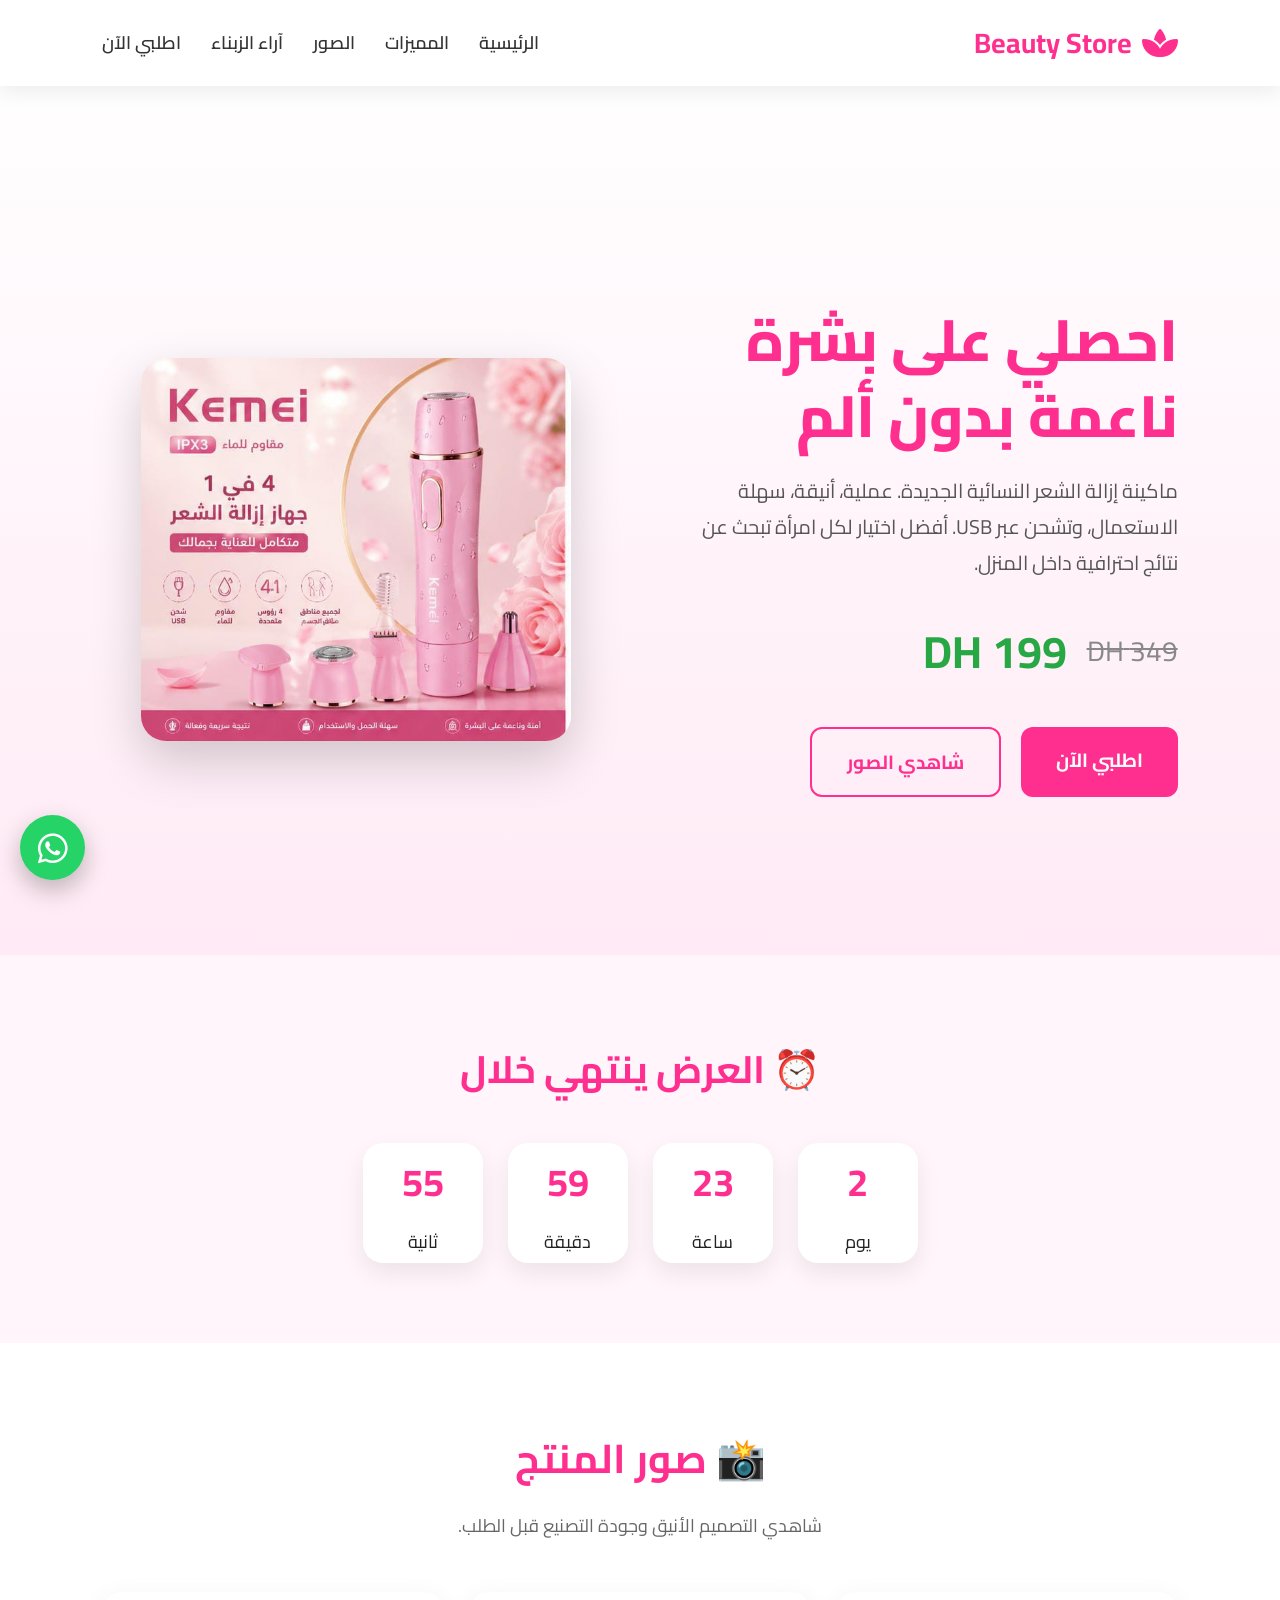
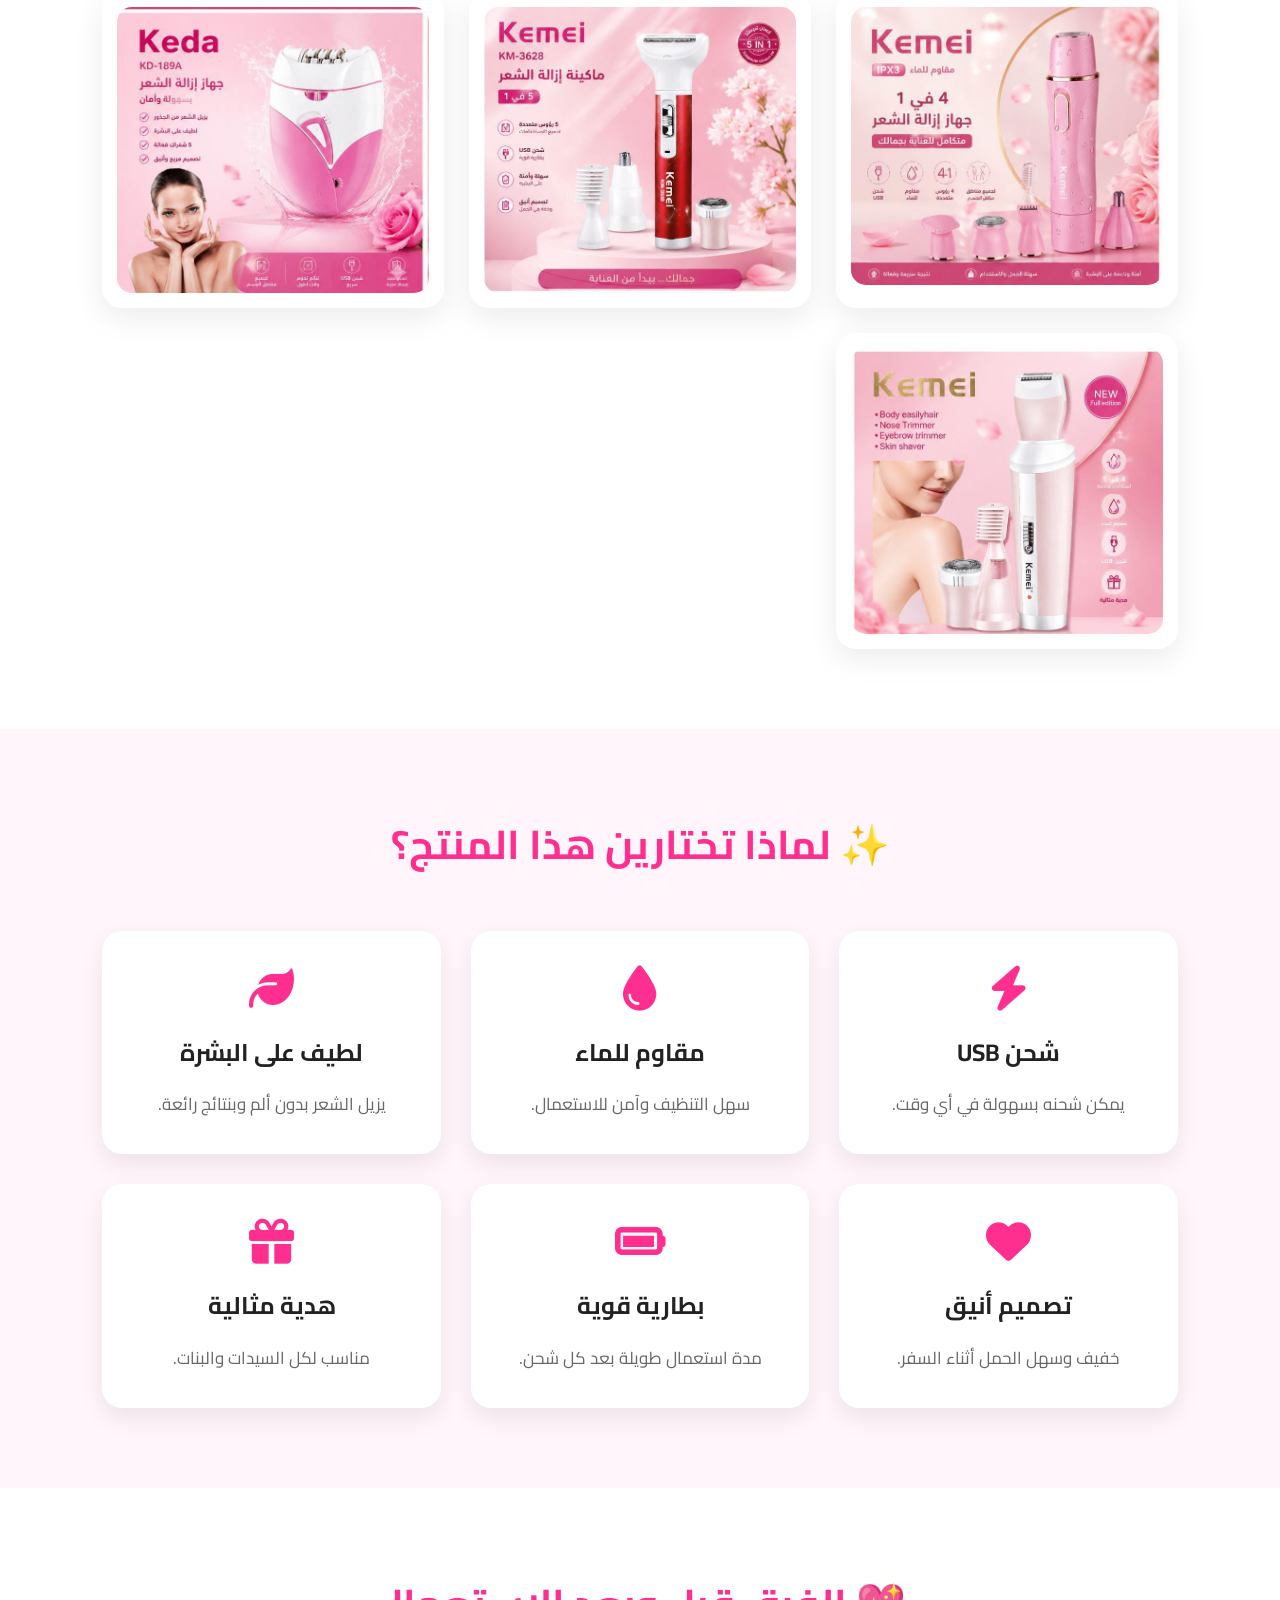
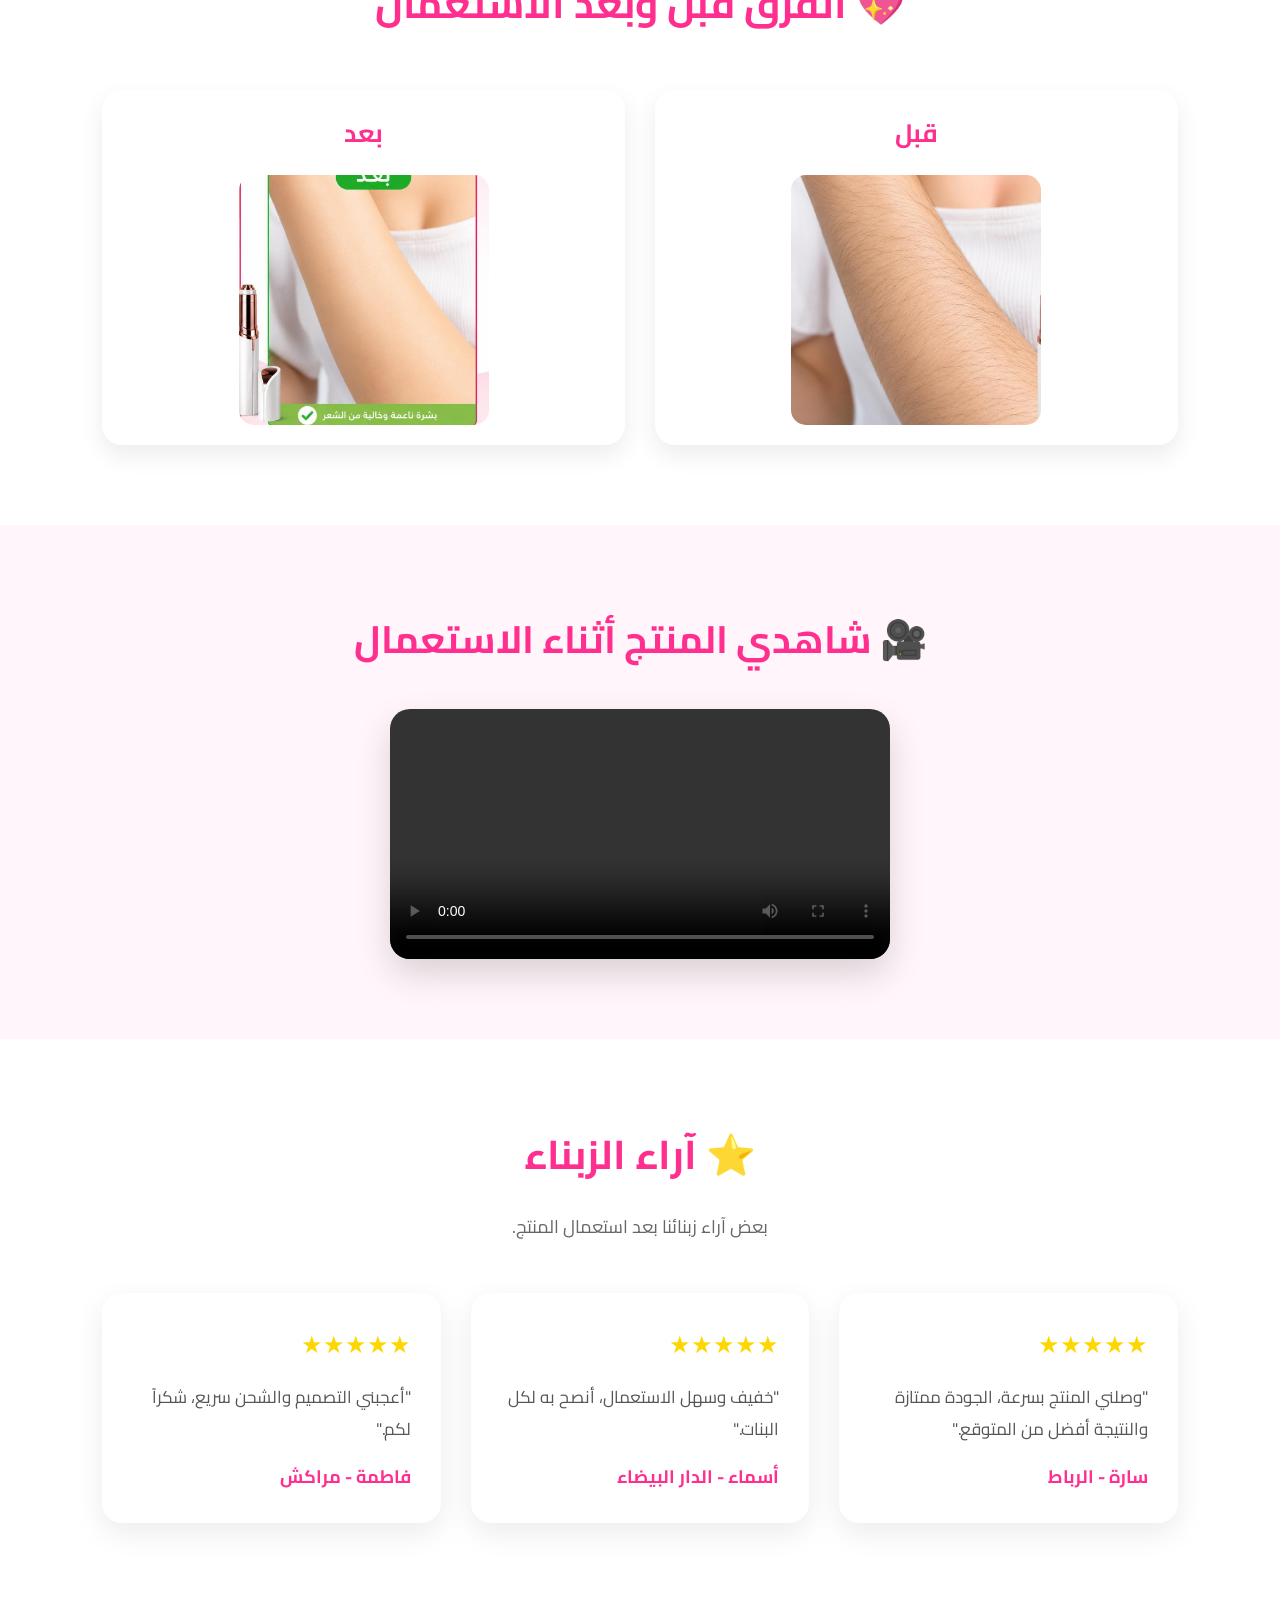
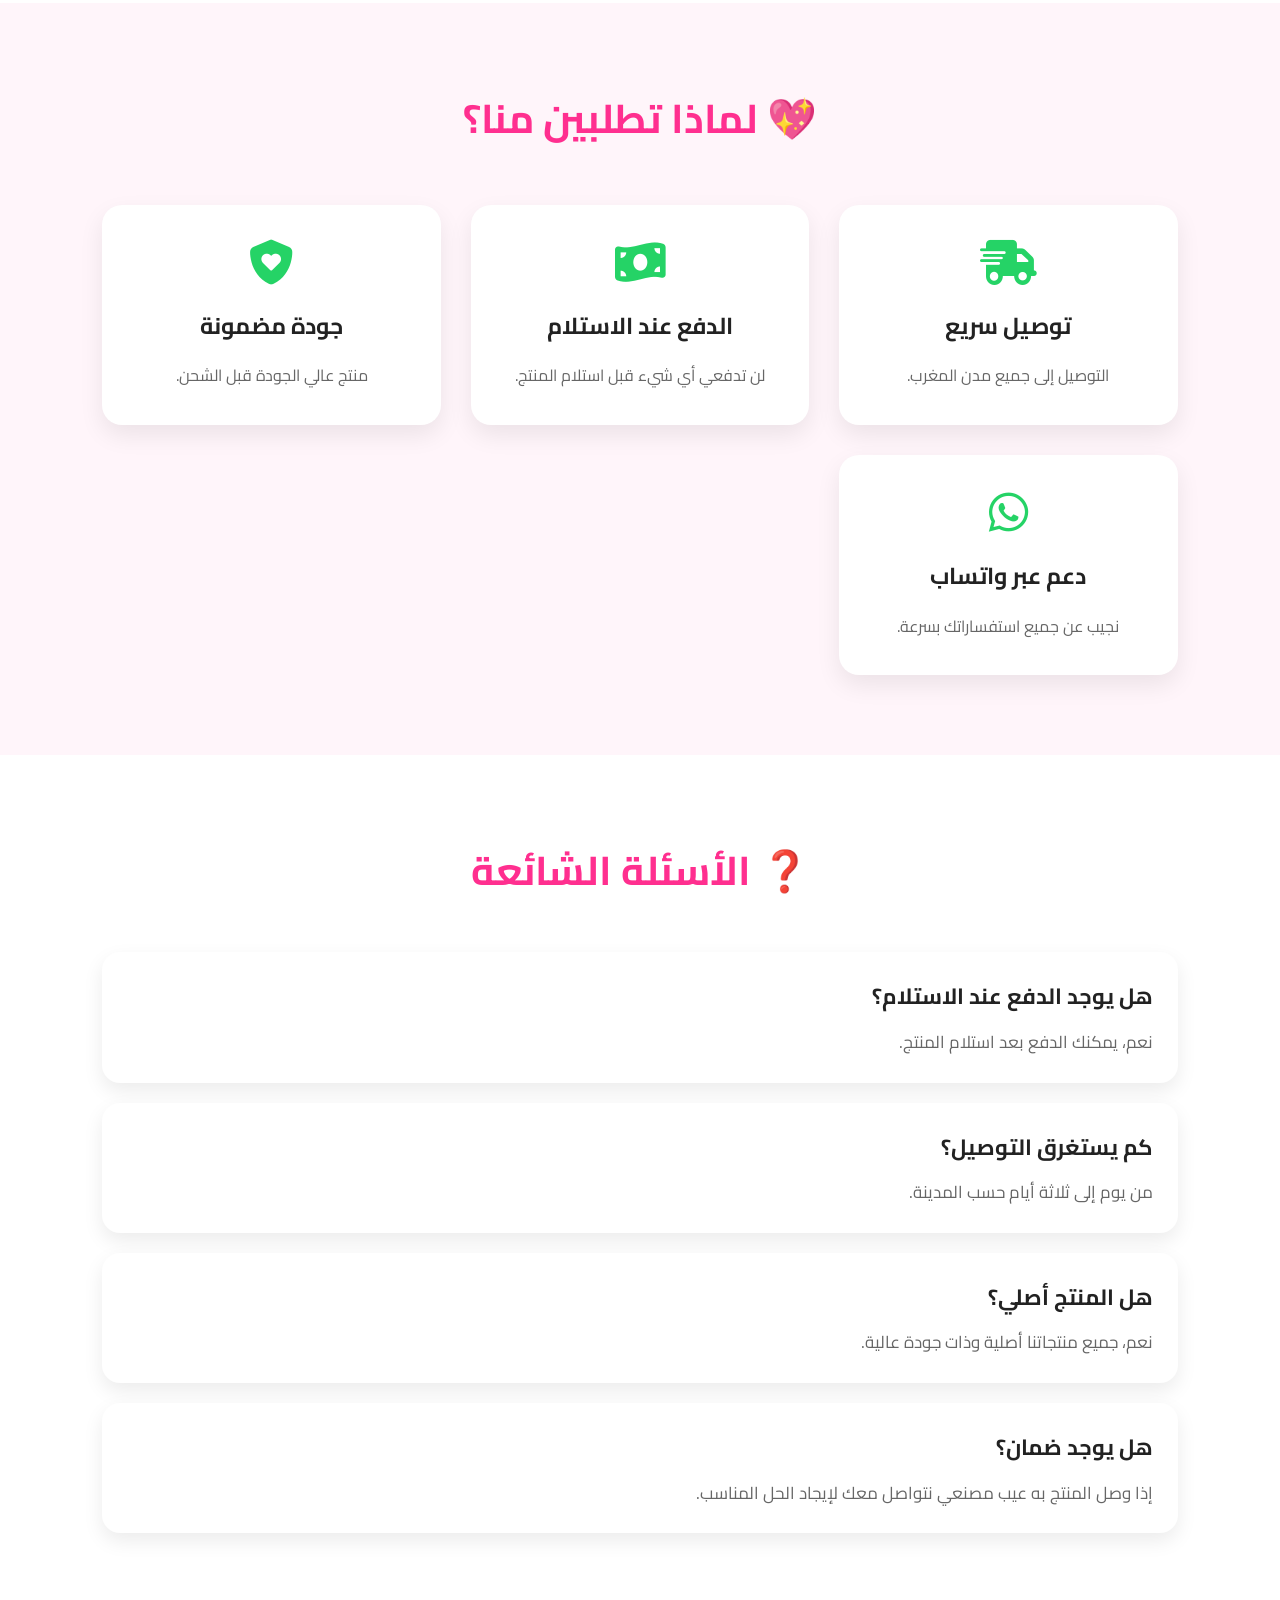
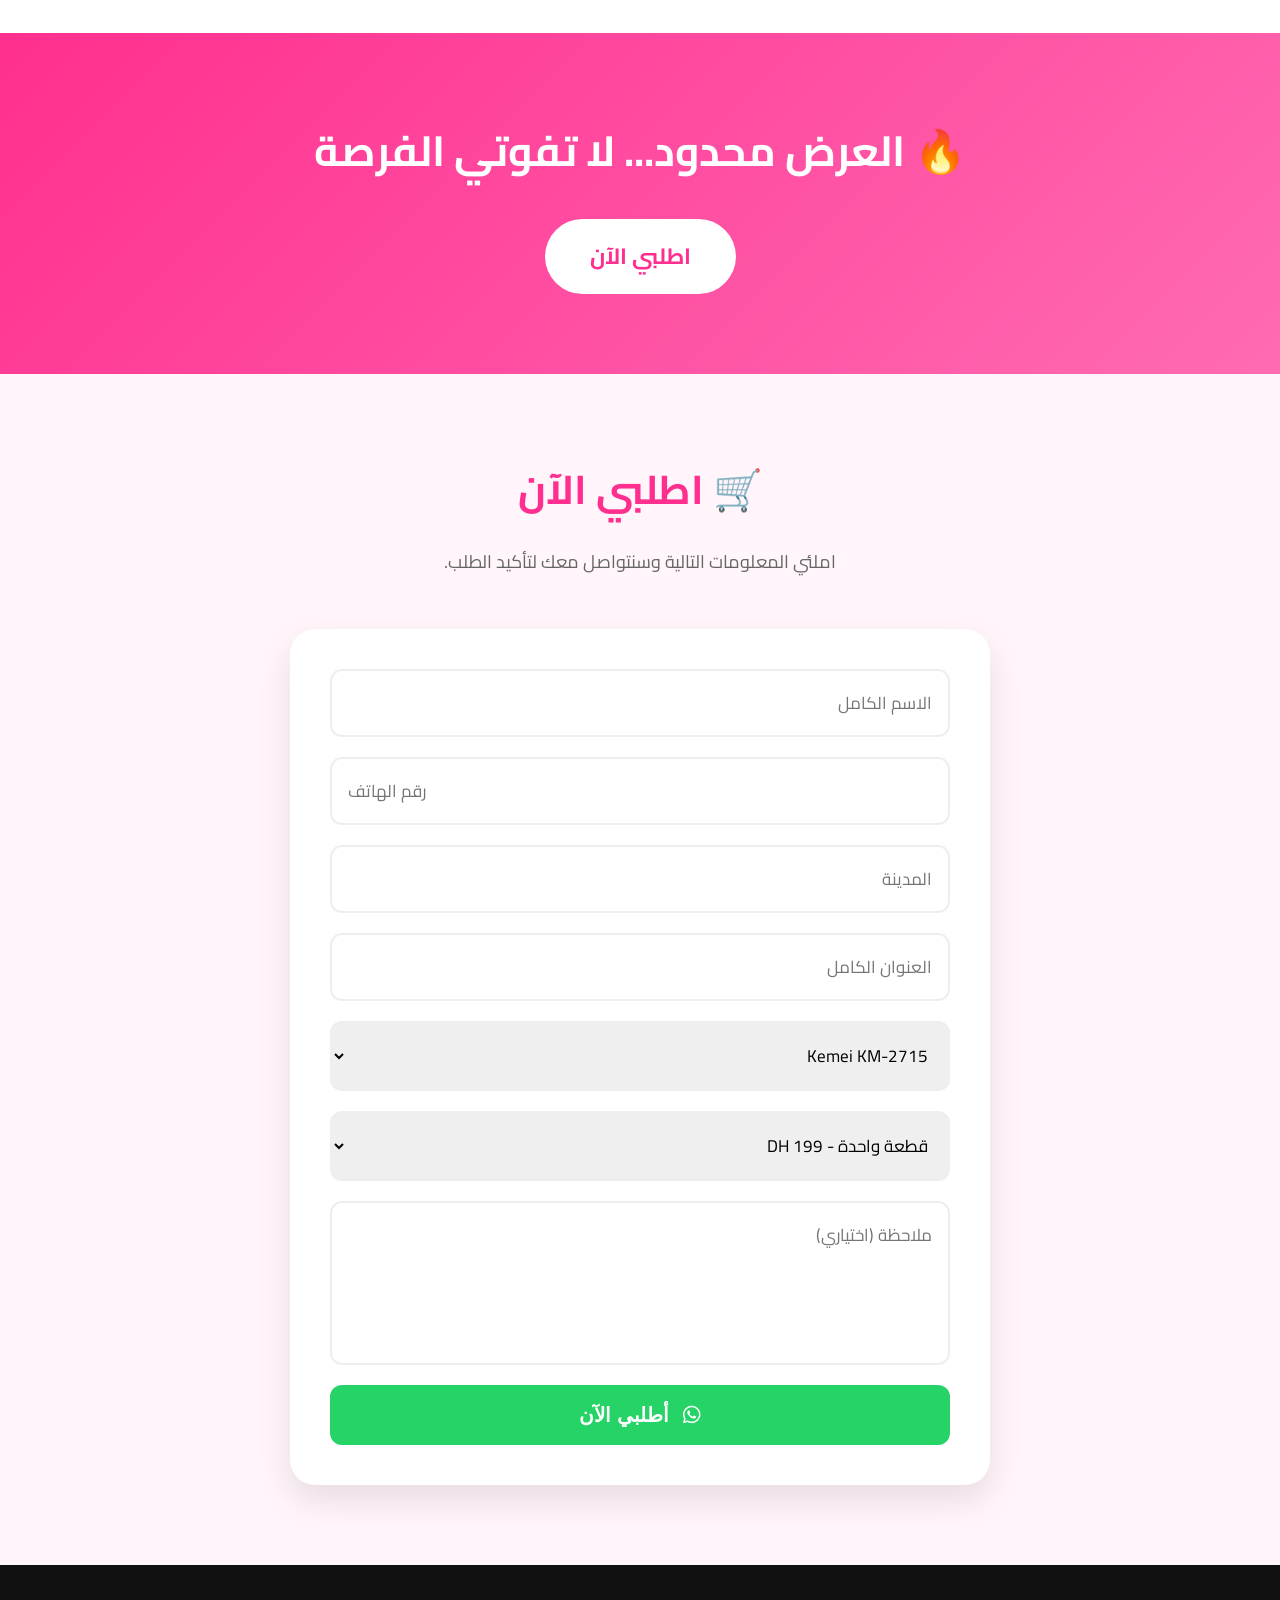
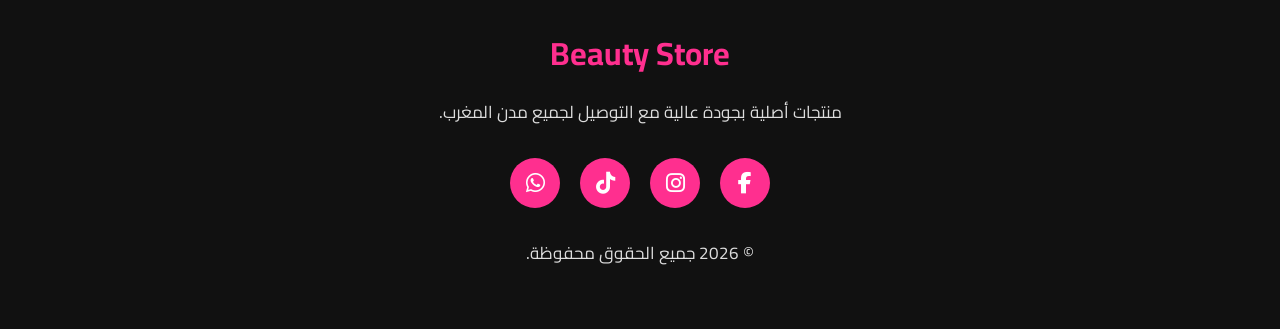
==== commit a2d919c5: "Update print statement from 'Hello' to 'Goodbye'" ====
--- a/index.html
+++ b/index.html
@@ -18,7 +18,7 @@
 
 <meta property="og:description" content="احصلي على بشرة ناعمة بدون ألم مع ماكينة Kemei الأصلية 4 في 1، مع التوصيل لجميع مدن المغرب.">
 
-<meta property="og:image" content="https://chaymaebousetta.github.io/-/WhatsApp Image 2026-07-22 at 13.23.36.jpeg">
+<meta property="og:image" content="WhatsApp Image 2026-07-22 at 13.23.36.jpeg">
 
 <meta property="og:type" content="website">
 
@@ -37,11 +37,13 @@
 
 <meta property="og:description" content="احصلي على بشرة ناعمة بدون ألم مع ماكينة Kemei 4 في 1. توصيل سريع إلى جميع مدن المغرب.">
 
-<meta property="og:image" content="https://chaymaebousetta.github.io/-//WhatsApp Image 2026-07-22 at 13.23.36.jpeg">
+<meta property="og:image" content="https://chaymaebousetta.github.io/WhatsApp Image 2026-07-22 at 13.23.36.jpeg">
 
 <meta property="og:url" content="https://chaymaebousetta.github.io/"> 
 
 <meta property="og:type" content="website">
+     
+<meta property="og:locale" content="ar_MA">
 
 </head>
 
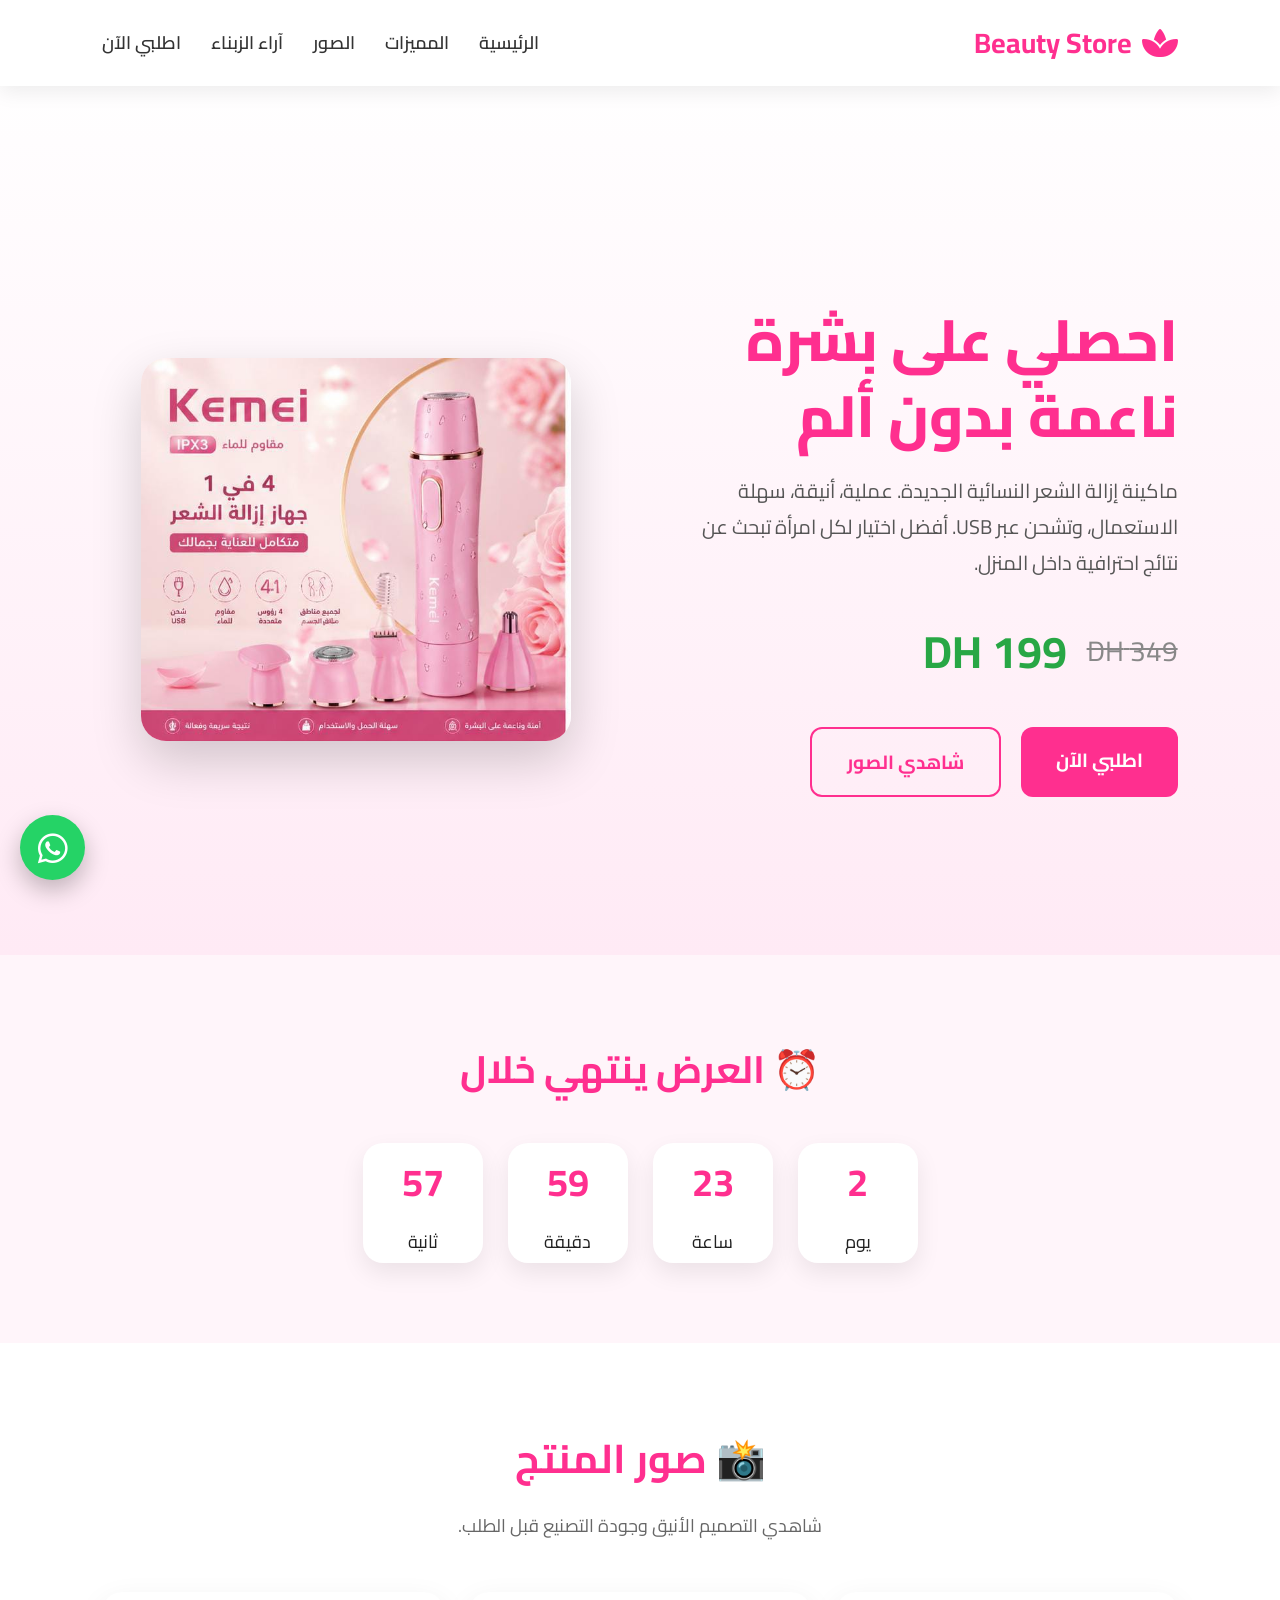
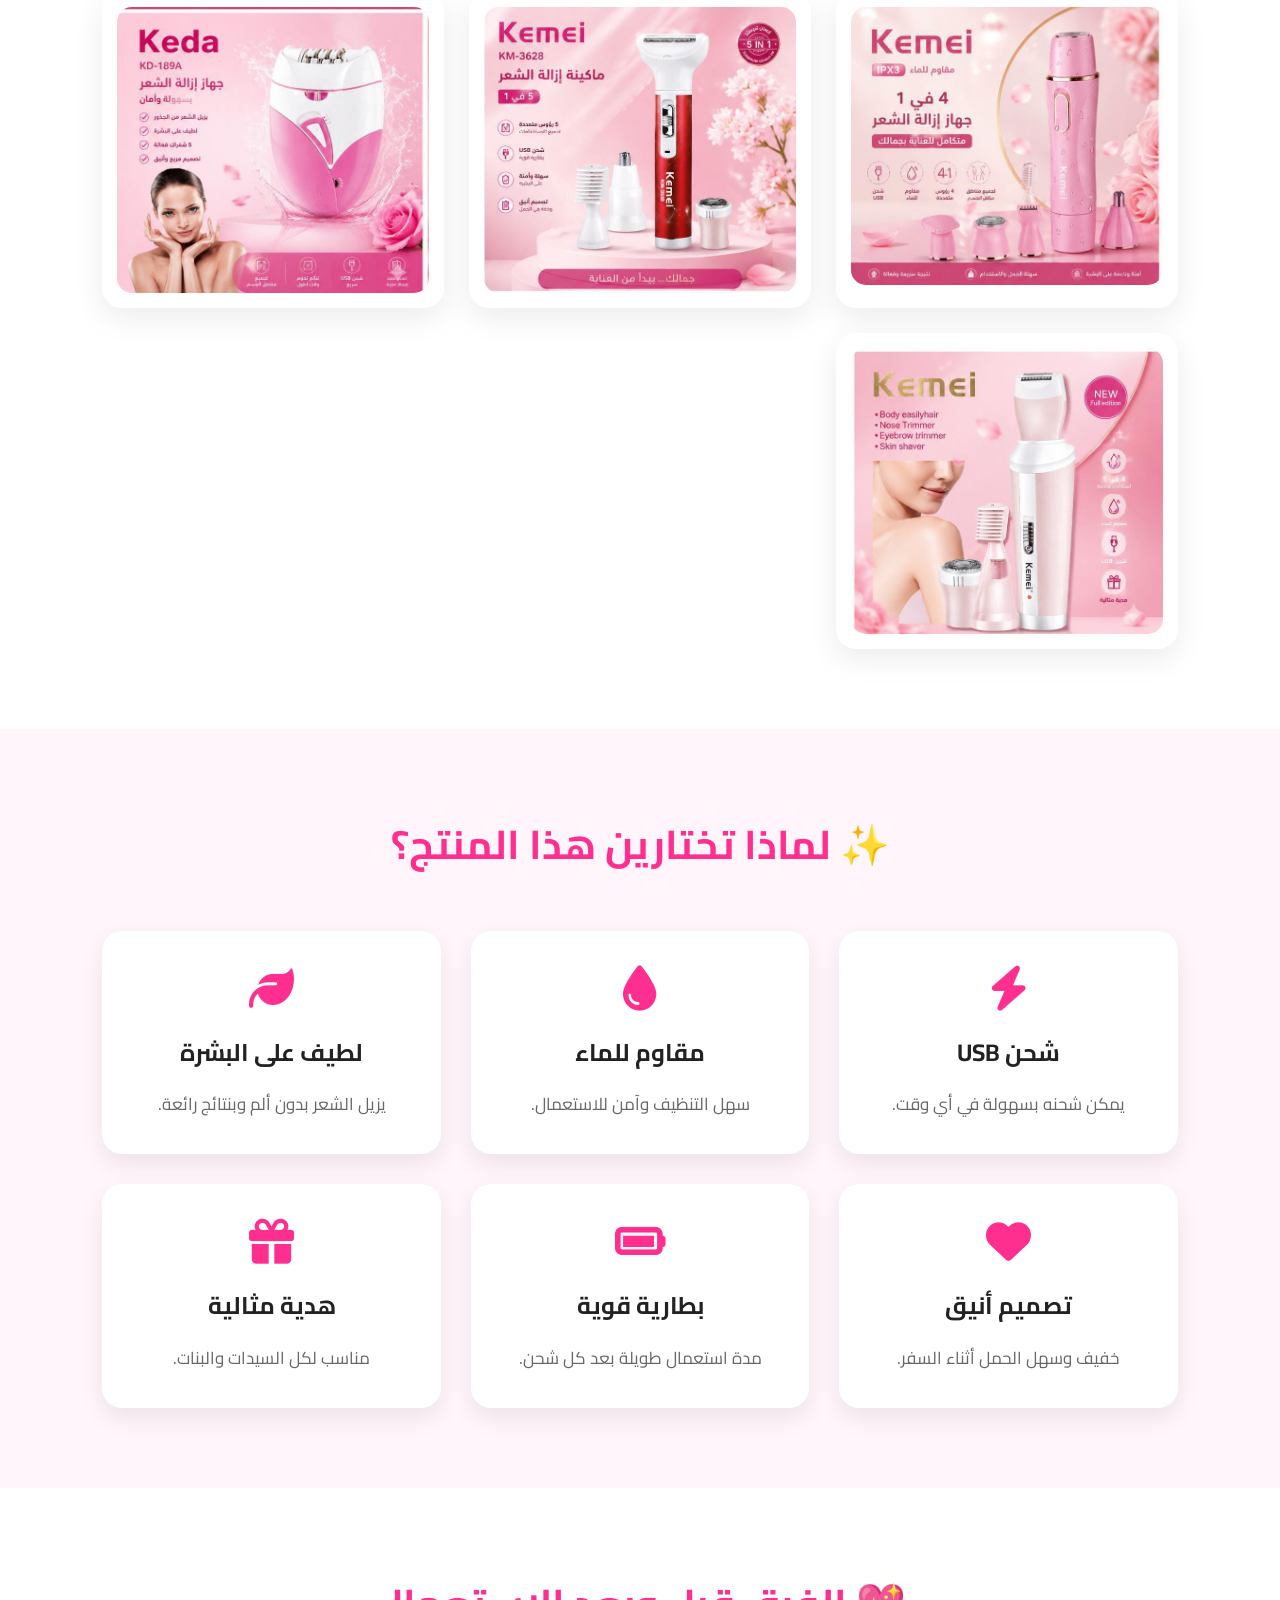
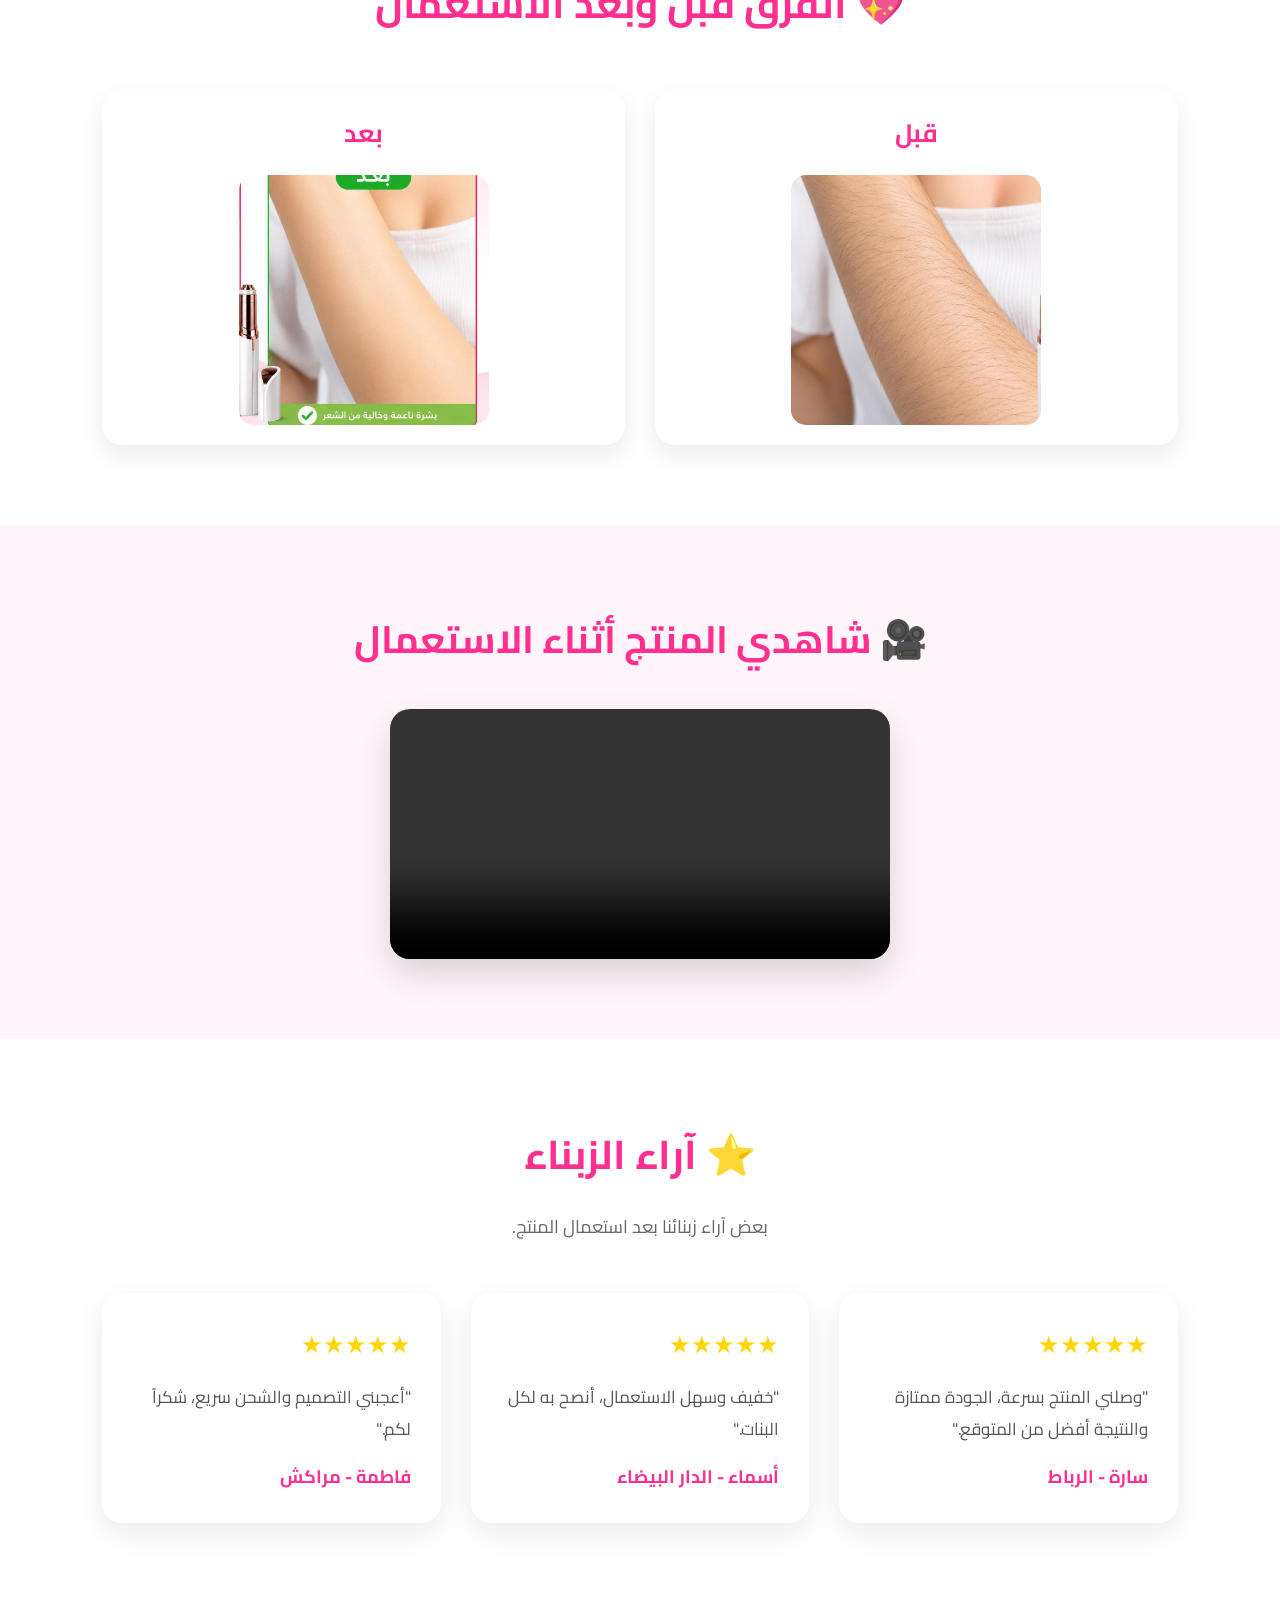
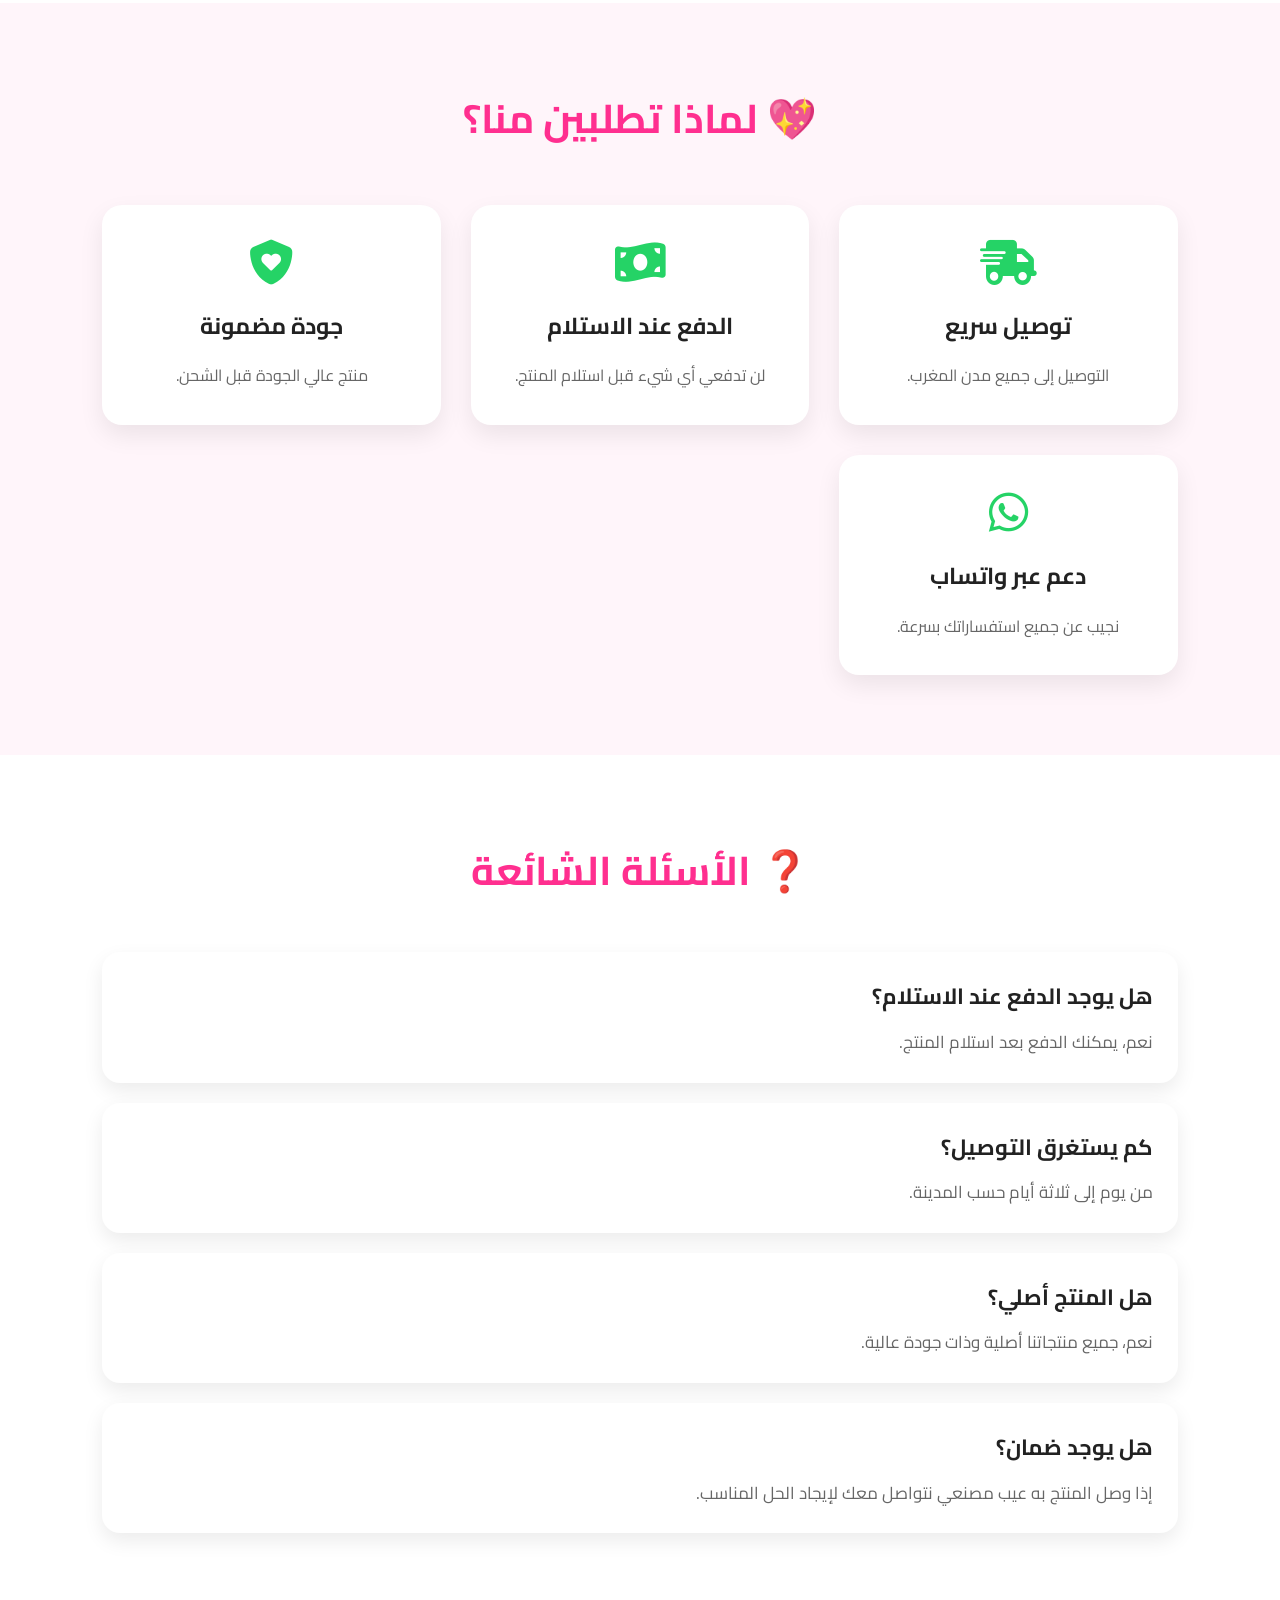
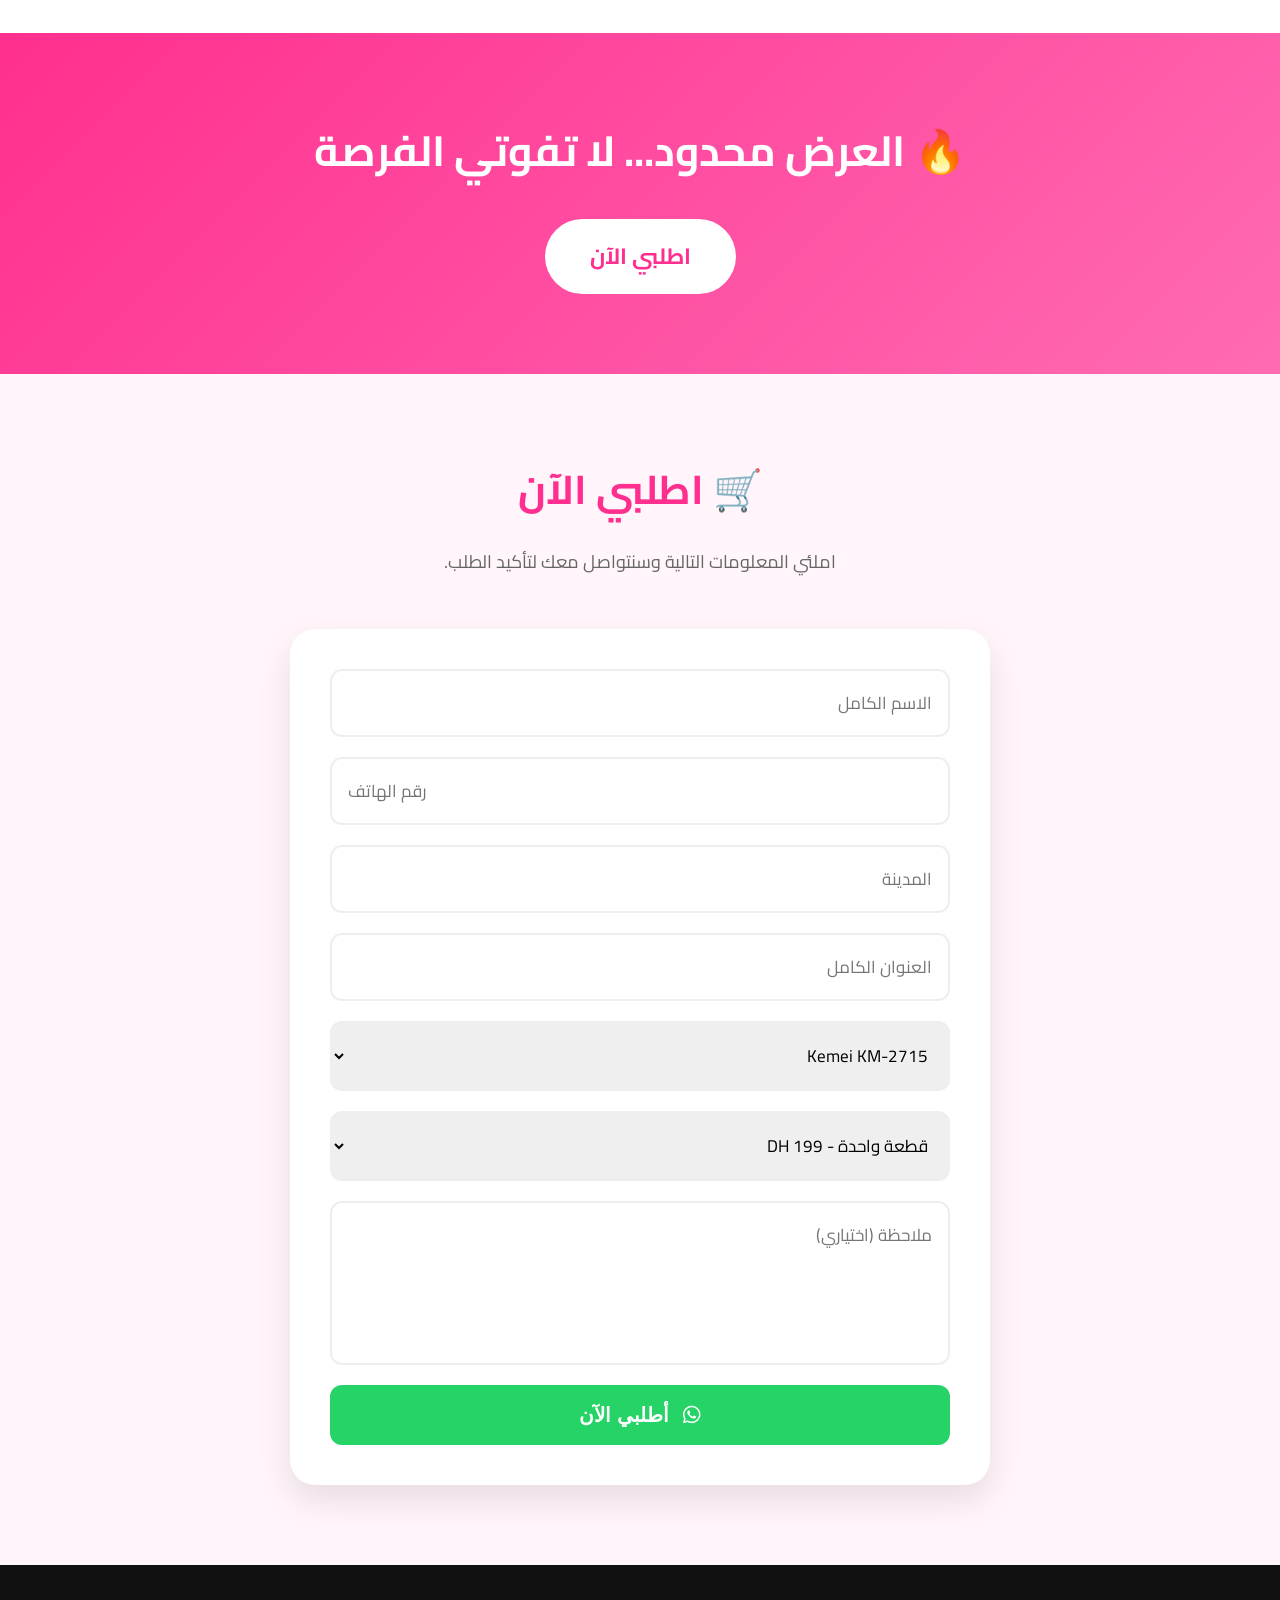
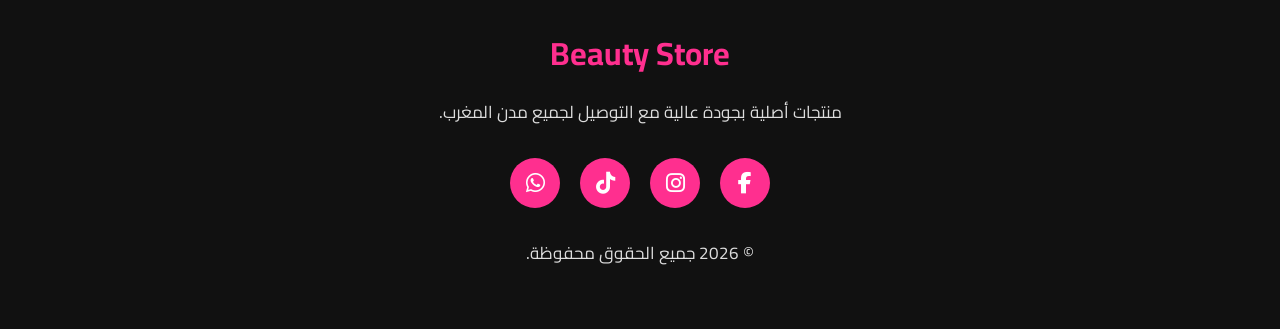
==== commit 293f0aa0: "Update print statement from 'Hello' to 'Goodbye'" ====
--- a/index.html
+++ b/index.html
@@ -37,9 +37,9 @@
 
 <meta property="og:description" content="احصلي على بشرة ناعمة بدون ألم مع ماكينة Kemei 4 في 1. توصيل سريع إلى جميع مدن المغرب.">
 
-<meta property="og:image" content="https://chaymaebousetta.github.io/WhatsApp Image 2026-07-22 at 13.23.36.jpeg">
-
-<meta property="og:url" content="https://chaymaebousetta.github.io/"> 
+<meta property="og:image" content="https://chaymaebousetta.github.io/-/WhatsApp Image 2026-07-22 at 13.23.36.jpeg">
+
+<meta property="og:url" content="https://chaymaebousetta.github.io/-/"> 
 
 <meta property="og:type" content="website">
      
